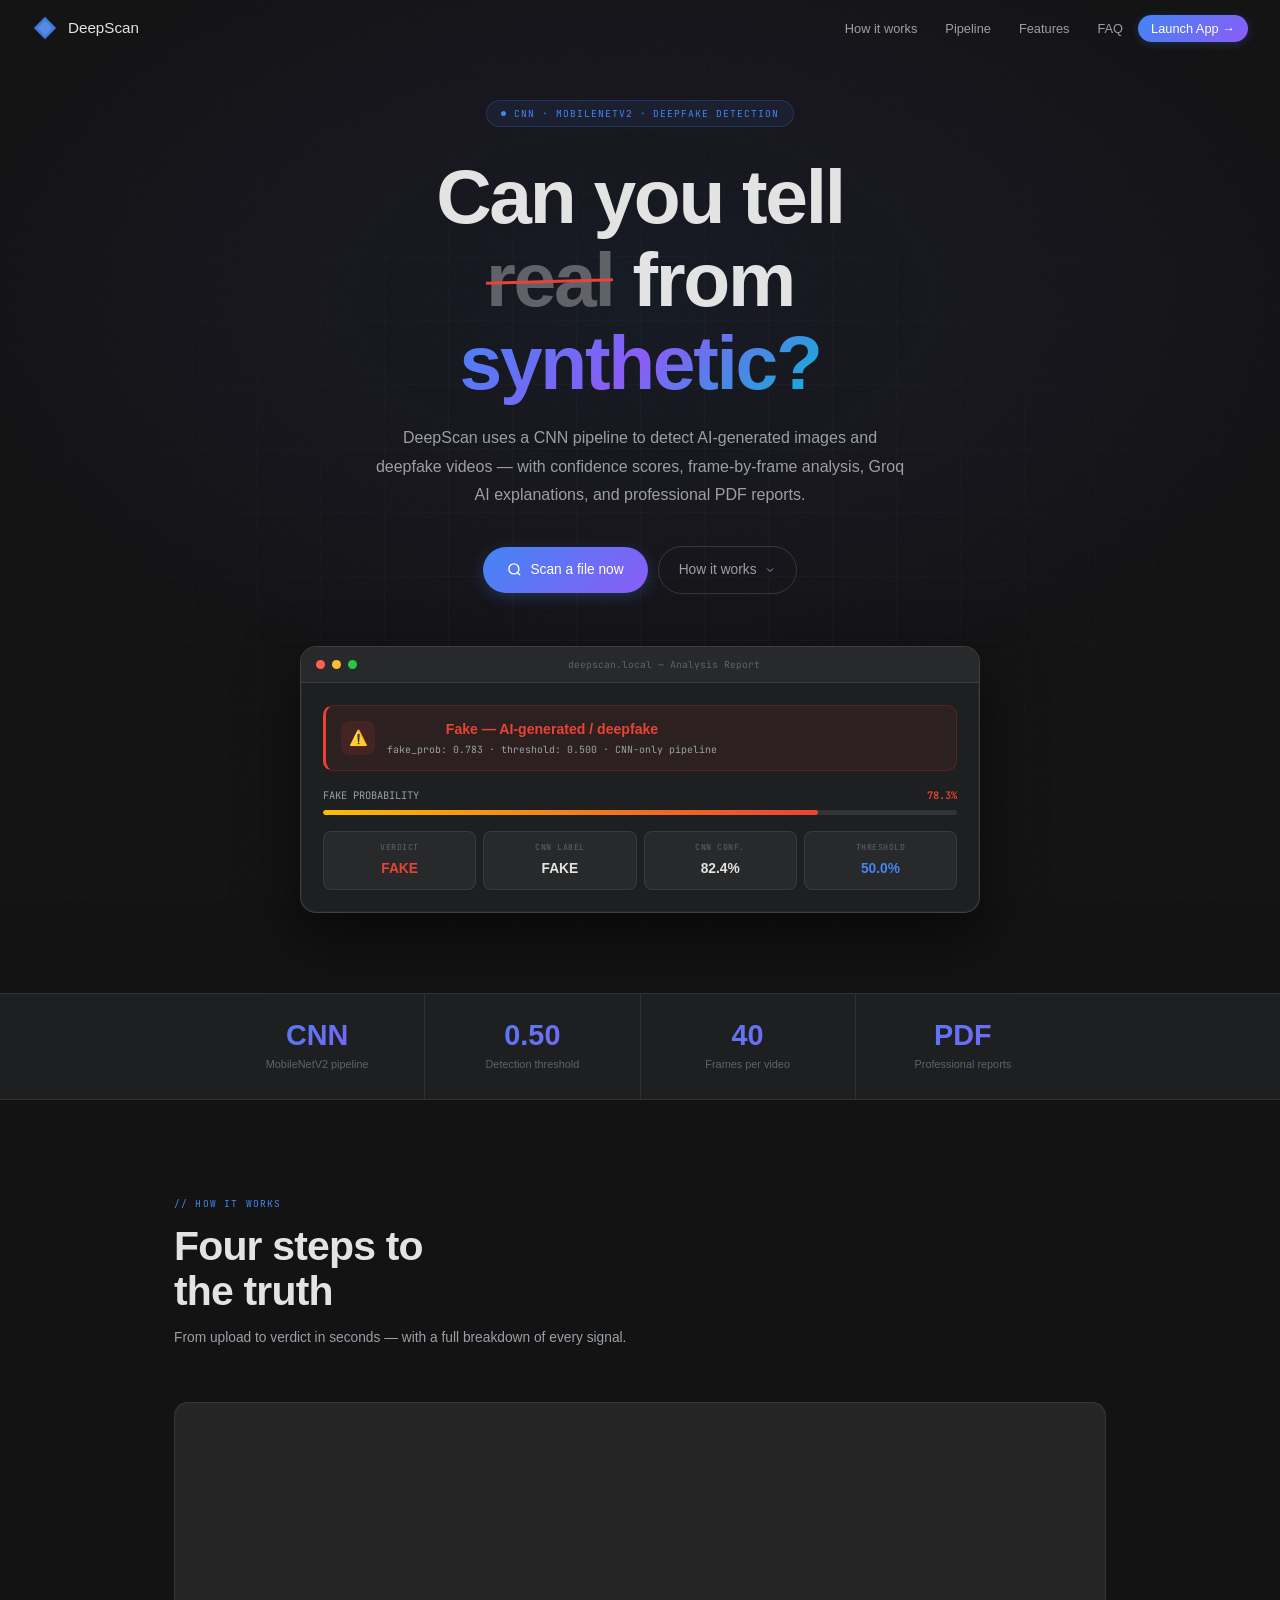
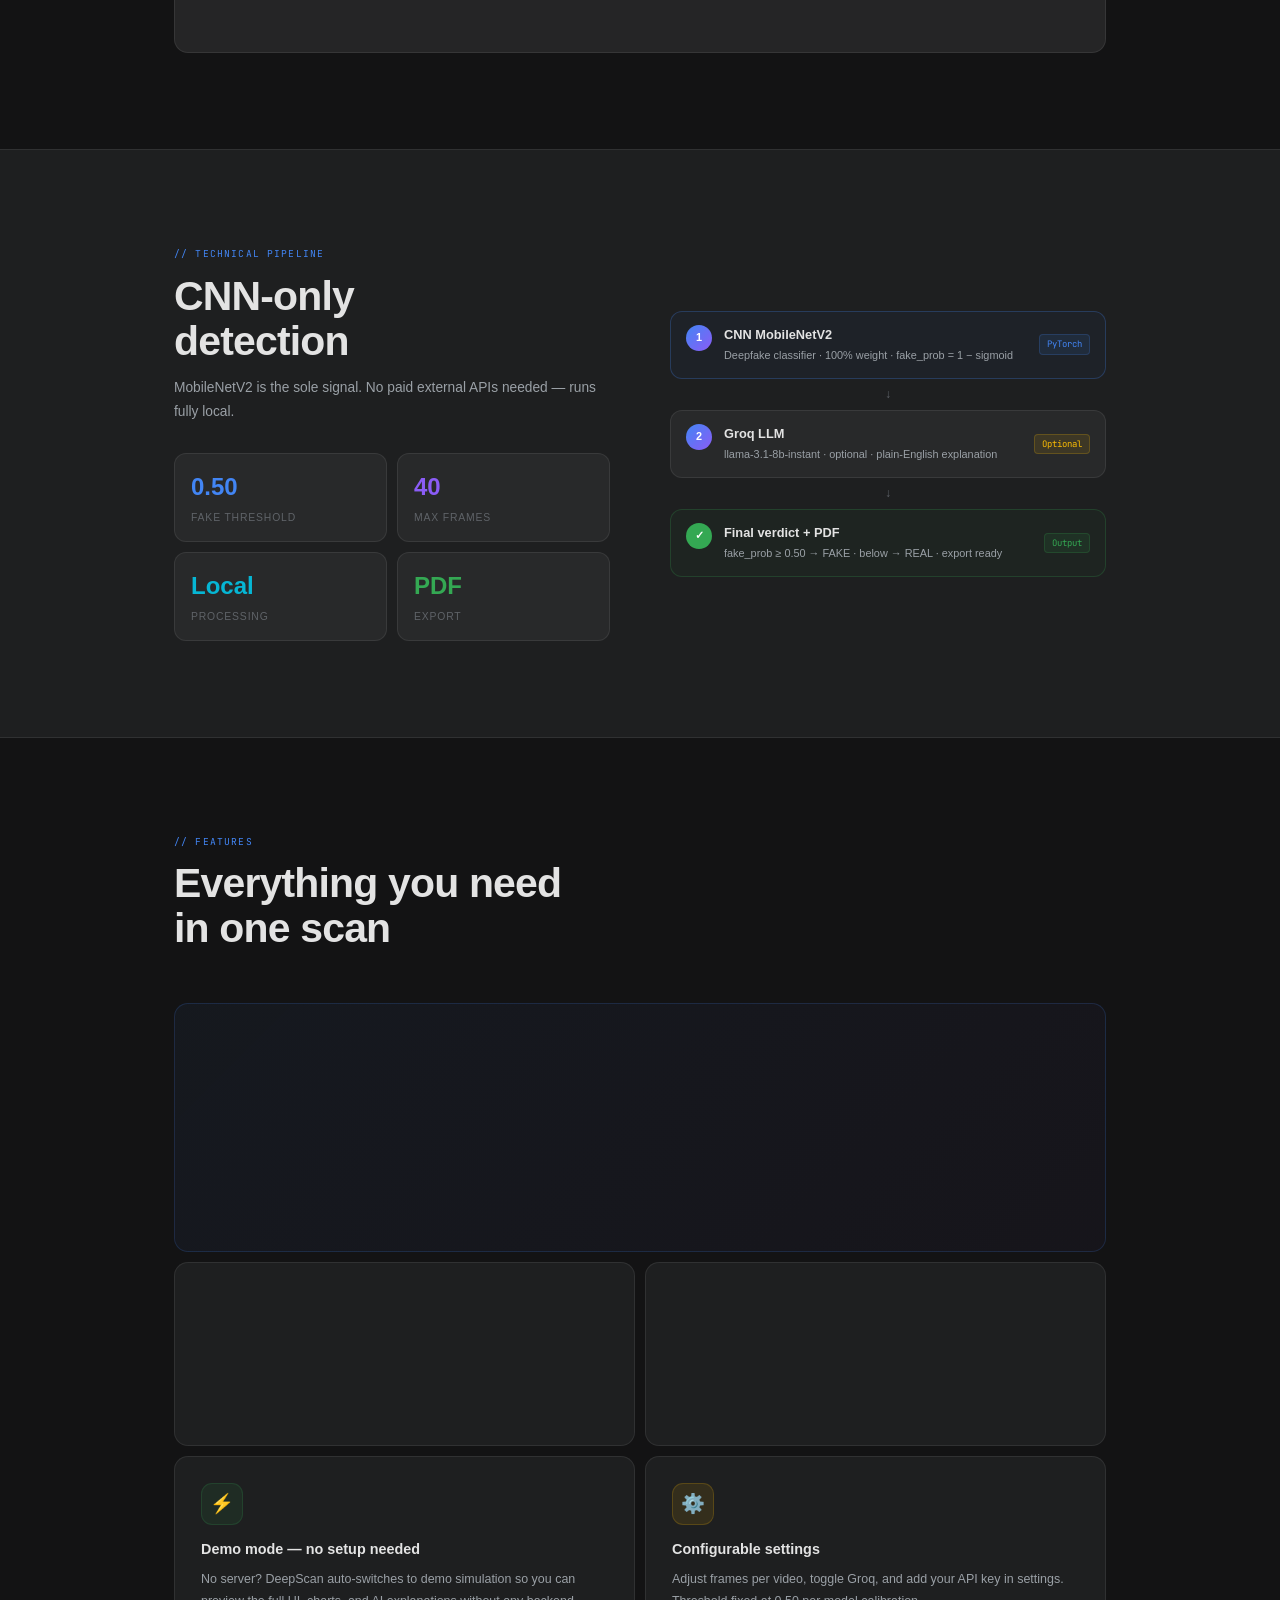
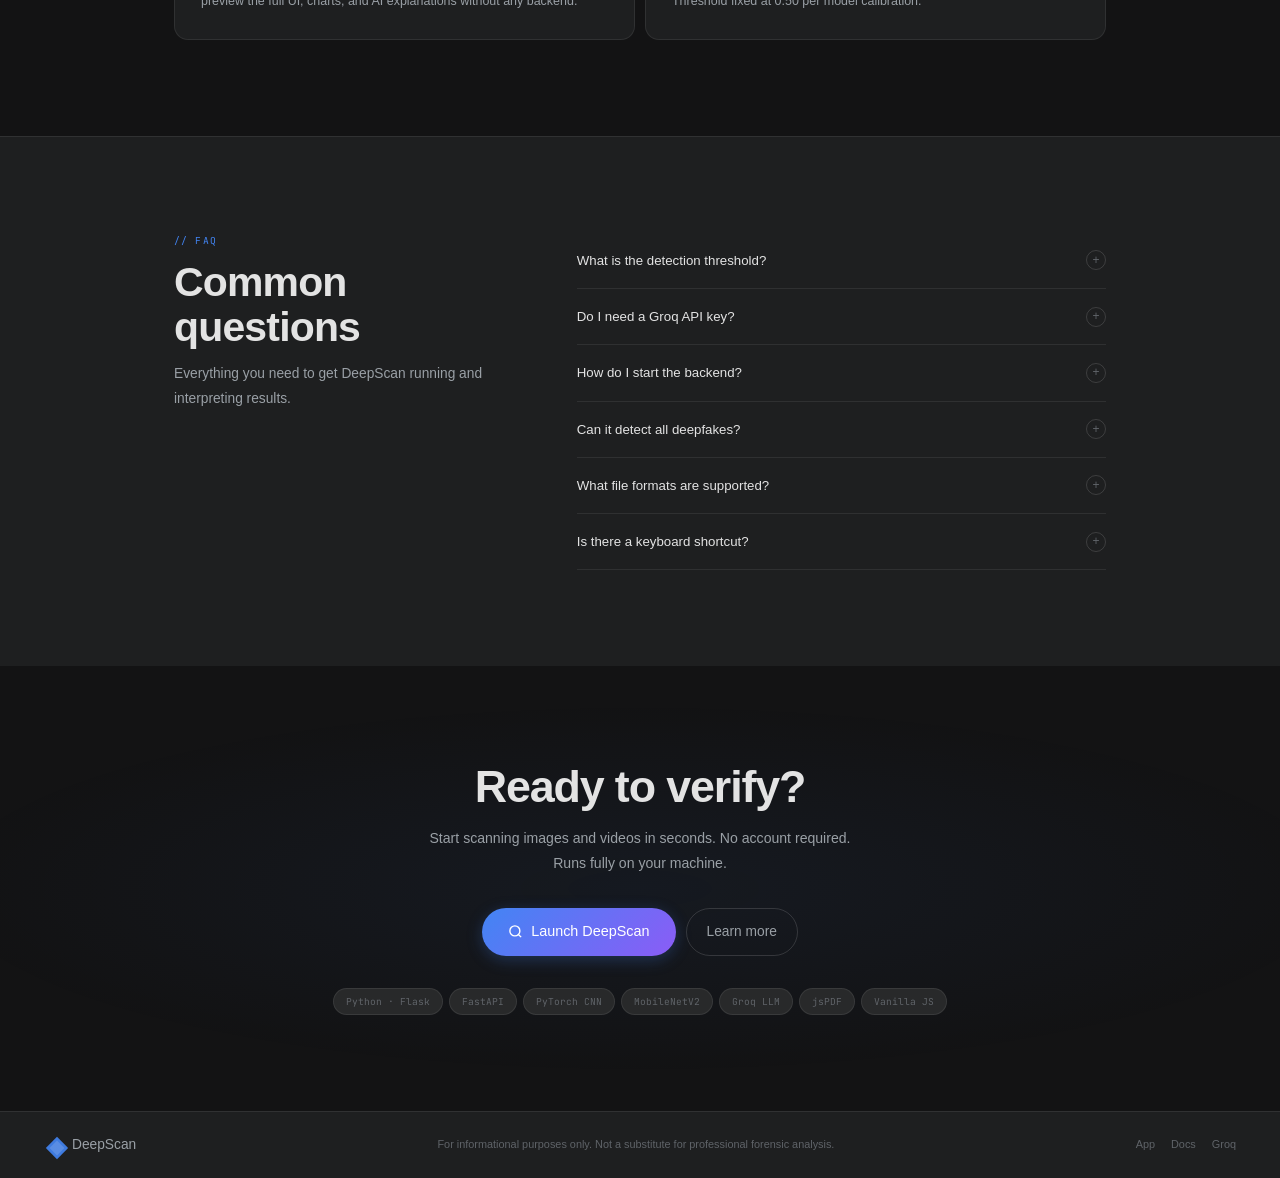
==== Frontend/index.html @ ddbf7e58 "Update index.html" ====
<!DOCTYPE html>
<html lang="en">
<head>
  <meta charset="UTF-8" />
  <meta name="viewport" content="width=device-width, initial-scale=1.0" />
  <title>DeepScan — AI Deepfake Detector</title>
  <link rel="preconnect" href="https://fonts.googleapis.com">
  <link href="https://fonts.googleapis.com/css2?family=Google+Sans:wght@400;500;700&family=Google+Sans+Text:wght@400;500&family=JetBrains+Mono:wght@400;500&display=swap" rel="stylesheet">
  <style>
    *, *::before, *::after { box-sizing: border-box; margin: 0; padding: 0; }
    :root {
      --bg:          #131314;
      --bg2:         #1e1f20;
      --bg3:         #28292a;
      --bg4:         #323334;
      --border:      rgba(255,255,255,0.08);
      --border2:     rgba(255,255,255,0.14);
      --accent-blue: #4285f4;
      --accent-pur:  #8b5cf6;
      --accent-cyan: #06b6d4;
      --real:        #34a853;
      --fake:        #ea4335;
      --warn:        #fbbc04;
      --text:        #e3e3e3;
      --text-2:      #9aa0a6;
      --text-3:      #5f6368;
      --font-ui:     'Google Sans', 'Segoe UI', sans-serif;
      --font-text:   'Google Sans Text', 'Google Sans', sans-serif;
      --font-mono:   'JetBrains Mono', monospace;
    }
    html { scroll-behavior: smooth; }
    body {
      background: var(--bg); color: var(--text);
      font-family: var(--font-text); font-size: 14px; line-height: 1.6;
      overflow-x: hidden;
    }
    body::before {
      content: ''; position: fixed; inset: 0; z-index: 0; pointer-events: none;
      background-image: url("data:image/svg+xml,%3Csvg viewBox='0 0 256 256' xmlns='http://www.w3.org/2000/svg'%3E%3Cfilter id='noise'%3E%3CfeTurbulence type='fractalNoise' baseFrequency='0.9' numOctaves='4' stitchTiles='stitch'/%3E%3C/filter%3E%3Crect width='100%25' height='100%25' filter='url(%23noise)' opacity='0.04'/%3E%3C/svg%3E");
      opacity: 0.5;
    }

    /* ══ NAV ══ */
    .topnav {
      position: fixed; top: 0; left: 0; right: 0; z-index: 200;
      display: flex; align-items: center; justify-content: space-between;
      padding: 0 32px; height: 56px;
      transition: all 0.3s ease;
    }
    .topnav.stuck {
      background: rgba(19,19,20,0.95); backdrop-filter: blur(20px);
      border-bottom: 1px solid var(--border);
    }
    .nav-logo { display: flex; align-items: center; gap: 10px; text-decoration: none; }
    .nav-gem { width: 26px; height: 26px; }
    .nav-gem svg { width: 26px; height: 26px; }
    .nav-brand { font-family: var(--font-ui); font-size: 0.95rem; font-weight: 500; color: var(--text); }
    .nav-links { display: flex; align-items: center; gap: 2px; list-style: none; }
    .nav-links a {
      color: var(--text-2); text-decoration: none;
      font-family: var(--font-ui); font-size: 0.8rem;
      padding: 6px 13px; border-radius: 50px; transition: all 0.2s;
    }
    .nav-links a:hover { background: var(--bg3); color: var(--text); }
    .nav-cta {
      background: linear-gradient(135deg, var(--accent-blue), var(--accent-pur)) !important;
      color: #fff !important; font-weight: 500 !important;
      box-shadow: 0 2px 10px rgba(66,133,244,0.22);
    }
    .nav-cta:hover { opacity: 0.88 !important; transform: translateY(-1px); box-shadow: 0 4px 18px rgba(66,133,244,0.35) !important; }
    .hamburger { display: none; flex-direction: column; gap: 5px; background: none; border: none; cursor: pointer; padding: 4px; }
    .hamburger span { display: block; width: 20px; height: 1.5px; background: var(--text-2); border-radius: 2px; transition: all 0.3s; }

    /* ══ HERO ══ */
    .hero {
      position: relative; z-index: 1; min-height: 100vh;
      display: flex; flex-direction: column; align-items: center; justify-content: center;
      padding: 100px 24px 80px; text-align: center; overflow: hidden;
    }
    .hero-bg {
      position: absolute; inset: 0; z-index: 0; pointer-events: none;
      background: radial-gradient(ellipse 80% 60% at 50% 30%,
        rgba(66,133,244,0.07) 0%, rgba(139,92,246,0.04) 40%, transparent 70%);
    }
    .hero-grid-lines {
      position: absolute; inset: 0; z-index: 0; pointer-events: none;
      background-image:
        linear-gradient(rgba(255,255,255,0.022) 1px, transparent 1px),
        linear-gradient(90deg, rgba(255,255,255,0.022) 1px, transparent 1px);
      background-size: 64px 64px;
      mask-image: radial-gradient(ellipse 70% 70% at 50% 50%, black 20%, transparent 80%);
    }
    .hero-eyebrow {
      display: inline-flex; align-items: center; gap: 8px;
      background: rgba(66,133,244,0.08); border: 1px solid rgba(66,133,244,0.22);
      border-radius: 50px; padding: 5px 14px;
      font-family: var(--font-mono); font-size: 0.6rem;
      color: var(--accent-blue); letter-spacing: 0.1em; text-transform: uppercase;
      margin-bottom: 28px; position: relative; z-index: 1;
      animation: fadeUp 0.5s 0.05s ease both;
    }
    .eyebrow-dot { width: 5px; height: 5px; border-radius: 50%; background: var(--accent-blue); animation: blink 1.4s infinite; }
    @keyframes blink { 0%,100%{opacity:1}50%{opacity:0.2} }
    .hero-h1 {
      font-family: var(--font-ui); font-size: clamp(2.4rem, 6vw, 5rem);
      font-weight: 700; line-height: 1.08; letter-spacing: -0.03em;
      color: var(--text); margin-bottom: 20px;
      position: relative; z-index: 1;
      animation: fadeUp 0.5s 0.12s ease both;
    }
    .h1-grad { background: linear-gradient(135deg, var(--accent-blue) 0%, var(--accent-pur) 50%, var(--accent-cyan) 100%); -webkit-background-clip: text; -webkit-text-fill-color: transparent; background-clip: text; }
    .h1-strike { position: relative; color: var(--text-3); display: inline-block; }
    .h1-strike::after { content: ''; position: absolute; left: 0; right: 0; top: 50%; height: 2.5px; background: var(--fake); transform: rotate(-1.5deg); }
    .hero-sub {
      font-size: clamp(0.88rem, 1.8vw, 1rem); color: var(--text-2);
      max-width: 540px; margin: 0 auto 36px; line-height: 1.78;
      position: relative; z-index: 1;
      animation: fadeUp 0.5s 0.2s ease both;
    }
    .hero-btns {
      display: flex; align-items: center; gap: 10px; flex-wrap: wrap;
      justify-content: center; position: relative; z-index: 1;
      animation: fadeUp 0.5s 0.28s ease both;
    }
    .btn-p {
      display: inline-flex; align-items: center; gap: 8px;
      background: linear-gradient(135deg, var(--accent-blue), var(--accent-pur));
      color: #fff; text-decoration: none;
      font-family: var(--font-ui); font-size: 0.86rem; font-weight: 500;
      padding: 12px 24px; border-radius: 50px;
      box-shadow: 0 4px 16px rgba(66,133,244,0.25); transition: all 0.2s;
    }
    .btn-p:hover { opacity: 0.9; transform: translateY(-2px); box-shadow: 0 8px 28px rgba(66,133,244,0.35); }
    .btn-g {
      display: inline-flex; align-items: center; gap: 7px;
      background: transparent; color: var(--text-2); text-decoration: none;
      font-family: var(--font-ui); font-size: 0.86rem;
      padding: 12px 20px; border-radius: 50px;
      border: 1px solid var(--border2); transition: all 0.2s;
    }
    .btn-g:hover { background: var(--bg3); color: var(--text); }

    /* ── Demo card ── */
    .hero-demo {
      margin-top: 52px; width: 100%; max-width: 680px;
      position: relative; z-index: 1;
      animation: fadeUp 0.6s 0.36s ease both;
    }
    .demo-card {
      background: var(--bg2); border: 1px solid var(--border2);
      border-radius: 16px; overflow: hidden;
      box-shadow: 0 0 0 1px rgba(255,255,255,0.03) inset, 0 24px 60px rgba(0,0,0,0.55);
    }
    .demo-bar {
      background: var(--bg3); padding: 10px 15px;
      display: flex; align-items: center; gap: 7px;
      border-bottom: 1px solid var(--border);
    }
    .db-dot { width: 9px; height: 9px; border-radius: 50%; }
    .db-r { background: #ff5f57; } .db-y { background: #febc2e; } .db-g { background: #28c840; }
    .db-url { flex: 1; text-align: center; font-family: var(--font-mono); font-size: 0.6rem; color: var(--text-3); }
    .demo-body { padding: 22px; }
    .demo-verdict-row {
      display: flex; align-items: center; gap: 12px;
      background: rgba(234,67,53,0.07); border: 1px solid rgba(234,67,53,0.2);
      border-left: 3px solid var(--fake); border-radius: 10px;
      padding: 12px 15px; margin-bottom: 16px;
    }
    .dv-icon { width: 34px; height: 34px; border-radius: 8px; background: rgba(234,67,53,0.12); display: flex; align-items: center; justify-content: center; font-size: 0.95rem; flex-shrink: 0; }
    .dv-title { font-family: var(--font-ui); font-size: 0.88rem; font-weight: 600; color: var(--fake); }
    .dv-sub { font-family: var(--font-mono); font-size: 0.62rem; color: var(--text-2); margin-top: 2px; }
    .demo-bar-wrap { margin-bottom: 16px; }
    .demo-bar-head { display: flex; justify-content: space-between; font-family: var(--font-mono); font-size: 0.65rem; color: var(--text-2); margin-bottom: 6px; }
    .dbh-val { color: var(--fake); font-weight: 600; }
    .demo-track { height: 5px; background: var(--bg4); border-radius: 3px; overflow: hidden; }
    .demo-fill { height: 100%; width: 0; border-radius: 3px; background: linear-gradient(90deg, var(--warn), var(--fake)); animation: fillBar 1.8s 0.9s cubic-bezier(0.16,1,0.3,1) forwards; }
    @keyframes fillBar { to { width: 78% } }
    .demo-chips { display: grid; grid-template-columns: repeat(4, 1fr); gap: 7px; }
    .dc { background: var(--bg3); border: 1px solid var(--border); border-radius: 8px; padding: 9px 10px; }
    .dc-l { font-family: var(--font-mono); font-size: 0.52rem; color: var(--text-3); text-transform: uppercase; letter-spacing: 0.06em; margin-bottom: 4px; }
    .dc-v { font-family: var(--font-ui); font-size: 0.86rem; font-weight: 600; }
    .cv-f { color: var(--fake); } .cv-n { color: var(--text); } .cv-b { color: var(--accent-blue); }

    /* ══ STAT STRIP ══ */
    .stat-strip { position: relative; z-index: 1; background: var(--bg2); border-top: 1px solid var(--border); border-bottom: 1px solid var(--border); }
    .stat-row { display: flex; justify-content: center; max-width: 860px; margin: 0 auto; flex-wrap: wrap; }
    .stat-cell { flex: 1; min-width: 130px; text-align: center; padding: 26px 18px; border-right: 1px solid var(--border); }
    .stat-cell:last-child { border-right: none; }
    .sn { font-family: var(--font-ui); font-size: 1.8rem; font-weight: 700; background: linear-gradient(135deg, var(--accent-blue), var(--accent-pur)); -webkit-background-clip: text; -webkit-text-fill-color: transparent; background-clip: text; line-height: 1.1; }
    .sl { font-size: 0.68rem; color: var(--text-3); margin-top: 4px; }

    /* ══ SHARED SECTION ══ */
    .sec { position: relative; z-index: 1; }
    .sec-inner { max-width: 1020px; margin: 0 auto; padding: 96px 44px; }
    .sec-eyebrow { font-family: var(--font-mono); font-size: 0.6rem; color: var(--accent-blue); text-transform: uppercase; letter-spacing: 0.12em; margin-bottom: 12px; }
    .sec-h2 { font-family: var(--font-ui); font-size: clamp(1.7rem, 3.2vw, 2.6rem); font-weight: 700; line-height: 1.1; letter-spacing: -0.02em; color: var(--text); margin-bottom: 12px; }
    .sec-desc { font-size: 0.86rem; color: var(--text-2); max-width: 460px; line-height: 1.78; }

    /* ══ HOW IT WORKS ══ */
    .steps-grid {
      display: grid; grid-template-columns: repeat(4, 1fr);
      gap: 1px; margin-top: 52px;
      background: var(--border); border: 1px solid var(--border);
      border-radius: 14px; overflow: hidden;
    }
    .step {
      background: var(--bg2); padding: 26px 22px;
      transition: background 0.2s;
    }
    .step:hover { background: var(--bg3); }
    .step-n { font-family: var(--font-mono); font-size: 0.6rem; color: var(--text-3); letter-spacing: 0.1em; margin-bottom: 16px; }
    .step-icon { width: 38px; height: 38px; border-radius: 10px; display: flex; align-items: center; justify-content: center; font-size: 1.1rem; margin-bottom: 13px; }
    .si-b { background: rgba(66,133,244,0.1); border: 1px solid rgba(66,133,244,0.18); }
    .si-p { background: rgba(139,92,246,0.1); border: 1px solid rgba(139,92,246,0.18); }
    .si-c { background: rgba(6,182,212,0.1);  border: 1px solid rgba(6,182,212,0.18); }
    .si-g { background: rgba(52,168,83,0.1);  border: 1px solid rgba(52,168,83,0.18); }
    .si-w { background: rgba(251,188,4,0.1);  border: 1px solid rgba(251,188,4,0.18); }
    .step-title { font-family: var(--font-ui); font-size: 0.85rem; font-weight: 600; color: var(--text); margin-bottom: 8px; }
    .step-desc { font-size: 0.76rem; color: var(--text-2); line-height: 1.75; }
    code { font-family: var(--font-mono); font-size: 0.75em; background: var(--bg4); padding: 1px 5px; border-radius: 4px; color: var(--accent-cyan); }

    /* ══ PIPELINE ══ */
    .pipe-sec { background: var(--bg2); border-top: 1px solid var(--border); border-bottom: 1px solid var(--border); }
    .pipe-grid { display: grid; grid-template-columns: 1fr 1fr; gap: 60px; align-items: center; }
    .pipe-steps { display: flex; flex-direction: column; gap: 4px; }
    .ps {
      display: flex; align-items: flex-start; gap: 12px;
      background: var(--bg3); border: 1px solid var(--border);
      border-radius: 12px; padding: 13px 15px; transition: border-color 0.2s;
    }
    .ps:hover { border-color: var(--border2); }
    .ps.ps-active { background: rgba(66,133,244,0.04); border-color: rgba(66,133,244,0.26); }
    .ps.ps-ok { background: rgba(52,168,83,0.04); border-color: rgba(52,168,83,0.22); }
    .ps-num { width: 26px; height: 26px; border-radius: 50%; flex-shrink: 0; display: flex; align-items: center; justify-content: center; font-family: var(--font-ui); font-size: 0.68rem; font-weight: 600; color: #fff; background: linear-gradient(135deg, var(--accent-blue), var(--accent-pur)); }
    .ps.ps-ok .ps-num { background: var(--real); }
    .ps-info { flex: 1; min-width: 0; }
    .ps-name { font-family: var(--font-ui); font-size: 0.8rem; font-weight: 600; color: var(--text); }
    .ps-desc { font-size: 0.68rem; color: var(--text-2); margin-top: 2px; }
    .ps-badge { font-family: var(--font-mono); font-size: 0.56rem; padding: 2px 7px; border-radius: 4px; flex-shrink: 0; align-self: center; }
    .pb-b { background: rgba(66,133,244,0.1); color: var(--accent-blue); border: 1px solid rgba(66,133,244,0.2); }
    .pb-g { background: rgba(52,168,83,0.1); color: var(--real); border: 1px solid rgba(52,168,83,0.2); }
    .pb-w { background: rgba(251,188,4,0.1); color: var(--warn); border: 1px solid rgba(251,188,4,0.2); }
    .ps-arrow { text-align: center; color: var(--text-3); font-size: 0.75rem; padding: 2px 0; }
    .pipe-metrics { display: grid; grid-template-columns: 1fr 1fr; gap: 10px; margin-top: 28px; }
    .pm { background: var(--bg3); border: 1px solid var(--border); border-radius: 12px; padding: 14px 16px; }
    .pm-val { font-family: var(--font-ui); font-size: 1.5rem; font-weight: 700; margin-bottom: 4px; }
    .pmv-b { color: var(--accent-blue); } .pmv-p { color: var(--accent-pur); } .pmv-c { color: var(--accent-cyan); } .pmv-g { color: var(--real); }
    .pm-lbl { font-size: 0.65rem; color: var(--text-3); text-transform: uppercase; letter-spacing: 0.08em; }

    /* ══ FEATURES ══ */
    .feat-grid { display: grid; grid-template-columns: repeat(2, 1fr); gap: 10px; margin-top: 52px; }
    .fc {
      background: var(--bg2); border: 1px solid var(--border);
      border-radius: 14px; padding: 26px; transition: all 0.22s; position: relative; overflow: hidden;
    }
    .fc::before { content: ''; position: absolute; top: 0; left: 0; right: 0; height: 1px; background: linear-gradient(90deg, transparent, var(--accent-blue), transparent); opacity: 0; transition: opacity 0.25s; }
    .fc:hover { background: var(--bg3); border-color: var(--border2); }
    .fc:hover::before { opacity: 1; }
    .fc.fc-big { grid-column: span 2; display: grid; grid-template-columns: 1fr 1fr; gap: 30px; align-items: center; background: linear-gradient(135deg, rgba(66,133,244,0.05), rgba(139,92,246,0.03)); border-color: rgba(66,133,244,0.18); }
    .fc-icon { width: 42px; height: 42px; border-radius: 11px; display: flex; align-items: center; justify-content: center; font-size: 1.2rem; margin-bottom: 13px; }
    .fc-title { font-family: var(--font-ui); font-size: 0.9rem; font-weight: 600; color: var(--text); margin-bottom: 8px; }
    .fc-desc { font-size: 0.78rem; color: var(--text-2); line-height: 1.75; }
    .mini-fw { background: var(--bg3); border: 1px solid var(--border); border-radius: 10px; padding: 14px; }
    .mini-fl { font-family: var(--font-mono); font-size: 0.55rem; color: var(--text-3); text-transform: uppercase; letter-spacing: 0.07em; margin-bottom: 10px; }
    .mini-fg { display: grid; grid-template-columns: repeat(4, 1fr); gap: 5px; }
    .mf { aspect-ratio: 16/9; border-radius: 5px; display: flex; align-items: center; justify-content: center; font-family: var(--font-mono); font-size: 0.46rem; font-weight: 700; border: 1px solid transparent; }
    .mf-f { background: rgba(234,67,53,0.08); border-color: rgba(234,67,53,0.3); color: var(--fake); }
    .mf-r { background: rgba(52,168,83,0.06); border-color: rgba(52,168,83,0.22); color: var(--real); }
    .mini-pb { height: 3px; background: var(--bg4); border-radius: 2px; margin-top: 9px; overflow: hidden; }
    .mini-pf { height: 100%; width: 58%; background: linear-gradient(90deg, var(--warn), var(--fake)); border-radius: 2px; }
    .mini-tl { display: flex; justify-content: space-between; font-family: var(--font-mono); font-size: 0.52rem; color: var(--text-3); margin-top: 4px; }

    /* ══ FAQ ══ */
    .faq-sec { background: var(--bg2); border-top: 1px solid var(--border); }
    .faq-layout { display: grid; grid-template-columns: 1fr 1.6fr; gap: 72px; align-items: start; }
    .faq-list { display: flex; flex-direction: column; }
    .faq-item { border-bottom: 1px solid var(--border); }
    .faq-q {
      display: flex; justify-content: space-between; align-items: center;
      padding: 17px 0; cursor: pointer; gap: 13px;
      font-family: var(--font-ui); font-size: 0.83rem; font-weight: 500; color: var(--text);
      user-select: none; transition: color 0.2s;
    }
    .faq-q:hover { color: var(--accent-blue); }
    .faq-ico { width: 20px; height: 20px; border-radius: 50%; border: 1px solid var(--border2); display: flex; align-items: center; justify-content: center; flex-shrink: 0; transition: all 0.25s; color: var(--text-3); font-size: 0.75rem; }
    .faq-a { display: none; padding: 0 0 17px; font-size: 0.78rem; color: var(--text-2); line-height: 1.8; }
    .faq-item.open .faq-q { color: var(--accent-blue); }
    .faq-item.open .faq-ico { background: rgba(66,133,244,0.1); border-color: rgba(66,133,244,0.3); color: var(--accent-blue); transform: rotate(45deg); }
    .faq-item.open .faq-a { display: block; }

    /* ══ CTA ══ */
    .cta-sec { position: relative; z-index: 1; padding: 96px 24px; text-align: center; overflow: hidden; }
    .cta-glow { position: absolute; inset: 0; background: radial-gradient(ellipse 80% 60% at 50% 50%, rgba(66,133,244,0.06) 0%, transparent 70%); }
    .cta-sec h2 { font-family: var(--font-ui); font-size: clamp(1.7rem, 3.5vw, 3rem); font-weight: 700; line-height: 1.1; letter-spacing: -0.025em; color: var(--text); margin-bottom: 14px; position: relative; z-index: 1; }
    .cta-sec p { font-size: 0.88rem; color: var(--text-2); max-width: 440px; margin: 0 auto 32px; line-height: 1.78; position: relative; z-index: 1; }
    .cta-btns { display: flex; gap: 10px; justify-content: center; flex-wrap: wrap; position: relative; z-index: 1; }
    .tech-tags { display: flex; flex-wrap: wrap; gap: 6px; justify-content: center; margin-top: 32px; position: relative; z-index: 1; }
    .tt { background: var(--bg3); border: 1px solid var(--border); padding: 5px 12px; border-radius: 50px; font-family: var(--font-mono); font-size: 0.6rem; color: var(--text-3); }

    /* ══ FOOTER ══ */
    footer {
      border-top: 1px solid var(--border); padding: 22px 44px;
      display: flex; align-items: center; justify-content: space-between;
      flex-wrap: wrap; gap: 13px; position: relative; z-index: 1; background: var(--bg2);
    }
    .fl { display: flex; align-items: center; gap: 8px; text-decoration: none; }
    .fl-t { font-family: var(--font-ui); font-size: 0.86rem; font-weight: 500; color: var(--text-2); }
    .fc-copy { font-size: 0.68rem; color: var(--text-3); }
    .fl-links { display: flex; gap: 16px; }
    .fl-links a { font-size: 0.68rem; color: var(--text-3); text-decoration: none; transition: color 0.2s; }
    .fl-links a:hover { color: var(--text-2); }

    /* ══ ANIM ══ */
    @keyframes fadeUp { from { opacity: 0; transform: translateY(18px); } to { opacity: 1; transform: translateY(0); } }
    .fi { opacity: 0; transform: translateY(22px); transition: opacity 0.6s ease, transform 0.6s ease; }
    .fi.vis { opacity: 1; transform: translateY(0); }
    .d1 { transition-delay: 0.08s; } .d2 { transition-delay: 0.16s; } .d3 { transition-delay: 0.24s; }

    /* ══ RESPONSIVE ══ */
    @media (max-width: 900px) {
      .steps-grid { grid-template-columns: repeat(2, 1fr); }
      .pipe-grid { grid-template-columns: 1fr; gap: 40px; }
      .faq-layout { grid-template-columns: 1fr; gap: 40px; }
      .fc.fc-big { grid-column: 1; display: flex; flex-direction: column; }
      .sec-inner { padding: 72px 28px; }
    }
    @media (max-width: 768px) {
      .nav-links { display: none; }
      .hamburger { display: flex; }
      .feat-grid { grid-template-columns: 1fr; }
      .demo-chips { grid-template-columns: repeat(2, 1fr); }
      .stat-cell { border-right: none; border-bottom: 1px solid var(--border); min-width: 50%; }
      .stat-cell:last-child { border-bottom: none; }
      footer { padding: 18px 20px; flex-direction: column; text-align: center; }
      .fl-links { justify-content: center; }
    }
    @media (max-width: 480px) {
      .steps-grid { grid-template-columns: 1fr; }
      .hero-h1 { font-size: 2.1rem; }
      .hero-btns { flex-direction: column; width: 100%; }
      .btn-p, .btn-g { width: 100%; justify-content: center; }
      .pipe-metrics { grid-template-columns: 1fr 1fr; }
      .demo-chips { grid-template-columns: repeat(2, 1fr); }
    }
    .nav-links.open {
      display: flex; flex-direction: column; list-style: none;
      position: fixed; inset: 0; top: 56px;
      background: rgba(19,19,20,0.98); backdrop-filter: blur(20px);
      align-items: center; justify-content: center; gap: 6px; z-index: 190;
    }
    .nav-links.open a { font-size: 1.1rem; padding: 13px 26px; color: var(--text); }
  </style>
</head>
<body>

<!-- NAV -->
<nav class="topnav" id="topnav">
  <a href="#" class="nav-logo">
    <div class="nav-gem">
      <svg viewBox="0 0 28 28" fill="none">
        <path d="M14 2L26 14L14 26L2 14Z" fill="url(#navg)" opacity="0.9"/>
        <path d="M14 6L22 14L14 22L6 14Z" fill="white" opacity="0.14"/>
        <defs>
          <linearGradient id="navg" x1="2" y1="2" x2="26" y2="26">
            <stop offset="0%" stop-color="#4285f4"/>
            <stop offset="50%" stop-color="#8b5cf6"/>
            <stop offset="100%" stop-color="#06b6d4"/>
          </linearGradient>
        </defs>
      </svg>
    </div>
    <span class="nav-brand">DeepScan</span>
  </a>
  <ul class="nav-links" id="nav-links">
    <li><a href="#how">How it works</a></li>
    <li><a href="#pipeline">Pipeline</a></li>
    <li><a href="#features">Features</a></li>
    <li><a href="#faq">FAQ</a></li>
    <li><a href="/Frontend/app.html" class="nav-cta">Launch App →</a></li>
  </ul>
  <button class="hamburger" id="hamburger" onclick="toggleNav()">
    <span></span><span></span><span></span>
  </button>
</nav>

<!-- HERO -->
<section class="hero">
  <div class="hero-bg"></div>
  <div class="hero-grid-lines"></div>

  <div class="hero-eyebrow">
    <div class="eyebrow-dot"></div>
    CNN · MobileNetV2 · Deepfake Detection
  </div>

  <h1 class="hero-h1">
    Can you tell<br>
    <span class="h1-strike">real</span> from<br>
    <span class="h1-grad">synthetic?</span>
  </h1>

  <p class="hero-sub">
    DeepScan uses a CNN pipeline to detect AI-generated images and deepfake videos — with confidence scores, frame-by-frame analysis, Groq AI explanations, and professional PDF reports.
  </p>

  <div class="hero-btns">
    <a href="/Frontend/app.html" class="btn-p">
      <svg width="15" height="15" viewBox="0 0 24 24" fill="none" stroke="currentColor" stroke-width="2.2"><circle cx="11" cy="11" r="8"/><line x1="21" y1="21" x2="16.65" y2="16.65"/></svg>
      Scan a file now
    </a>
    <a href="#how" class="btn-g">
      How it works
      <svg width="12" height="12" viewBox="0 0 24 24" fill="none" stroke="currentColor" stroke-width="2"><polyline points="6 9 12 15 18 9"/></svg>
    </a>
  </div>

  <div class="hero-demo">
    <div class="demo-card">
      <div class="demo-bar">
        <div class="db-dot db-r"></div>
        <div class="db-dot db-y"></div>
        <div class="db-dot db-g"></div>
        <div class="db-url">deepscan.local — Analysis Report</div>
      </div>
      <div class="demo-body">
        <div class="demo-verdict-row">
          <div class="dv-icon">⚠️</div>
          <div>
            <div class="dv-title">Fake — AI-generated / deepfake</div>
            <div class="dv-sub">fake_prob: 0.783 · threshold: 0.500 · CNN-only pipeline</div>
          </div>
        </div>
        <div class="demo-bar-wrap">
          <div class="demo-bar-head">
            <span>FAKE PROBABILITY</span>
            <span class="dbh-val">78.3%</span>
          </div>
          <div class="demo-track"><div class="demo-fill"></div></div>
        </div>
        <div class="demo-chips">
          <div class="dc"><div class="dc-l">Verdict</div><div class="dc-v cv-f">FAKE</div></div>
          <div class="dc"><div class="dc-l">CNN Label</div><div class="dc-v cv-n">FAKE</div></div>
          <div class="dc"><div class="dc-l">CNN Conf.</div><div class="dc-v cv-n">82.4%</div></div>
          <div class="dc"><div class="dc-l">Threshold</div><div class="dc-v cv-b">50.0%</div></div>
        </div>
      </div>
    </div>
  </div>
</section>

<!-- STAT STRIP -->
<div class="stat-strip fi">
  <div class="stat-row">
    <div class="stat-cell"><div class="sn">CNN</div><div class="sl">MobileNetV2 pipeline</div></div>
    <div class="stat-cell"><div class="sn">0.50</div><div class="sl">Detection threshold</div></div>
    <div class="stat-cell"><div class="sn">40</div><div class="sl">Frames per video</div></div>
    <div class="stat-cell"><div class="sn">PDF</div><div class="sl">Professional reports</div></div>
  </div>
</div>

<!-- HOW IT WORKS -->
<section class="sec" id="how">
  <div class="sec-inner">
    <div class="fi">
      <div class="sec-eyebrow">// how it works</div>
      <h2 class="sec-h2">Four steps to<br>the truth</h2>
      <p class="sec-desc">From upload to verdict in seconds — with a full breakdown of every signal.</p>
    </div>
    <div class="steps-grid fi d1">
      <div class="step">
        <div class="step-n">// 01</div>
        <div class="step-icon si-b">📎</div>
        <div class="step-title">Upload your file</div>
        <div class="step-desc">Drop in any JPG, PNG, WebP image or MP4, MOV, AVI video. Up to 200 MB. Drag & drop supported.</div>
      </div>
      <div class="step">
        <div class="step-n">// 02</div>
        <div class="step-icon si-p">🧠</div>
        <div class="step-title">CNN inference</div>
        <div class="step-desc">MobileNetV2 scores each frame. <code>fake_prob = 1 − sigmoid</code> — threshold is 0.50.</div>
      </div>
      <div class="step">
        <div class="step-n">// 03</div>
        <div class="step-icon si-c">⚡</div>
        <div class="step-title">Threshold verdict</div>
        <div class="step-desc">Any score ≥ 0.50 → FAKE. Video uses mean fake_prob across all sampled frames.</div>
      </div>
      <div class="step">
        <div class="step-n">// 04</div>
        <div class="step-icon si-g">✅</div>
        <div class="step-title">AI explanation + PDF</div>
        <div class="step-desc">Groq LLM explains CNN signals in plain English. Export a professional multi-page PDF report.</div>
      </div>
    </div>
  </div>
</section>

<!-- PIPELINE -->
<section class="sec pipe-sec" id="pipeline">
  <div class="sec-inner">
    <div class="pipe-grid">
      <div class="fi">
        <div class="sec-eyebrow">// technical pipeline</div>
        <h2 class="sec-h2">CNN-only<br>detection</h2>
        <p class="sec-desc">MobileNetV2 is the sole signal. No paid external APIs needed — runs fully local.</p>
        <div class="pipe-metrics">
          <div class="pm"><div class="pm-val pmv-b">0.50</div><div class="pm-lbl">Fake threshold</div></div>
          <div class="pm"><div class="pm-val pmv-p">40</div><div class="pm-lbl">Max frames</div></div>
          <div class="pm"><div class="pm-val pmv-c">Local</div><div class="pm-lbl">Processing</div></div>
          <div class="pm"><div class="pm-val pmv-g">PDF</div><div class="pm-lbl">Export</div></div>
        </div>
      </div>
      <div class="pipe-steps fi d1">
        <div class="ps ps-active">
          <div class="ps-num">1</div>
          <div class="ps-info">
            <div class="ps-name">CNN MobileNetV2</div>
            <div class="ps-desc">Deepfake classifier · 100% weight · fake_prob = 1 − sigmoid</div>
          </div>
          <div class="ps-badge pb-b">PyTorch</div>
        </div>
        <div class="ps-arrow">↓</div>
        <div class="ps">
          <div class="ps-num">2</div>
          <div class="ps-info">
            <div class="ps-name">Groq LLM</div>
            <div class="ps-desc">llama-3.1-8b-instant · optional · plain-English explanation</div>
          </div>
          <div class="ps-badge pb-w">Optional</div>
        </div>
        <div class="ps-arrow">↓</div>
        <div class="ps ps-ok">
          <div class="ps-num">✓</div>
          <div class="ps-info">
            <div class="ps-name">Final verdict + PDF</div>
            <div class="ps-desc">fake_prob ≥ 0.50 → FAKE · below → REAL · export ready</div>
          </div>
          <div class="ps-badge pb-g">Output</div>
        </div>
      </div>
    </div>
  </div>
</section>

<!-- FEATURES -->
<section class="sec" id="features">
  <div class="sec-inner">
    <div class="fi">
      <div class="sec-eyebrow">// features</div>
      <h2 class="sec-h2">Everything you need<br>in one scan</h2>
    </div>
    <div class="feat-grid">
      <div class="fc fc-big fi d1">
        <div>
          <div class="fc-icon si-p">🎬</div>
          <div class="fc-title">Video frame-by-frame analysis</div>
          <div class="fc-desc">Every frame gets an independent CNN score. A timeline chart shows fake probability across time. Top suspicious frames are highlighted with per-frame AI explanations via Groq.</div>
        </div>
        <div class="mini-fw">
          <div class="mini-fl">20 frames sampled</div>
          <div class="mini-fg">
            <div class="mf mf-r">REAL</div><div class="mf mf-f">FAKE</div>
            <div class="mf mf-f">FAKE</div><div class="mf mf-r">REAL</div>
            <div class="mf mf-f">FAKE</div><div class="mf mf-r">REAL</div>
            <div class="mf mf-r">REAL</div><div class="mf mf-f">FAKE</div>
          </div>
          <div class="mini-pb"><div class="mini-pf"></div></div>
          <div class="mini-tl"><span>0s</span><span>Fake probability timeline</span><span>28s</span></div>
        </div>
      </div>
      <div class="fc fi d1">
        <div class="fc-icon si-b">📄</div>
        <div class="fc-title">Professional PDF reports</div>
        <div class="fc-desc">Multi-page report with verdict, probability charts, frame thumbnails, signal table, and AI explanation. Built for documentation and evidence records.</div>
      </div>
      <div class="fc fi d2">
        <div class="fc-icon si-c">🔐</div>
        <div class="fc-title">Privacy-first, local processing</div>
        <div class="fc-desc">Flask + FastAPI runs entirely on your machine. Files are never stored permanently. No cloud uploads required — your data stays yours.</div>
      </div>
      <div class="fc fi d1">
        <div class="fc-icon si-g">⚡</div>
        <div class="fc-title">Demo mode — no setup needed</div>
        <div class="fc-desc">No server? DeepScan auto-switches to demo simulation so you can preview the full UI, charts, and AI explanations without any backend.</div>
      </div>
      <div class="fc fi d2">
        <div class="fc-icon si-w">⚙️</div>
        <div class="fc-title">Configurable settings</div>
        <div class="fc-desc">Adjust frames per video, toggle Groq, and add your API key in settings. Threshold fixed at 0.50 per model calibration.</div>
      </div>
    </div>
  </div>
</section>

<!-- FAQ -->
<section class="sec faq-sec" id="faq">
  <div class="sec-inner">
    <div class="faq-layout">
      <div class="fi">
        <div class="sec-eyebrow">// faq</div>
        <h2 class="sec-h2">Common<br>questions</h2>
        <p class="sec-desc" style="margin-top:10px">Everything you need to get DeepScan running and interpreting results.</p>
      </div>
      <div class="faq-list fi d1">
        <div class="faq-item">
          <div class="faq-q" onclick="toggleFaq(this)">What is the detection threshold?<div class="faq-ico">+</div></div>
          <div class="faq-a">Fixed at <strong>0.50</strong>. Any fake_prob ≥ 0.50 → FAKE. The settings slider is display-only; the model's sigmoid is calibrated for exactly this threshold.</div>
        </div>
        <div class="faq-item">
          <div class="faq-q" onclick="toggleFaq(this)">Do I need a Groq API key?<div class="faq-ico">+</div></div>
          <div class="faq-a">No — it's optional. Without Groq, detection works fully; the AI explanation is skipped. Add your key in the ⚙️ panel or via <code>GROQ_API_KEY=…</code> in <code>.env</code>.</div>
        </div>
        <div class="faq-item">
          <div class="faq-q" onclick="toggleFaq(this)">How do I start the backend?<div class="faq-ico">+</div></div>
          <div class="faq-a">Run <code>python flask_app.py</code> (port 5000) and <code>uvicorn video_api:app --host 0.0.0.0 --port 8000</code>. The app auto-detects both and falls back to demo mode if offline.</div>
        </div>
        <div class="faq-item">
          <div class="faq-q" onclick="toggleFaq(this)">Can it detect all deepfakes?<div class="faq-ico">+</div></div>
          <div class="faq-a">No detector is perfect. DeepScan performs best on face-swap deepfakes and GAN portraits. Low-res, compressed, or novel synthesis may evade detection. Treat results as one signal, not ground truth.</div>
        </div>
        <div class="faq-item">
          <div class="faq-q" onclick="toggleFaq(this)">What file formats are supported?<div class="faq-ico">+</div></div>
          <div class="faq-a">Images: JPG, JPEG, PNG, WebP. Videos: MP4, AVI, MOV, MKV, WebM, FLV. Max 200 MB (configurable via <code>MAX_UPLOAD_MB</code> in <code>.env</code>).</div>
        </div>
        <div class="faq-item">
          <div class="faq-q" onclick="toggleFaq(this)">Is there a keyboard shortcut?<div class="faq-ico">+</div></div>
          <div class="faq-a">Yes — press <code>Enter</code> in the app (when not typing in a settings field) to trigger analysis instantly. Works on desktop once a file is attached.</div>
        </div>
      </div>
    </div>
  </div>
</section>

<!-- CTA -->
<section class="cta-sec fi">
  <div class="cta-glow"></div>
  <h2>Ready to verify?</h2>
  <p>Start scanning images and videos in seconds. No account required. Runs fully on your machine.</p>
  <div class="cta-btns">
    <a href="/Frontend/app.html" class="btn-p" style="font-size:0.9rem;padding:12px 26px">
      <svg width="15" height="15" viewBox="0 0 24 24" fill="none" stroke="currentColor" stroke-width="2.2"><circle cx="11" cy="11" r="8"/><line x1="21" y1="21" x2="16.65" y2="16.65"/></svg>
      Launch DeepScan
    </a>
    <a href="#how" class="btn-g">Learn more</a>
  </div>
  <div class="tech-tags">
    <span class="tt">Python · Flask</span>
    <span class="tt">FastAPI</span>
    <span class="tt">PyTorch CNN</span>
    <span class="tt">MobileNetV2</span>
    <span class="tt">Groq LLM</span>
    <span class="tt">jsPDF</span>
    <span class="tt">Vanilla JS</span>
  </div>
</section>

<!-- FOOTER -->
<footer>
  <a href="#" class="fl">
    <div class="nav-gem" style="width:20px;height:20px;"><svg viewBox="0 0 28 28" fill="none"><path d="M14 2L26 14L14 26L2 14Z" fill="url(#fgr)" opacity="0.9"/><path d="M14 6L22 14L14 22L6 14Z" fill="white" opacity="0.14"/><defs><linearGradient id="fgr" x1="2" y1="2" x2="26" y2="26"><stop offset="0%" stop-color="#4285f4"/><stop offset="100%" stop-color="#8b5cf6"/></linearGradient></defs></svg></div>
    <span class="fl-t">DeepScan</span>
  </a>
  <div class="fc-copy">For informational purposes only. Not a substitute for professional forensic analysis.</div>
  <div class="fl-links">
    <a href="/Frontend/app.html">App</a>
    <a href="#how">Docs</a>
    <a href="https://groq.com" target="_blank">Groq</a>
  </div>
</footer>

<script>
  window.addEventListener('scroll', () => {
    document.getElementById('topnav').classList.toggle('stuck', window.scrollY > 20);
  }, { passive: true });
  function toggleNav() { document.getElementById('nav-links').classList.toggle('open'); }
  document.querySelectorAll('.nav-links a').forEach(a => a.addEventListener('click', () => document.getElementById('nav-links').classList.remove('open')));
  function toggleFaq(el) {
    const item = el.closest('.faq-item'), wasOpen = item.classList.contains('open');
    document.querySelectorAll('.faq-item').forEach(i => i.classList.remove('open'));
    if (!wasOpen) item.classList.add('open');
  }
  const obs = new IntersectionObserver(entries => entries.forEach(e => { if (e.isIntersecting) e.target.classList.add('vis'); }), { threshold: 0.08 });
  document.querySelectorAll('.fi').forEach(el => obs.observe(el));
</script>
</body>
</html>
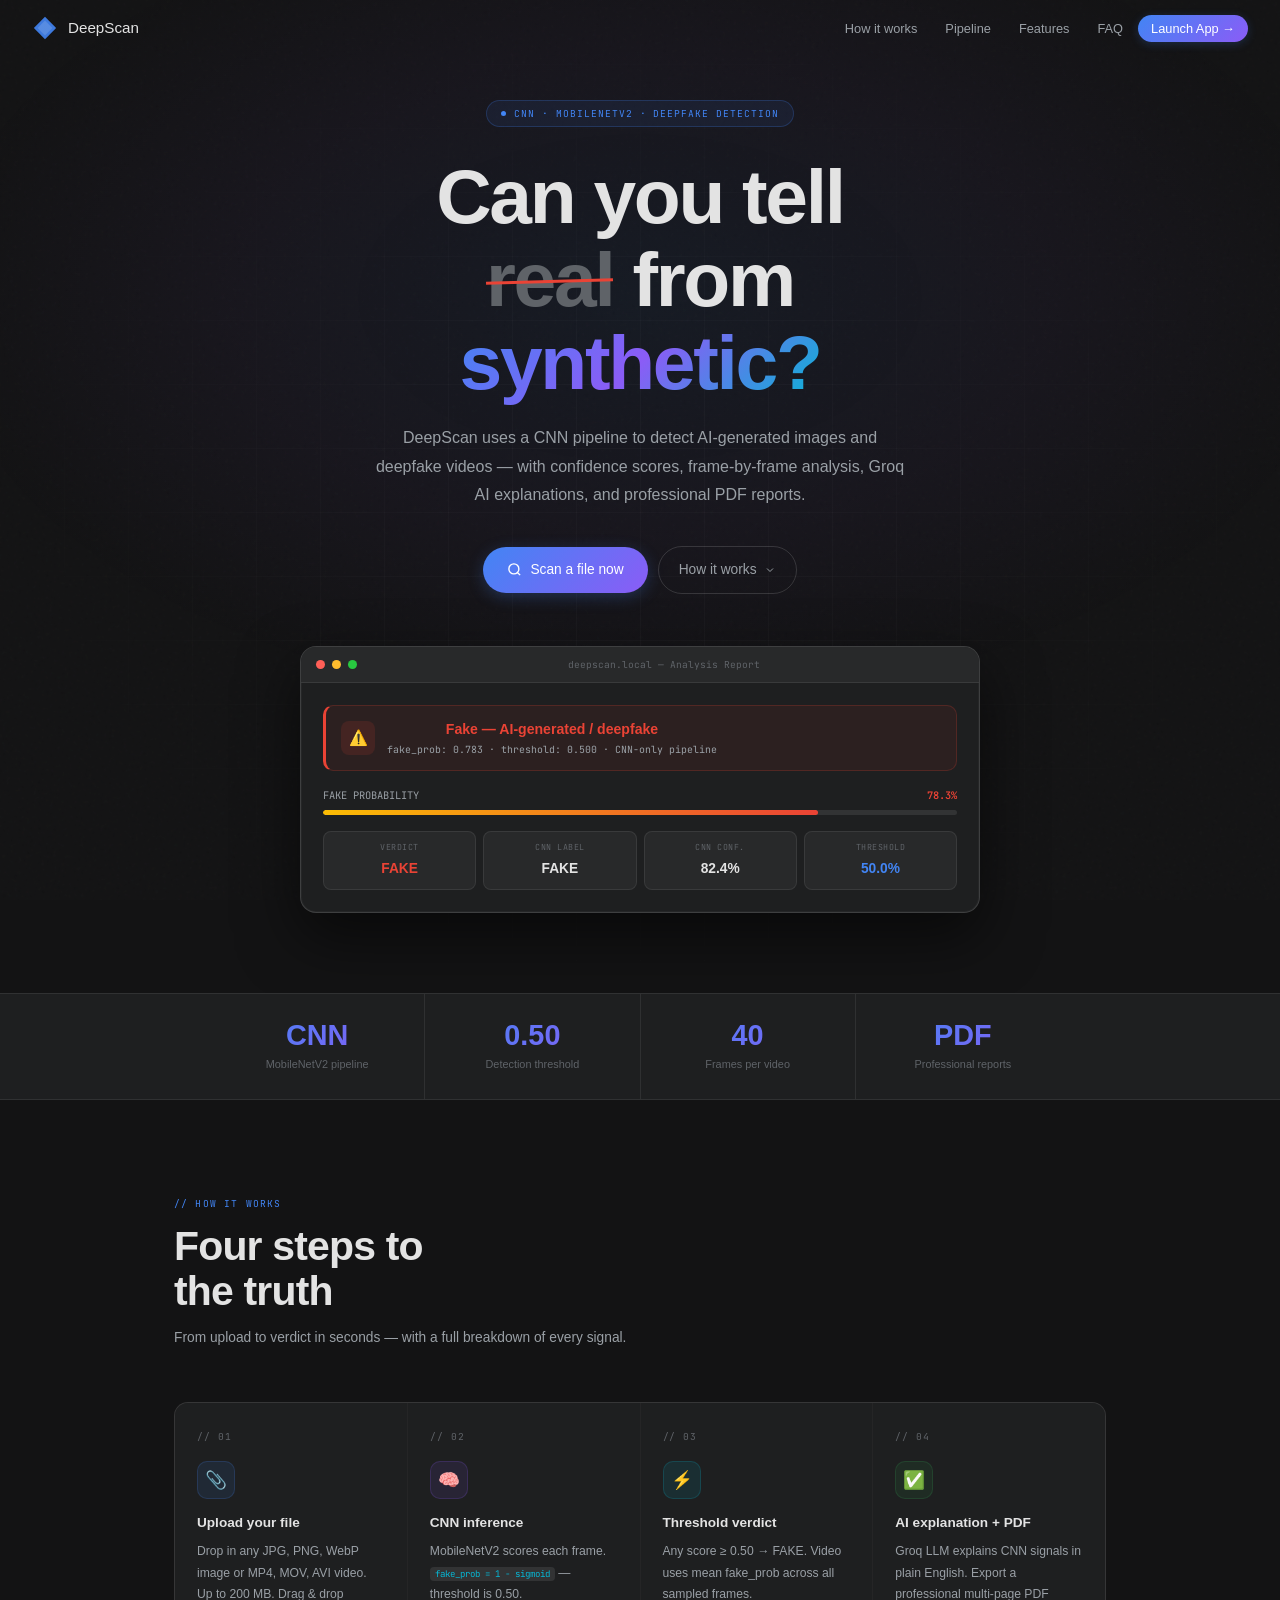
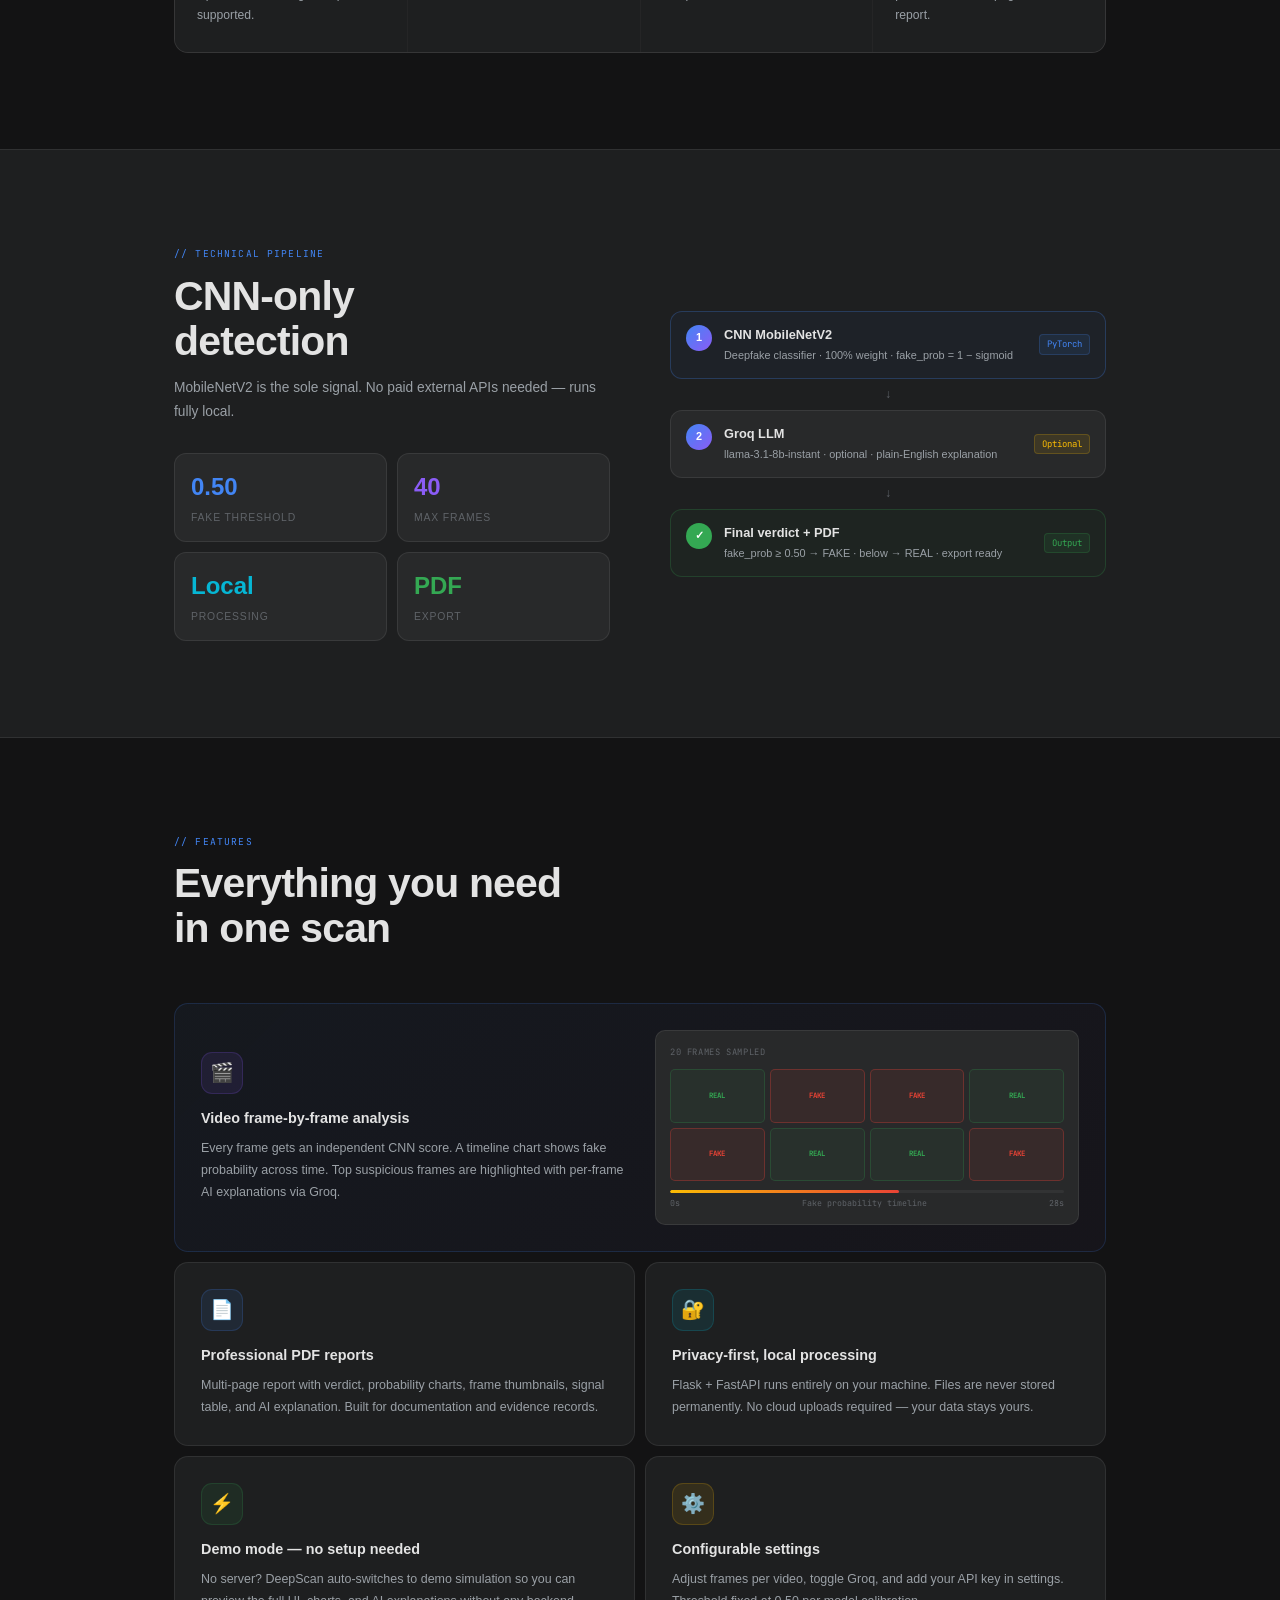
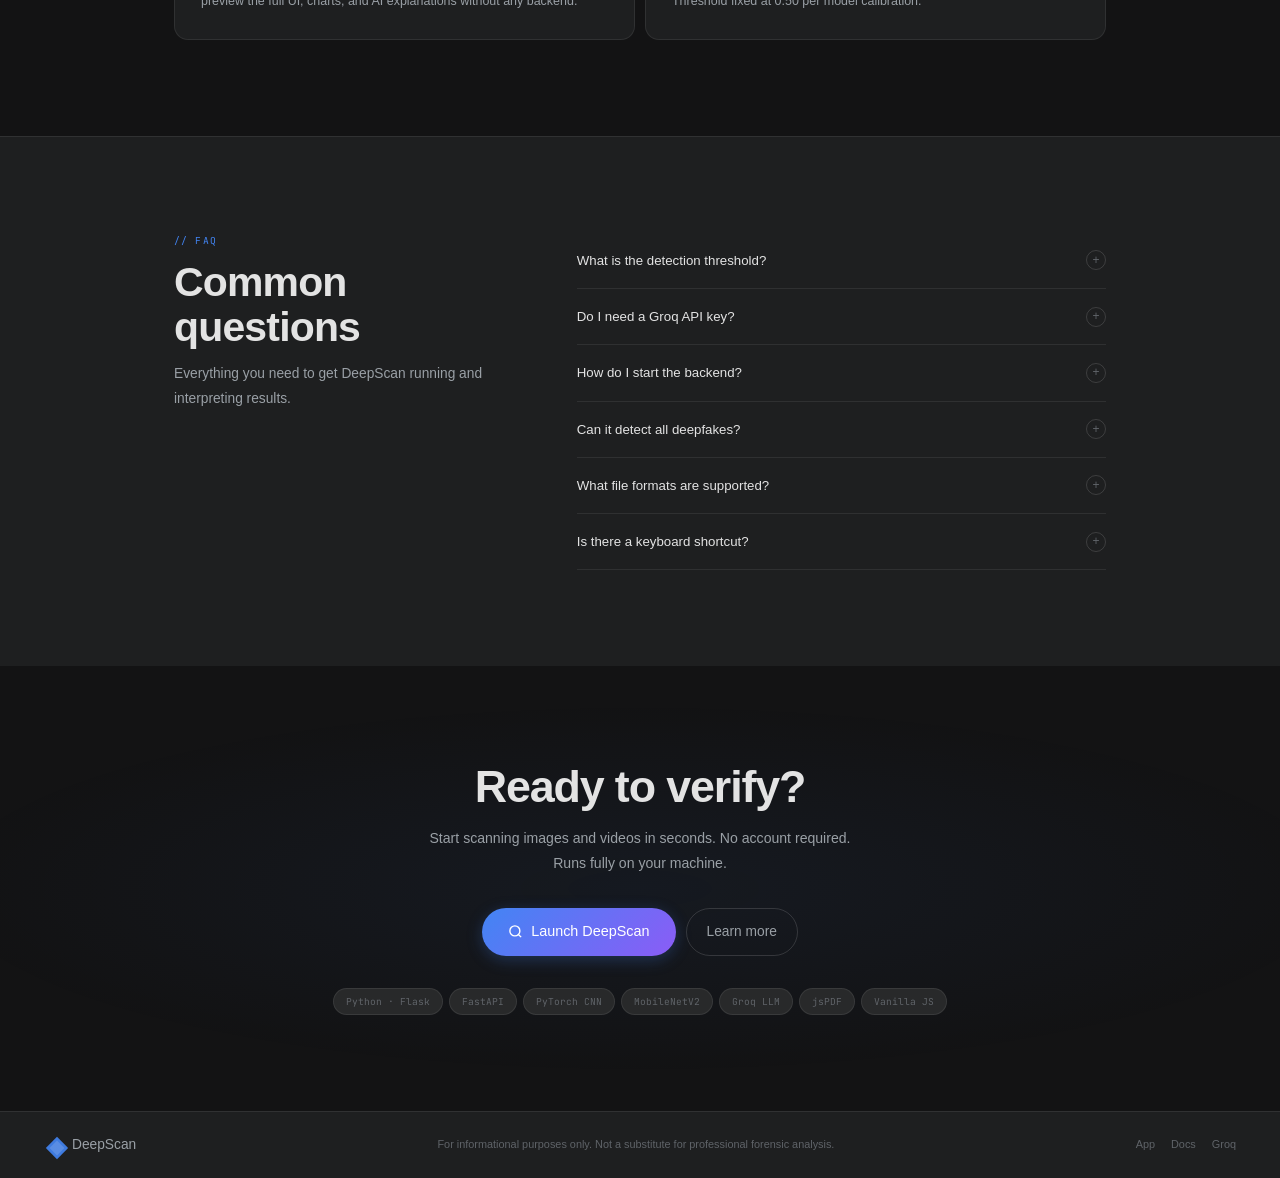
==== commit e084f06f: "Update index.html" ====
--- a/Frontend/index.html
+++ b/Frontend/index.html
@@ -376,7 +376,7 @@
     <li><a href="#pipeline">Pipeline</a></li>
     <li><a href="#features">Features</a></li>
     <li><a href="#faq">FAQ</a></li>
-    <li><a href="/Frontend/app.html" class="nav-cta">Launch App →</a></li>
+    <li><a href="./app.html" class="nav-cta">Launch App →</a></li>
   </ul>
   <button class="hamburger" id="hamburger" onclick="toggleNav()">
     <span></span><span></span><span></span>
@@ -404,7 +404,7 @@
   </p>
 
   <div class="hero-btns">
-    <a href="/Frontend/app.html" class="btn-p">
+    <a href="./app.html" class="btn-p">
       <svg width="15" height="15" viewBox="0 0 24 24" fill="none" stroke="currentColor" stroke-width="2.2"><circle cx="11" cy="11" r="8"/><line x1="21" y1="21" x2="16.65" y2="16.65"/></svg>
       Scan a file now
     </a>
@@ -637,7 +637,7 @@
   <h2>Ready to verify?</h2>
   <p>Start scanning images and videos in seconds. No account required. Runs fully on your machine.</p>
   <div class="cta-btns">
-    <a href="/Frontend/app.html" class="btn-p" style="font-size:0.9rem;padding:12px 26px">
+    <a href="./app.html" class="btn-p" style="font-size:0.9rem;padding:12px 26px">
       <svg width="15" height="15" viewBox="0 0 24 24" fill="none" stroke="currentColor" stroke-width="2.2"><circle cx="11" cy="11" r="8"/><line x1="21" y1="21" x2="16.65" y2="16.65"/></svg>
       Launch DeepScan
     </a>
@@ -662,7 +662,7 @@
   </a>
   <div class="fc-copy">For informational purposes only. Not a substitute for professional forensic analysis.</div>
   <div class="fl-links">
-    <a href="/Frontend/app.html">App</a>
+    <a href="./app.html">App</a>
     <a href="#how">Docs</a>
     <a href="https://groq.com" target="_blank">Groq</a>
   </div>
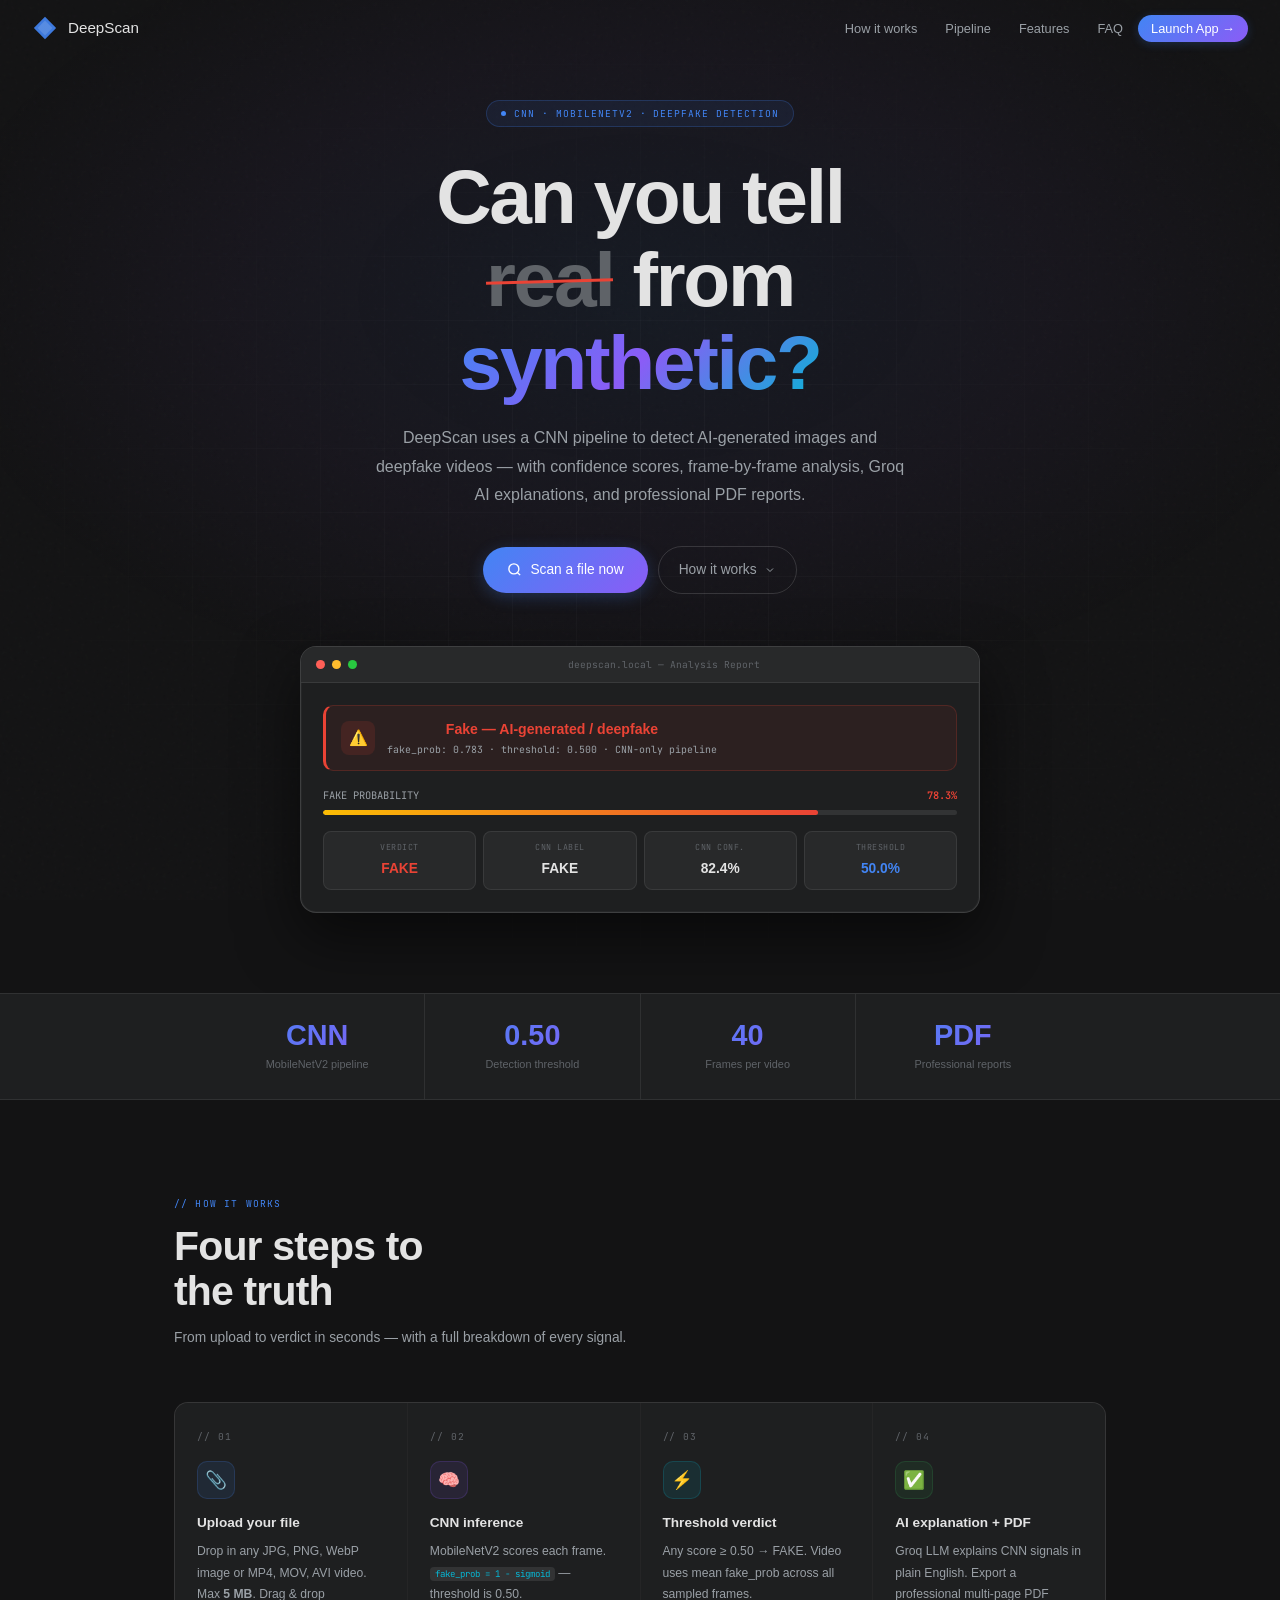
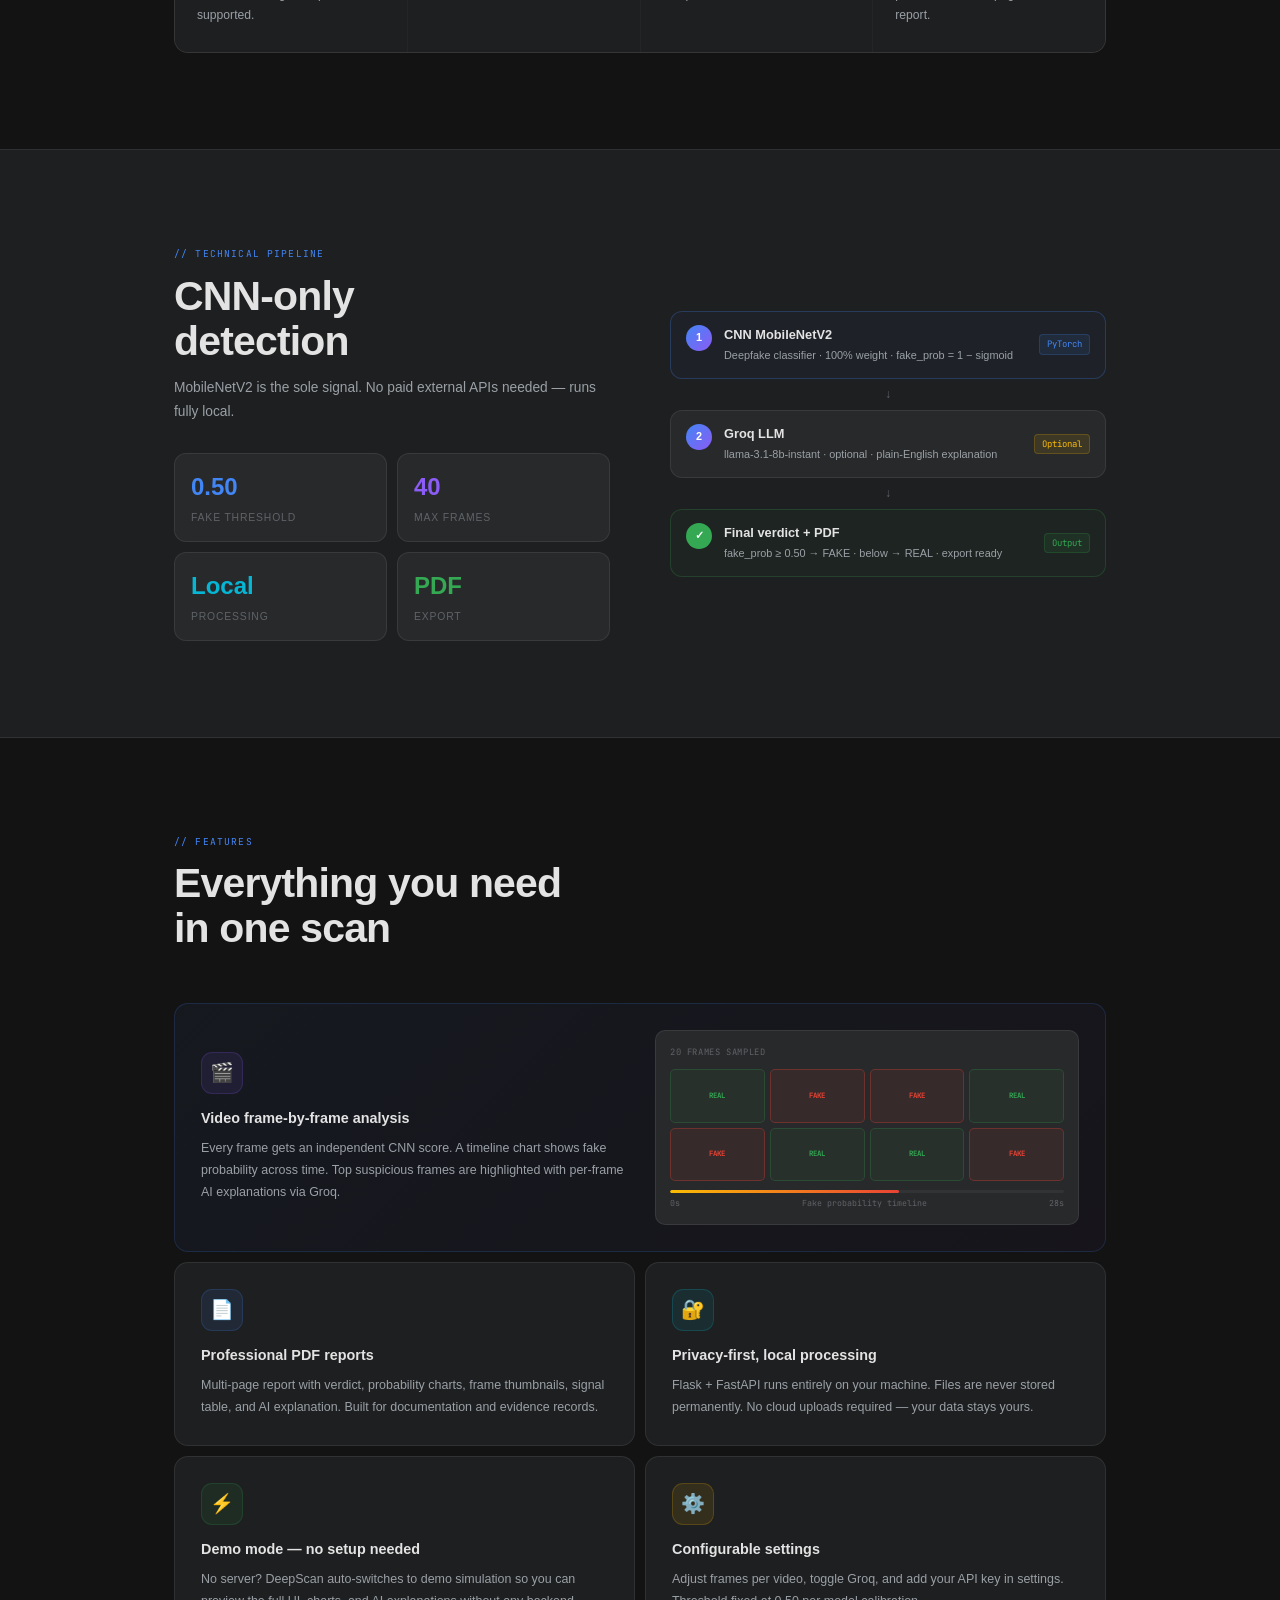
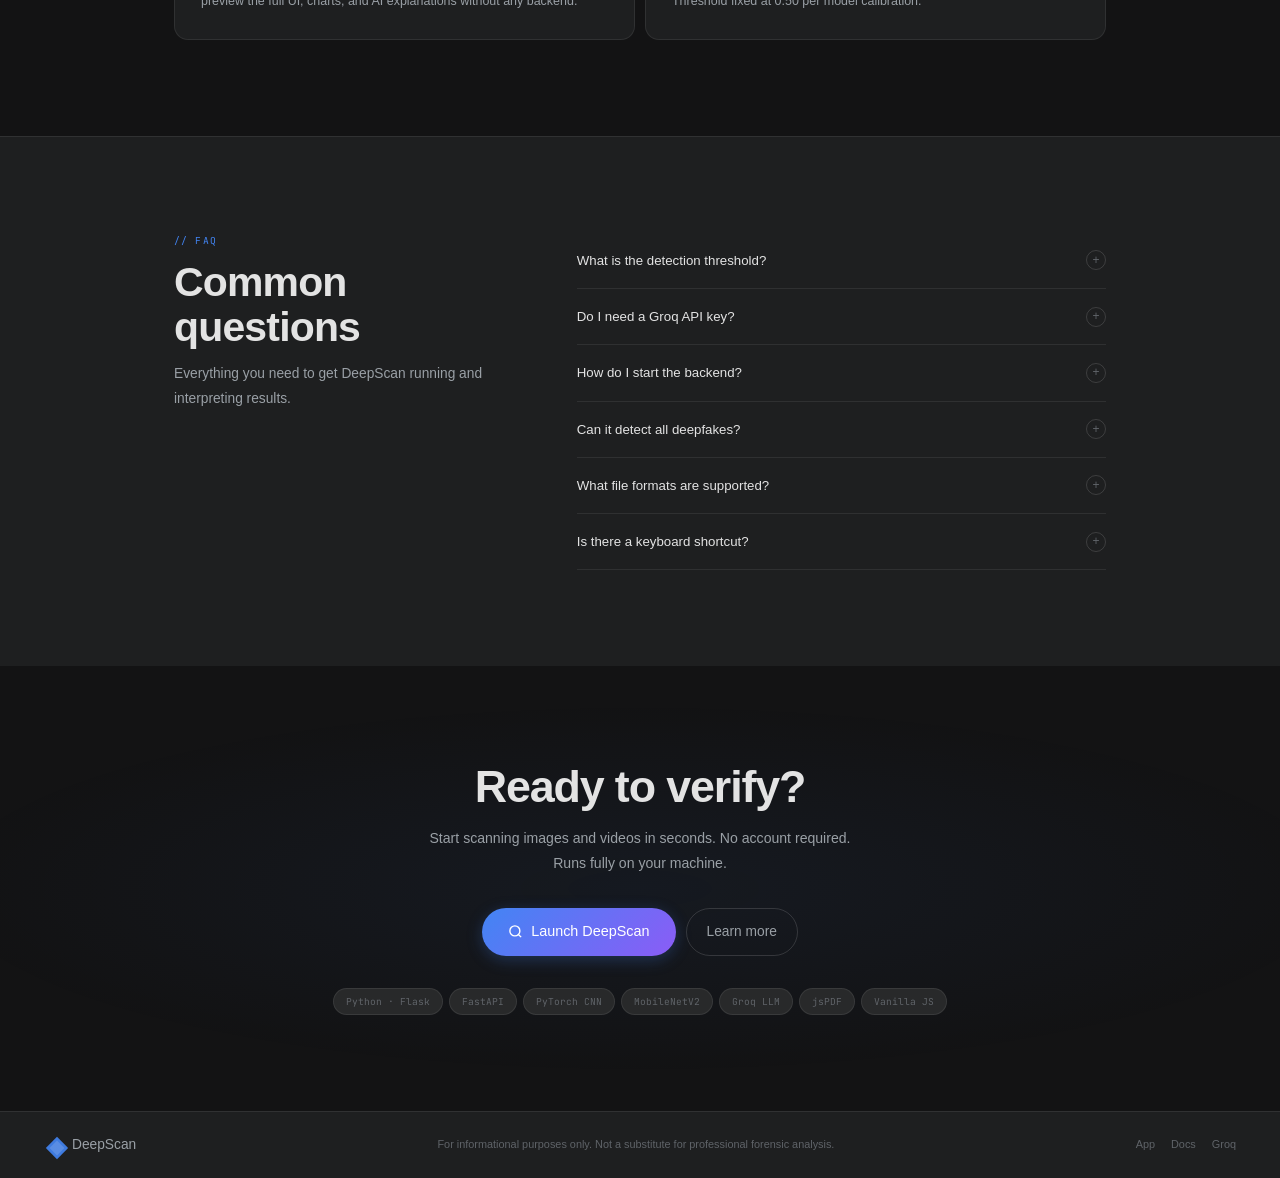
==== commit 25886ba8: "Update index.html" ====
--- a/Frontend/index.html
+++ b/Frontend/index.html
@@ -1,4 +1,4 @@
-<!DOCTYPE html>
+  <!DOCTYPE html>
 <html lang="en">
 <head>
   <meta charset="UTF-8" />
@@ -102,7 +102,7 @@
     .eyebrow-dot { width: 5px; height: 5px; border-radius: 50%; background: var(--accent-blue); animation: blink 1.4s infinite; }
     @keyframes blink { 0%,100%{opacity:1}50%{opacity:0.2} }
     .hero-h1 {
-      font-family: var(--font-ui); font-size: clamp(2.4rem, 6vw, 5rem);
+      font-family: var(--font-ui); font-size: clamp(2.2rem, 6vw, 5rem);
       font-weight: 700; line-height: 1.08; letter-spacing: -0.03em;
       color: var(--text); margin-bottom: 20px;
       position: relative; z-index: 1;
@@ -112,7 +112,7 @@
     .h1-strike { position: relative; color: var(--text-3); display: inline-block; }
     .h1-strike::after { content: ''; position: absolute; left: 0; right: 0; top: 50%; height: 2.5px; background: var(--fake); transform: rotate(-1.5deg); }
     .hero-sub {
-      font-size: clamp(0.88rem, 1.8vw, 1rem); color: var(--text-2);
+      font-size: clamp(0.84rem, 1.8vw, 1rem); color: var(--text-2);
       max-width: 540px; margin: 0 auto 36px; line-height: 1.78;
       position: relative; z-index: 1;
       animation: fadeUp 0.5s 0.2s ease both;
@@ -158,7 +158,7 @@
     }
     .db-dot { width: 9px; height: 9px; border-radius: 50%; }
     .db-r { background: #ff5f57; } .db-y { background: #febc2e; } .db-g { background: #28c840; }
-    .db-url { flex: 1; text-align: center; font-family: var(--font-mono); font-size: 0.6rem; color: var(--text-3); }
+    .db-url { flex: 1; text-align: center; font-family: var(--font-mono); font-size: 0.6rem; color: var(--text-3); overflow: hidden; text-overflow: ellipsis; white-space: nowrap; }
     .demo-body { padding: 22px; }
     .demo-verdict-row {
       display: flex; align-items: center; gap: 12px;
@@ -193,7 +193,7 @@
     .sec { position: relative; z-index: 1; }
     .sec-inner { max-width: 1020px; margin: 0 auto; padding: 96px 44px; }
     .sec-eyebrow { font-family: var(--font-mono); font-size: 0.6rem; color: var(--accent-blue); text-transform: uppercase; letter-spacing: 0.12em; margin-bottom: 12px; }
-    .sec-h2 { font-family: var(--font-ui); font-size: clamp(1.7rem, 3.2vw, 2.6rem); font-weight: 700; line-height: 1.1; letter-spacing: -0.02em; color: var(--text); margin-bottom: 12px; }
+    .sec-h2 { font-family: var(--font-ui); font-size: clamp(1.5rem, 3.2vw, 2.6rem); font-weight: 700; line-height: 1.1; letter-spacing: -0.02em; color: var(--text); margin-bottom: 12px; }
     .sec-desc { font-size: 0.86rem; color: var(--text-2); max-width: 460px; line-height: 1.78; }
 
     /* ══ HOW IT WORKS ══ */
@@ -280,6 +280,7 @@
       padding: 17px 0; cursor: pointer; gap: 13px;
       font-family: var(--font-ui); font-size: 0.83rem; font-weight: 500; color: var(--text);
       user-select: none; transition: color 0.2s;
+      min-height: 44px;
     }
     .faq-q:hover { color: var(--accent-blue); }
     .faq-ico { width: 20px; height: 20px; border-radius: 50%; border: 1px solid var(--border2); display: flex; align-items: center; justify-content: center; flex-shrink: 0; transition: all 0.25s; color: var(--text-3); font-size: 0.75rem; }
@@ -291,7 +292,7 @@
     /* ══ CTA ══ */
     .cta-sec { position: relative; z-index: 1; padding: 96px 24px; text-align: center; overflow: hidden; }
     .cta-glow { position: absolute; inset: 0; background: radial-gradient(ellipse 80% 60% at 50% 50%, rgba(66,133,244,0.06) 0%, transparent 70%); }
-    .cta-sec h2 { font-family: var(--font-ui); font-size: clamp(1.7rem, 3.5vw, 3rem); font-weight: 700; line-height: 1.1; letter-spacing: -0.025em; color: var(--text); margin-bottom: 14px; position: relative; z-index: 1; }
+    .cta-sec h2 { font-family: var(--font-ui); font-size: clamp(1.5rem, 3.5vw, 3rem); font-weight: 700; line-height: 1.1; letter-spacing: -0.025em; color: var(--text); margin-bottom: 14px; position: relative; z-index: 1; }
     .cta-sec p { font-size: 0.88rem; color: var(--text-2); max-width: 440px; margin: 0 auto 32px; line-height: 1.78; position: relative; z-index: 1; }
     .cta-btns { display: flex; gap: 10px; justify-content: center; flex-wrap: wrap; position: relative; z-index: 1; }
     .tech-tags { display: flex; flex-wrap: wrap; gap: 6px; justify-content: center; margin-top: 32px; position: relative; z-index: 1; }
@@ -324,24 +325,55 @@
       .fc.fc-big { grid-column: 1; display: flex; flex-direction: column; }
       .sec-inner { padding: 72px 28px; }
     }
+
     @media (max-width: 768px) {
       .nav-links { display: none; }
       .hamburger { display: flex; }
       .feat-grid { grid-template-columns: 1fr; }
       .demo-chips { grid-template-columns: repeat(2, 1fr); }
-      .stat-cell { border-right: none; border-bottom: 1px solid var(--border); min-width: 50%; }
+      /* Stat strip: 2×2 grid */
+      .stat-row { display: grid; grid-template-columns: repeat(2, 1fr); max-width: 100%; }
+      .stat-cell { border-right: none; border-bottom: 1px solid var(--border); }
+      .stat-cell:nth-child(odd) { border-right: 1px solid var(--border); }
+      .stat-cell:nth-child(3),
       .stat-cell:last-child { border-bottom: none; }
-      footer { padding: 18px 20px; flex-direction: column; text-align: center; }
+      footer { padding: 18px 20px; flex-direction: column; align-items: center; text-align: center; }
       .fl-links { justify-content: center; }
     }
+
     @media (max-width: 480px) {
       .steps-grid { grid-template-columns: 1fr; }
-      .hero-h1 { font-size: 2.1rem; }
+      .hero-h1 { font-size: 2rem; }
       .hero-btns { flex-direction: column; width: 100%; }
       .btn-p, .btn-g { width: 100%; justify-content: center; }
-      .pipe-metrics { grid-template-columns: 1fr 1fr; }
+      .pipe-metrics { grid-template-columns: repeat(2, 1fr); }
+      /* Keep 2-col chips on mobile — 1-col is too stretched */
       .demo-chips { grid-template-columns: repeat(2, 1fr); }
-    }
+      .sec-inner { padding: 52px 18px; }
+      .demo-body { padding: 14px; }
+      .fc { padding: 18px; }
+      .fc.fc-big { padding: 18px; }
+      .cta-sec { padding: 64px 18px; }
+      .cta-btns { flex-direction: column; width: 100%; }
+      .cta-btns .btn-p,
+      .cta-btns .btn-g { width: 100%; justify-content: center; }
+      .faq-q { font-size: 0.8rem; padding: 14px 0; }
+      .topnav { padding: 0 16px; }
+      /* Hero demo on mobile: tighten */
+      .hero-demo { margin-top: 36px; }
+      /* Pipe steps: smaller padding */
+      .ps { padding: 11px 12px; }
+    }
+
+    @media (max-width: 380px) {
+      .hero-h1 { font-size: 1.75rem; }
+      .hero-sub { font-size: 0.8rem; }
+      .sn { font-size: 1.5rem; }
+      .hero-eyebrow { font-size: 0.55rem; padding: 5px 10px; }
+      .hero-btns { gap: 8px; }
+    }
+
+    /* Mobile nav open state */
     .nav-links.open {
       display: flex; flex-direction: column; list-style: none;
       position: fixed; inset: 0; top: 56px;
@@ -349,6 +381,10 @@
       align-items: center; justify-content: center; gap: 6px; z-index: 190;
     }
     .nav-links.open a { font-size: 1.1rem; padding: 13px 26px; color: var(--text); }
+    .nav-links.open a.nav-cta {
+      background: linear-gradient(135deg, var(--accent-blue), var(--accent-pur)) !important;
+      color: #fff !important;
+    }
   </style>
 </head>
 <body>
@@ -471,7 +507,7 @@
         <div class="step-n">// 01</div>
         <div class="step-icon si-b">📎</div>
         <div class="step-title">Upload your file</div>
-        <div class="step-desc">Drop in any JPG, PNG, WebP image or MP4, MOV, AVI video. Up to 200 MB. Drag & drop supported.</div>
+        <div class="step-desc">Drop in any JPG, PNG, WebP image or MP4, MOV, AVI video. Max <strong>5 MB</strong>. Drag &amp; drop supported.</div>
       </div>
       <div class="step">
         <div class="step-n">// 02</div>
@@ -620,7 +656,7 @@
         </div>
         <div class="faq-item">
           <div class="faq-q" onclick="toggleFaq(this)">What file formats are supported?<div class="faq-ico">+</div></div>
-          <div class="faq-a">Images: JPG, JPEG, PNG, WebP. Videos: MP4, AVI, MOV, MKV, WebM, FLV. Max 200 MB (configurable via <code>MAX_UPLOAD_MB</code> in <code>.env</code>).</div>
+          <div class="faq-a">Images: JPG, JPEG, PNG, WebP. Videos: MP4, AVI, MOV, MKV, WebM, FLV. Max <strong>5 MB</strong> per file.</div>
         </div>
         <div class="faq-item">
           <div class="faq-q" onclick="toggleFaq(this)">Is there a keyboard shortcut?<div class="faq-ico">+</div></div>
@@ -672,14 +708,27 @@
   window.addEventListener('scroll', () => {
     document.getElementById('topnav').classList.toggle('stuck', window.scrollY > 20);
   }, { passive: true });
-  function toggleNav() { document.getElementById('nav-links').classList.toggle('open'); }
-  document.querySelectorAll('.nav-links a').forEach(a => a.addEventListener('click', () => document.getElementById('nav-links').classList.remove('open')));
+
+  function toggleNav() {
+    const links = document.getElementById('nav-links');
+    const ham = document.getElementById('hamburger');
+    links.classList.toggle('open');
+    ham.classList.toggle('open');
+  }
+  document.querySelectorAll('.nav-links a').forEach(a => a.addEventListener('click', () => {
+    document.getElementById('nav-links').classList.remove('open');
+    document.getElementById('hamburger').classList.remove('open');
+  }));
+
   function toggleFaq(el) {
     const item = el.closest('.faq-item'), wasOpen = item.classList.contains('open');
     document.querySelectorAll('.faq-item').forEach(i => i.classList.remove('open'));
     if (!wasOpen) item.classList.add('open');
   }
-  const obs = new IntersectionObserver(entries => entries.forEach(e => { if (e.isIntersecting) e.target.classList.add('vis'); }), { threshold: 0.08 });
+
+  const obs = new IntersectionObserver(entries => entries.forEach(e => {
+    if (e.isIntersecting) e.target.classList.add('vis');
+  }), { threshold: 0.08 });
   document.querySelectorAll('.fi').forEach(el => obs.observe(el));
 </script>
 </body>
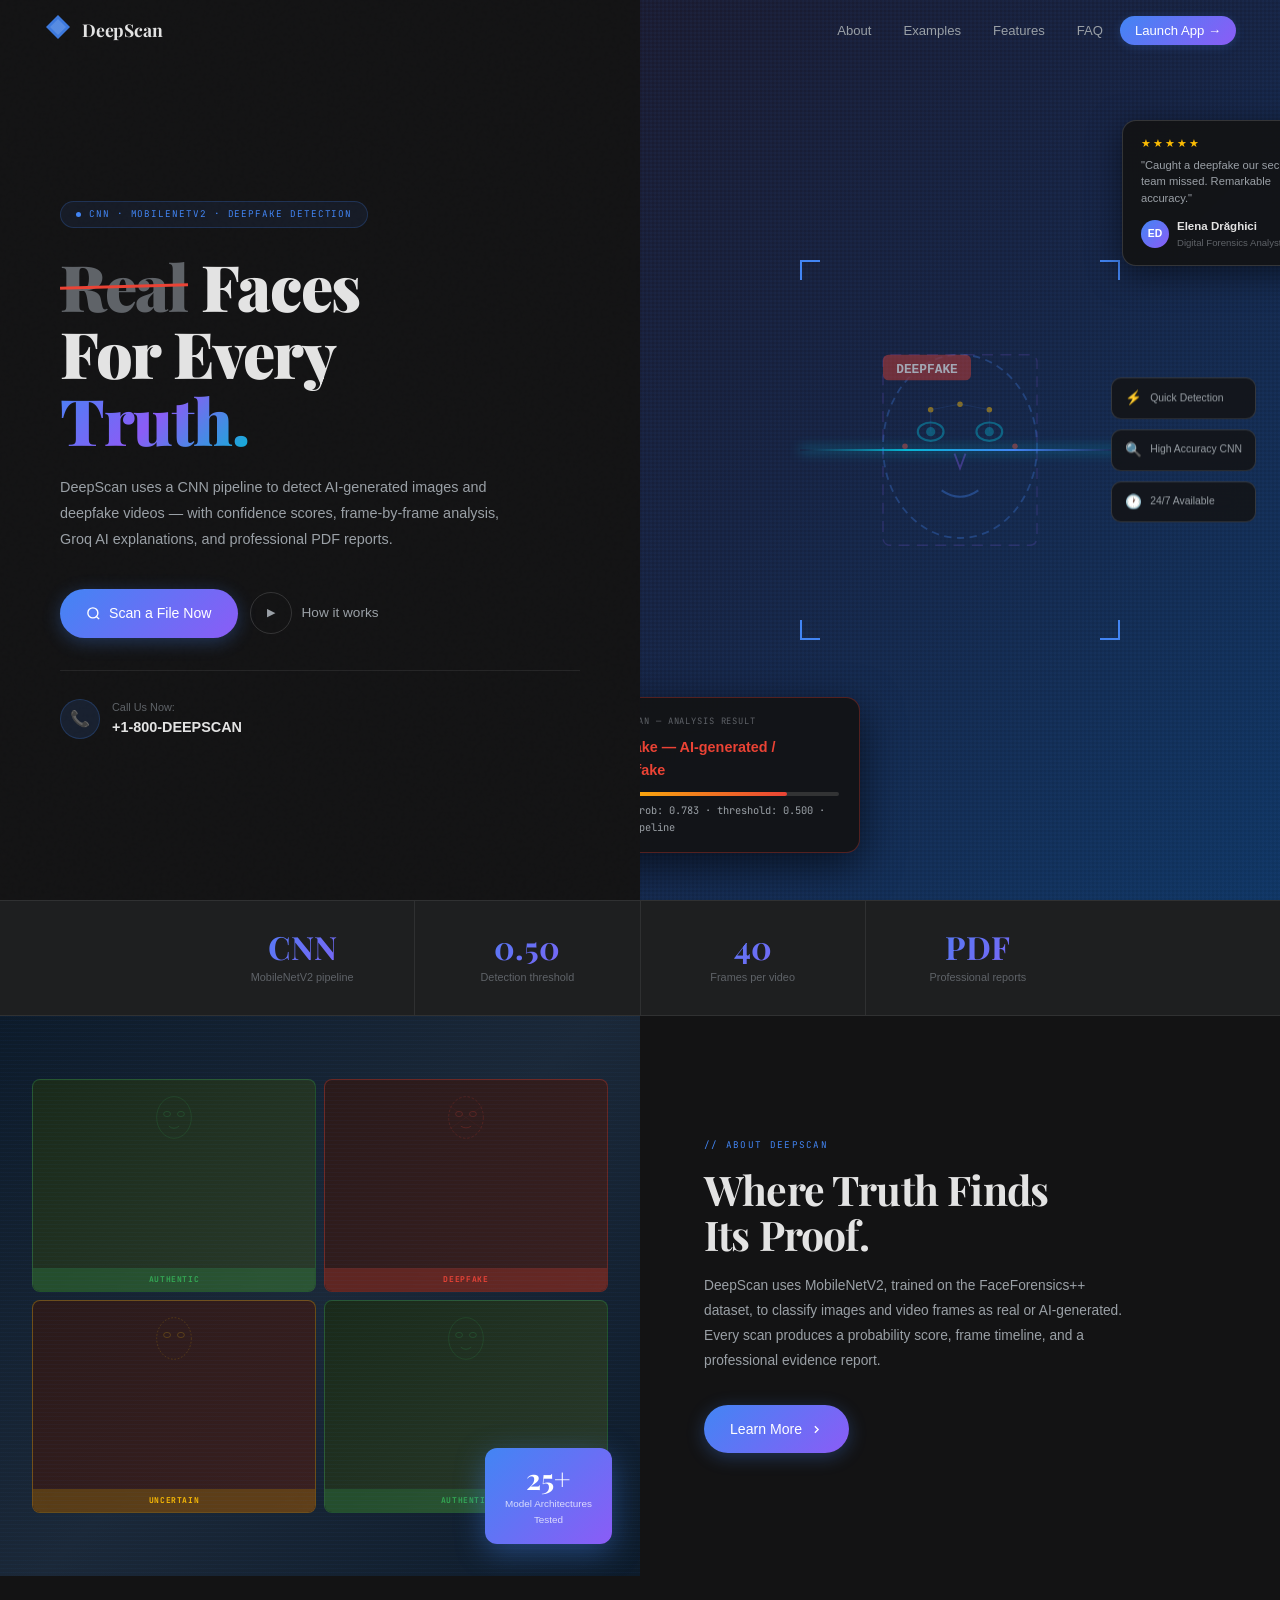
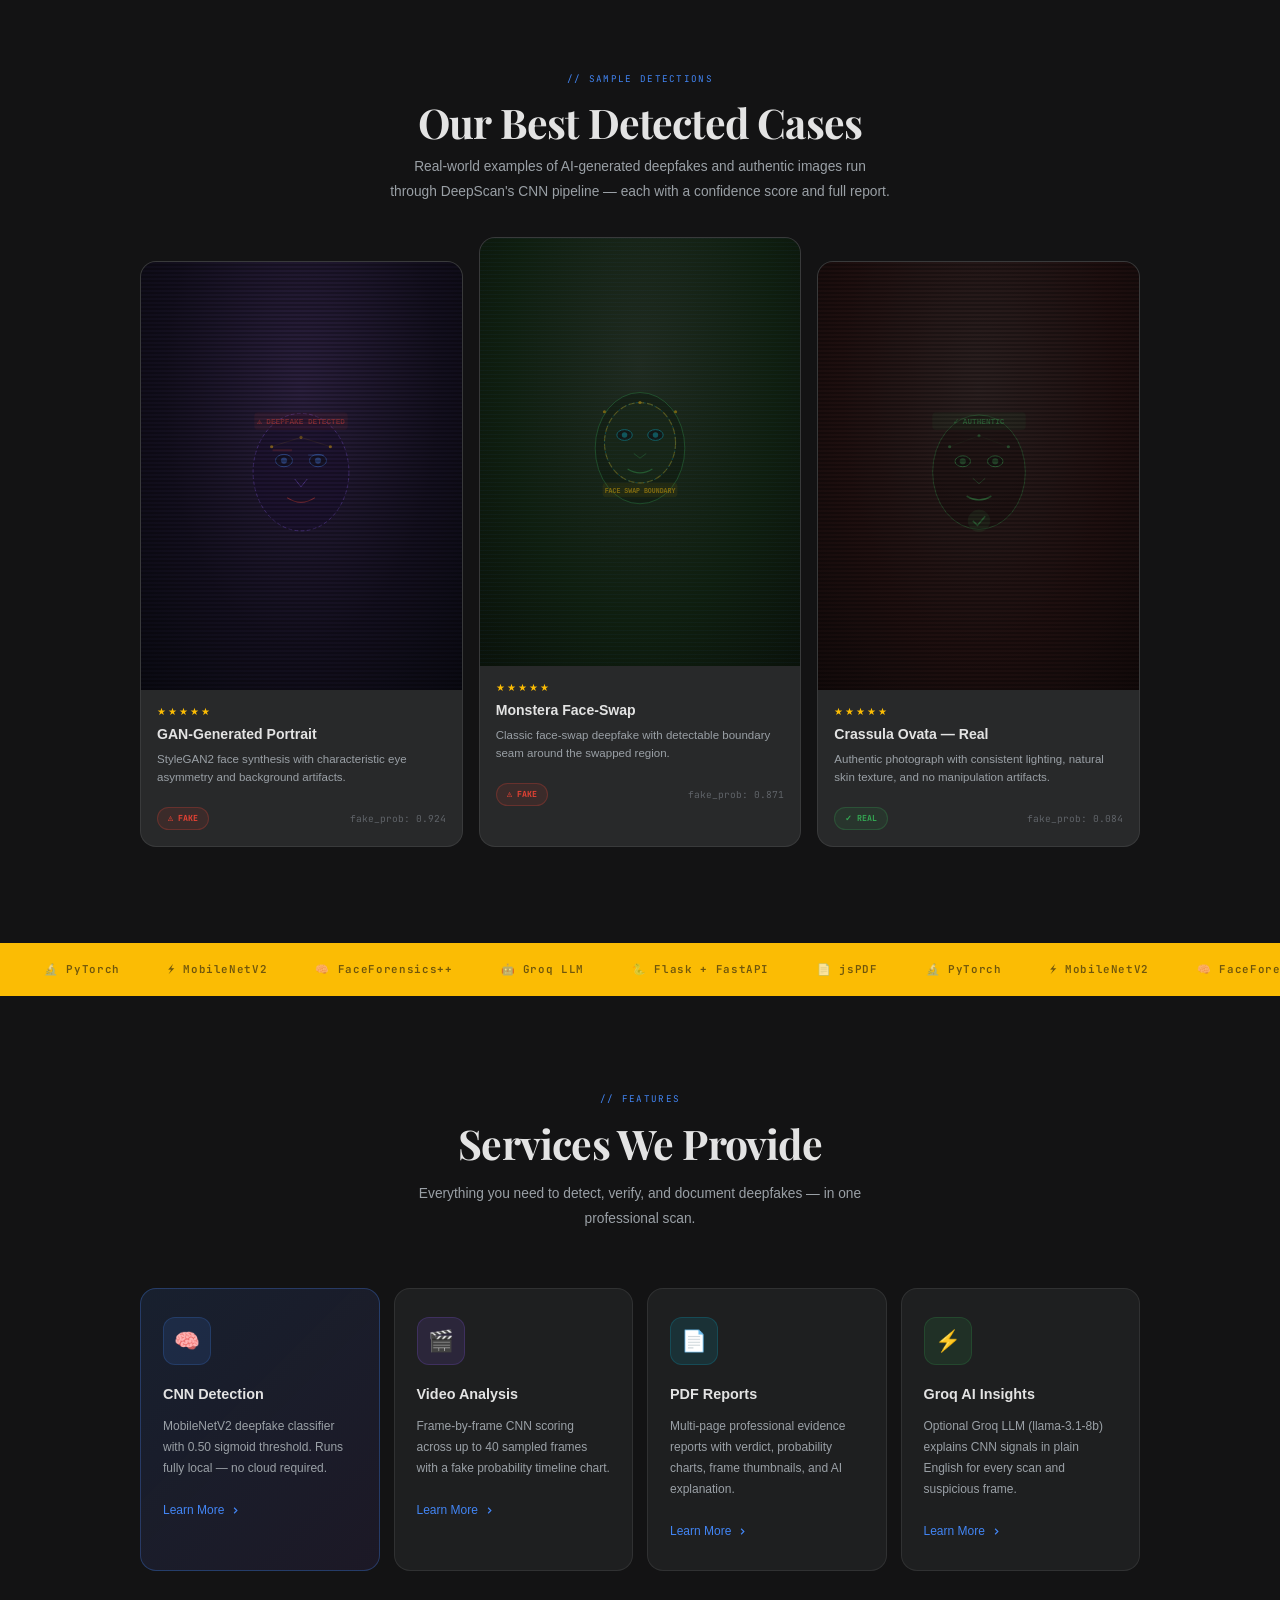
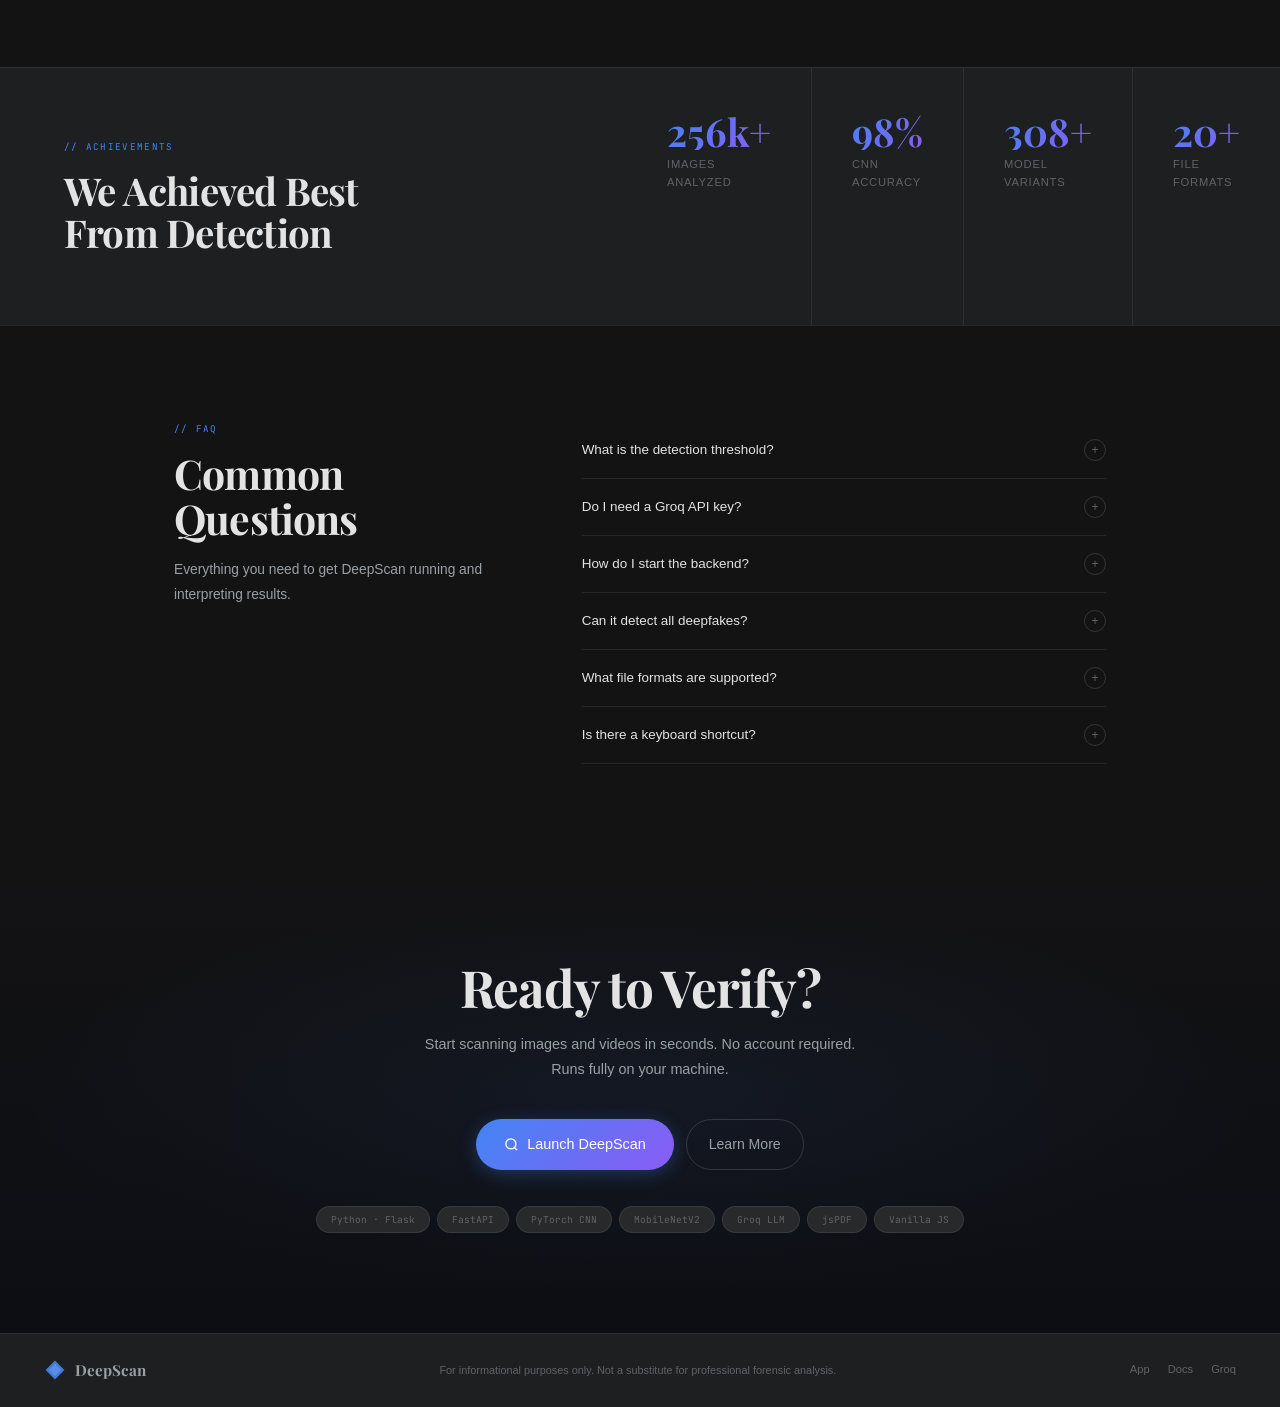
==== commit 55ac44a9: "Update index.html" ====
--- a/Frontend/index.html
+++ b/Frontend/index.html
@@ -1,11 +1,11 @@
-  <!DOCTYPE html>
+<!DOCTYPE html>
 <html lang="en">
 <head>
   <meta charset="UTF-8" />
   <meta name="viewport" content="width=device-width, initial-scale=1.0" />
   <title>DeepScan — AI Deepfake Detector</title>
   <link rel="preconnect" href="https://fonts.googleapis.com">
-  <link href="https://fonts.googleapis.com/css2?family=Google+Sans:wght@400;500;700&family=Google+Sans+Text:wght@400;500&family=JetBrains+Mono:wght@400;500&display=swap" rel="stylesheet">
+  <link href="https://fonts.googleapis.com/css2?family=Playfair+Display:wght@700;900&family=Google+Sans:wght@400;500;700&family=JetBrains+Mono:wght@400;500&display=swap" rel="stylesheet">
   <style>
     *, *::before, *::after { box-sizing: border-box; margin: 0; padding: 0; }
     :root {
@@ -24,367 +24,495 @@
       --text:        #e3e3e3;
       --text-2:      #9aa0a6;
       --text-3:      #5f6368;
+      --font-display:'Playfair Display', Georgia, serif;
       --font-ui:     'Google Sans', 'Segoe UI', sans-serif;
-      --font-text:   'Google Sans Text', 'Google Sans', sans-serif;
       --font-mono:   'JetBrains Mono', monospace;
     }
     html { scroll-behavior: smooth; }
     body {
       background: var(--bg); color: var(--text);
-      font-family: var(--font-text); font-size: 14px; line-height: 1.6;
+      font-family: var(--font-ui); font-size: 15px; line-height: 1.6;
       overflow-x: hidden;
     }
+
+    /* ══ NOISE OVERLAY ══ */
     body::before {
       content: ''; position: fixed; inset: 0; z-index: 0; pointer-events: none;
       background-image: url("data:image/svg+xml,%3Csvg viewBox='0 0 256 256' xmlns='http://www.w3.org/2000/svg'%3E%3Cfilter id='noise'%3E%3CfeTurbulence type='fractalNoise' baseFrequency='0.9' numOctaves='4' stitchTiles='stitch'/%3E%3C/filter%3E%3Crect width='100%25' height='100%25' filter='url(%23noise)' opacity='0.04'/%3E%3C/svg%3E");
-      opacity: 0.5;
+      opacity: 0.4;
     }
 
     /* ══ NAV ══ */
     .topnav {
       position: fixed; top: 0; left: 0; right: 0; z-index: 200;
       display: flex; align-items: center; justify-content: space-between;
-      padding: 0 32px; height: 56px;
+      padding: 0 44px; height: 60px;
       transition: all 0.3s ease;
     }
     .topnav.stuck {
-      background: rgba(19,19,20,0.95); backdrop-filter: blur(20px);
+      background: rgba(19,19,20,0.96); backdrop-filter: blur(20px);
       border-bottom: 1px solid var(--border);
     }
     .nav-logo { display: flex; align-items: center; gap: 10px; text-decoration: none; }
-    .nav-gem { width: 26px; height: 26px; }
-    .nav-gem svg { width: 26px; height: 26px; }
-    .nav-brand { font-family: var(--font-ui); font-size: 0.95rem; font-weight: 500; color: var(--text); }
+    .nav-gem svg { width: 28px; height: 28px; }
+    .nav-brand { font-family: var(--font-display); font-size: 1.1rem; font-weight: 700; color: var(--text); letter-spacing: -0.01em; }
     .nav-links { display: flex; align-items: center; gap: 2px; list-style: none; }
     .nav-links a {
       color: var(--text-2); text-decoration: none;
-      font-family: var(--font-ui); font-size: 0.8rem;
-      padding: 6px 13px; border-radius: 50px; transition: all 0.2s;
+      font-family: var(--font-ui); font-size: 0.82rem;
+      padding: 7px 15px; border-radius: 50px; transition: all 0.2s;
     }
     .nav-links a:hover { background: var(--bg3); color: var(--text); }
     .nav-cta {
       background: linear-gradient(135deg, var(--accent-blue), var(--accent-pur)) !important;
       color: #fff !important; font-weight: 500 !important;
-      box-shadow: 0 2px 10px rgba(66,133,244,0.22);
-    }
-    .nav-cta:hover { opacity: 0.88 !important; transform: translateY(-1px); box-shadow: 0 4px 18px rgba(66,133,244,0.35) !important; }
+      box-shadow: 0 2px 10px rgba(66,133,244,0.22); border-radius: 50px !important;
+    }
+    .nav-cta:hover { opacity: 0.88 !important; transform: translateY(-1px); }
     .hamburger { display: none; flex-direction: column; gap: 5px; background: none; border: none; cursor: pointer; padding: 4px; }
     .hamburger span { display: block; width: 20px; height: 1.5px; background: var(--text-2); border-radius: 2px; transition: all 0.3s; }
 
     /* ══ HERO ══ */
     .hero {
-      position: relative; z-index: 1; min-height: 100vh;
-      display: flex; flex-direction: column; align-items: center; justify-content: center;
-      padding: 100px 24px 80px; text-align: center; overflow: hidden;
-    }
-    .hero-bg {
-      position: absolute; inset: 0; z-index: 0; pointer-events: none;
-      background: radial-gradient(ellipse 80% 60% at 50% 30%,
-        rgba(66,133,244,0.07) 0%, rgba(139,92,246,0.04) 40%, transparent 70%);
-    }
-    .hero-grid-lines {
-      position: absolute; inset: 0; z-index: 0; pointer-events: none;
-      background-image:
-        linear-gradient(rgba(255,255,255,0.022) 1px, transparent 1px),
-        linear-gradient(90deg, rgba(255,255,255,0.022) 1px, transparent 1px);
-      background-size: 64px 64px;
-      mask-image: radial-gradient(ellipse 70% 70% at 50% 50%, black 20%, transparent 80%);
-    }
+      position: relative; min-height: 100vh;
+      display: grid; grid-template-columns: 1fr 1fr;
+      align-items: center; gap: 0;
+      overflow: hidden; z-index: 1;
+    }
+    .hero-left {
+      padding: 120px 60px 80px 60px;
+      display: flex; flex-direction: column; justify-content: center;
+      position: relative; z-index: 2;
+    }
+    .hero-right {
+      position: relative; height: 100vh; overflow: hidden;
+    }
+    .hero-right-img {
+      width: 100%; height: 100%; object-fit: cover;
+      filter: brightness(0.45) saturate(0.7);
+    }
+    .hero-right-overlay {
+      position: absolute; inset: 0;
+      background: linear-gradient(135deg, rgba(19,19,20,0.9) 0%, rgba(66,133,244,0.08) 60%, transparent 100%);
+    }
+
+    /* Deepfake sample image placeholder */
+    .hero-img-placeholder {
+      width: 100%; height: 100%;
+      background: linear-gradient(135deg, #1a1a2e 0%, #16213e 40%, #0f3460 100%);
+      display: flex; align-items: center; justify-content: center;
+      position: relative; overflow: hidden;
+    }
+    .hero-img-placeholder::before {
+      content: '';
+      position: absolute; inset: 0;
+      background:
+        repeating-linear-gradient(0deg, transparent, transparent 2px, rgba(66,133,244,0.03) 2px, rgba(66,133,244,0.03) 4px),
+        repeating-linear-gradient(90deg, transparent, transparent 2px, rgba(66,133,244,0.03) 2px, rgba(66,133,244,0.03) 4px);
+    }
+    .face-scan-anim {
+      width: 320px; height: 380px;
+      position: relative; display: flex; align-items: center; justify-content: center;
+    }
+    .face-svg { width: 220px; height: 260px; opacity: 0.6; }
+    .scan-line {
+      position: absolute; left: 0; right: 0; height: 2px;
+      background: linear-gradient(90deg, transparent, var(--accent-cyan), var(--accent-blue), transparent);
+      animation: scanMove 3s linear infinite;
+      box-shadow: 0 0 12px var(--accent-cyan);
+    }
+    @keyframes scanMove {
+      0% { top: 10%; opacity: 0; }
+      10% { opacity: 1; }
+      90% { opacity: 1; }
+      100% { top: 90%; opacity: 0; }
+    }
+    .corner { position: absolute; width: 20px; height: 20px; border-color: var(--accent-blue); border-style: solid; }
+    .corner-tl { top: 0; left: 0; border-width: 2px 0 0 2px; }
+    .corner-tr { top: 0; right: 0; border-width: 2px 2px 0 0; }
+    .corner-bl { bottom: 0; left: 0; border-width: 0 0 2px 2px; }
+    .corner-br { bottom: 0; right: 0; border-width: 0 2px 2px 0; }
+
+    /* hero overlaid verdict card */
+    .hero-verdict-card {
+      position: absolute; bottom: 48px; left: -60px; z-index: 10;
+      background: rgba(19,19,20,0.92); backdrop-filter: blur(16px);
+      border: 1px solid rgba(234,67,53,0.3); border-left: 3px solid var(--fake);
+      border-radius: 14px; padding: 16px 20px; width: 280px;
+      box-shadow: 0 12px 40px rgba(0,0,0,0.6);
+      animation: fadeUp 0.6s 0.8s ease both; opacity: 0;
+    }
+    .hvc-label { font-family: var(--font-mono); font-size: 0.55rem; color: var(--text-3); text-transform: uppercase; letter-spacing: 0.1em; margin-bottom: 8px; }
+    .hvc-verdict { font-family: var(--font-ui); font-size: 0.9rem; font-weight: 700; color: var(--fake); margin-bottom: 10px; display: flex; align-items: center; gap: 7px; }
+    .hvc-bar { height: 4px; background: var(--bg4); border-radius: 2px; overflow: hidden; margin-bottom: 6px; }
+    .hvc-fill { height: 100%; width: 0; background: linear-gradient(90deg, var(--warn), var(--fake)); border-radius: 2px; animation: fillHvc 2s 1.4s cubic-bezier(0.16,1,0.3,1) forwards; }
+    @keyframes fillHvc { to { width: 78%; } }
+    .hvc-pct { font-family: var(--font-mono); font-size: 0.65rem; color: var(--text-2); }
+
+    /* hero rating card */
+    .hero-rating-card {
+      position: absolute; top: 120px; right: -40px; z-index: 10;
+      background: rgba(19,19,20,0.92); backdrop-filter: blur(16px);
+      border: 1px solid var(--border2); border-radius: 14px; padding: 14px 18px;
+      box-shadow: 0 8px 32px rgba(0,0,0,0.5);
+      animation: fadeUp 0.6s 1s ease both; opacity: 0;
+    }
+    .hrc-stars { color: var(--warn); font-size: 0.7rem; margin-bottom: 4px; letter-spacing: 2px; }
+    .hrc-text { font-size: 0.7rem; color: var(--text-2); margin-bottom: 10px; max-width: 160px; line-height: 1.5; }
+    .hrc-user { display: flex; align-items: center; gap: 8px; }
+    .hrc-avatar { width: 28px; height: 28px; border-radius: 50%; background: linear-gradient(135deg, var(--accent-blue), var(--accent-pur)); display: flex; align-items: center; justify-content: center; font-size: 0.65rem; font-weight: 700; color: #fff; flex-shrink: 0; }
+    .hrc-name { font-size: 0.72rem; font-weight: 600; color: var(--text); }
+    .hrc-role { font-size: 0.6rem; color: var(--text-3); }
+
+    /* badges on hero right */
+    .hero-badges {
+      position: absolute; right: 24px; top: 50%; transform: translateY(-50%);
+      display: flex; flex-direction: column; gap: 10px; z-index: 10;
+    }
+    .hb { background: rgba(19,19,20,0.85); backdrop-filter: blur(12px); border: 1px solid var(--border2); border-radius: 10px; padding: 9px 13px; display: flex; align-items: center; gap: 8px; }
+    .hb-icon { font-size: 0.85rem; }
+    .hb-text { font-size: 0.65rem; color: var(--text-2); font-family: var(--font-ui); }
+
     .hero-eyebrow {
       display: inline-flex; align-items: center; gap: 8px;
       background: rgba(66,133,244,0.08); border: 1px solid rgba(66,133,244,0.22);
-      border-radius: 50px; padding: 5px 14px;
-      font-family: var(--font-mono); font-size: 0.6rem;
+      border-radius: 50px; padding: 5px 15px;
+      font-family: var(--font-mono); font-size: 0.58rem;
       color: var(--accent-blue); letter-spacing: 0.1em; text-transform: uppercase;
-      margin-bottom: 28px; position: relative; z-index: 1;
+      margin-bottom: 24px; width: fit-content;
       animation: fadeUp 0.5s 0.05s ease both;
     }
     .eyebrow-dot { width: 5px; height: 5px; border-radius: 50%; background: var(--accent-blue); animation: blink 1.4s infinite; }
     @keyframes blink { 0%,100%{opacity:1}50%{opacity:0.2} }
+
     .hero-h1 {
-      font-family: var(--font-ui); font-size: clamp(2.2rem, 6vw, 5rem);
-      font-weight: 700; line-height: 1.08; letter-spacing: -0.03em;
-      color: var(--text); margin-bottom: 20px;
-      position: relative; z-index: 1;
+      font-family: var(--font-display); font-size: clamp(2.6rem, 5vw, 4.4rem);
+      font-weight: 900; line-height: 1.05; letter-spacing: -0.02em;
+      color: var(--text); margin-bottom: 22px;
       animation: fadeUp 0.5s 0.12s ease both;
     }
     .h1-grad { background: linear-gradient(135deg, var(--accent-blue) 0%, var(--accent-pur) 50%, var(--accent-cyan) 100%); -webkit-background-clip: text; -webkit-text-fill-color: transparent; background-clip: text; }
     .h1-strike { position: relative; color: var(--text-3); display: inline-block; }
-    .h1-strike::after { content: ''; position: absolute; left: 0; right: 0; top: 50%; height: 2.5px; background: var(--fake); transform: rotate(-1.5deg); }
+    .h1-strike::after { content: ''; position: absolute; left: 0; right: 0; top: 50%; height: 3px; background: var(--fake); transform: rotate(-1.5deg); }
+
     .hero-sub {
-      font-size: clamp(0.84rem, 1.8vw, 1rem); color: var(--text-2);
-      max-width: 540px; margin: 0 auto 36px; line-height: 1.78;
-      position: relative; z-index: 1;
+      font-size: 0.9rem; color: var(--text-2);
+      max-width: 440px; margin-bottom: 36px; line-height: 1.8;
       animation: fadeUp 0.5s 0.2s ease both;
     }
     .hero-btns {
-      display: flex; align-items: center; gap: 10px; flex-wrap: wrap;
-      justify-content: center; position: relative; z-index: 1;
+      display: flex; align-items: center; gap: 12px; flex-wrap: wrap;
       animation: fadeUp 0.5s 0.28s ease both;
     }
     .btn-p {
       display: inline-flex; align-items: center; gap: 8px;
       background: linear-gradient(135deg, var(--accent-blue), var(--accent-pur));
       color: #fff; text-decoration: none;
-      font-family: var(--font-ui); font-size: 0.86rem; font-weight: 500;
-      padding: 12px 24px; border-radius: 50px;
-      box-shadow: 0 4px 16px rgba(66,133,244,0.25); transition: all 0.2s;
-    }
-    .btn-p:hover { opacity: 0.9; transform: translateY(-2px); box-shadow: 0 8px 28px rgba(66,133,244,0.35); }
+      font-family: var(--font-ui); font-size: 0.88rem; font-weight: 500;
+      padding: 13px 26px; border-radius: 50px;
+      box-shadow: 0 4px 18px rgba(66,133,244,0.3); transition: all 0.2s;
+    }
+    .btn-p:hover { opacity: 0.9; transform: translateY(-2px); box-shadow: 0 8px 28px rgba(66,133,244,0.4); }
     .btn-g {
-      display: inline-flex; align-items: center; gap: 7px;
+      display: inline-flex; align-items: center; gap: 8px;
       background: transparent; color: var(--text-2); text-decoration: none;
-      font-family: var(--font-ui); font-size: 0.86rem;
-      padding: 12px 20px; border-radius: 50px;
+      font-family: var(--font-ui); font-size: 0.88rem;
+      padding: 13px 22px; border-radius: 50px;
       border: 1px solid var(--border2); transition: all 0.2s;
     }
     .btn-g:hover { background: var(--bg3); color: var(--text); }
-
-    /* ── Demo card ── */
-    .hero-demo {
-      margin-top: 52px; width: 100%; max-width: 680px;
-      position: relative; z-index: 1;
-      animation: fadeUp 0.6s 0.36s ease both;
-    }
-    .demo-card {
-      background: var(--bg2); border: 1px solid var(--border2);
-      border-radius: 16px; overflow: hidden;
-      box-shadow: 0 0 0 1px rgba(255,255,255,0.03) inset, 0 24px 60px rgba(0,0,0,0.55);
-    }
-    .demo-bar {
-      background: var(--bg3); padding: 10px 15px;
-      display: flex; align-items: center; gap: 7px;
-      border-bottom: 1px solid var(--border);
-    }
-    .db-dot { width: 9px; height: 9px; border-radius: 50%; }
-    .db-r { background: #ff5f57; } .db-y { background: #febc2e; } .db-g { background: #28c840; }
-    .db-url { flex: 1; text-align: center; font-family: var(--font-mono); font-size: 0.6rem; color: var(--text-3); overflow: hidden; text-overflow: ellipsis; white-space: nowrap; }
-    .demo-body { padding: 22px; }
-    .demo-verdict-row {
+    .btn-play {
+      display: inline-flex; align-items: center; gap: 10px;
+      background: transparent; color: var(--text-2); text-decoration: none;
+      font-family: var(--font-ui); font-size: 0.85rem; transition: all 0.2s;
+    }
+    .btn-play:hover { color: var(--text); }
+    .play-circle {
+      width: 42px; height: 42px; border-radius: 50%;
+      border: 1px solid var(--border2); display: flex; align-items: center; justify-content: center;
+      font-size: 0.7rem; transition: all 0.2s;
+    }
+    .btn-play:hover .play-circle { background: var(--bg3); border-color: var(--accent-blue); }
+
+    /* call strip below hero btns */
+    .hero-call-strip {
       display: flex; align-items: center; gap: 12px;
-      background: rgba(234,67,53,0.07); border: 1px solid rgba(234,67,53,0.2);
-      border-left: 3px solid var(--fake); border-radius: 10px;
-      padding: 12px 15px; margin-bottom: 16px;
-    }
-    .dv-icon { width: 34px; height: 34px; border-radius: 8px; background: rgba(234,67,53,0.12); display: flex; align-items: center; justify-content: center; font-size: 0.95rem; flex-shrink: 0; }
-    .dv-title { font-family: var(--font-ui); font-size: 0.88rem; font-weight: 600; color: var(--fake); }
-    .dv-sub { font-family: var(--font-mono); font-size: 0.62rem; color: var(--text-2); margin-top: 2px; }
-    .demo-bar-wrap { margin-bottom: 16px; }
-    .demo-bar-head { display: flex; justify-content: space-between; font-family: var(--font-mono); font-size: 0.65rem; color: var(--text-2); margin-bottom: 6px; }
-    .dbh-val { color: var(--fake); font-weight: 600; }
-    .demo-track { height: 5px; background: var(--bg4); border-radius: 3px; overflow: hidden; }
-    .demo-fill { height: 100%; width: 0; border-radius: 3px; background: linear-gradient(90deg, var(--warn), var(--fake)); animation: fillBar 1.8s 0.9s cubic-bezier(0.16,1,0.3,1) forwards; }
-    @keyframes fillBar { to { width: 78% } }
-    .demo-chips { display: grid; grid-template-columns: repeat(4, 1fr); gap: 7px; }
-    .dc { background: var(--bg3); border: 1px solid var(--border); border-radius: 8px; padding: 9px 10px; }
-    .dc-l { font-family: var(--font-mono); font-size: 0.52rem; color: var(--text-3); text-transform: uppercase; letter-spacing: 0.06em; margin-bottom: 4px; }
-    .dc-v { font-family: var(--font-ui); font-size: 0.86rem; font-weight: 600; }
-    .cv-f { color: var(--fake); } .cv-n { color: var(--text); } .cv-b { color: var(--accent-blue); }
+      margin-top: 32px; padding-top: 28px; border-top: 1px solid var(--border);
+      animation: fadeUp 0.5s 0.36s ease both;
+    }
+    .hcs-icon { width: 40px; height: 40px; border-radius: 50%; background: rgba(66,133,244,0.12); border: 1px solid rgba(66,133,244,0.22); display: flex; align-items: center; justify-content: center; font-size: 1rem; flex-shrink: 0; }
+    .hcs-num { font-family: var(--font-ui); font-size: 0.9rem; font-weight: 600; color: var(--text); }
+    .hcs-lbl { font-size: 0.68rem; color: var(--text-3); }
 
     /* ══ STAT STRIP ══ */
     .stat-strip { position: relative; z-index: 1; background: var(--bg2); border-top: 1px solid var(--border); border-bottom: 1px solid var(--border); }
-    .stat-row { display: flex; justify-content: center; max-width: 860px; margin: 0 auto; flex-wrap: wrap; }
-    .stat-cell { flex: 1; min-width: 130px; text-align: center; padding: 26px 18px; border-right: 1px solid var(--border); }
+    .stat-row { display: flex; justify-content: center; max-width: 900px; margin: 0 auto; flex-wrap: wrap; }
+    .stat-cell { flex: 1; min-width: 130px; text-align: center; padding: 28px 18px; border-right: 1px solid var(--border); }
     .stat-cell:last-child { border-right: none; }
-    .sn { font-family: var(--font-ui); font-size: 1.8rem; font-weight: 700; background: linear-gradient(135deg, var(--accent-blue), var(--accent-pur)); -webkit-background-clip: text; -webkit-text-fill-color: transparent; background-clip: text; line-height: 1.1; }
-    .sl { font-size: 0.68rem; color: var(--text-3); margin-top: 4px; }
-
-    /* ══ SHARED SECTION ══ */
-    .sec { position: relative; z-index: 1; }
-    .sec-inner { max-width: 1020px; margin: 0 auto; padding: 96px 44px; }
-    .sec-eyebrow { font-family: var(--font-mono); font-size: 0.6rem; color: var(--accent-blue); text-transform: uppercase; letter-spacing: 0.12em; margin-bottom: 12px; }
-    .sec-h2 { font-family: var(--font-ui); font-size: clamp(1.5rem, 3.2vw, 2.6rem); font-weight: 700; line-height: 1.1; letter-spacing: -0.02em; color: var(--text); margin-bottom: 12px; }
-    .sec-desc { font-size: 0.86rem; color: var(--text-2); max-width: 460px; line-height: 1.78; }
-
-    /* ══ HOW IT WORKS ══ */
-    .steps-grid {
-      display: grid; grid-template-columns: repeat(4, 1fr);
-      gap: 1px; margin-top: 52px;
-      background: var(--border); border: 1px solid var(--border);
-      border-radius: 14px; overflow: hidden;
-    }
-    .step {
-      background: var(--bg2); padding: 26px 22px;
-      transition: background 0.2s;
-    }
-    .step:hover { background: var(--bg3); }
-    .step-n { font-family: var(--font-mono); font-size: 0.6rem; color: var(--text-3); letter-spacing: 0.1em; margin-bottom: 16px; }
-    .step-icon { width: 38px; height: 38px; border-radius: 10px; display: flex; align-items: center; justify-content: center; font-size: 1.1rem; margin-bottom: 13px; }
-    .si-b { background: rgba(66,133,244,0.1); border: 1px solid rgba(66,133,244,0.18); }
-    .si-p { background: rgba(139,92,246,0.1); border: 1px solid rgba(139,92,246,0.18); }
-    .si-c { background: rgba(6,182,212,0.1);  border: 1px solid rgba(6,182,212,0.18); }
-    .si-g { background: rgba(52,168,83,0.1);  border: 1px solid rgba(52,168,83,0.18); }
-    .si-w { background: rgba(251,188,4,0.1);  border: 1px solid rgba(251,188,4,0.18); }
-    .step-title { font-family: var(--font-ui); font-size: 0.85rem; font-weight: 600; color: var(--text); margin-bottom: 8px; }
-    .step-desc { font-size: 0.76rem; color: var(--text-2); line-height: 1.75; }
-    code { font-family: var(--font-mono); font-size: 0.75em; background: var(--bg4); padding: 1px 5px; border-radius: 4px; color: var(--accent-cyan); }
-
-    /* ══ PIPELINE ══ */
-    .pipe-sec { background: var(--bg2); border-top: 1px solid var(--border); border-bottom: 1px solid var(--border); }
-    .pipe-grid { display: grid; grid-template-columns: 1fr 1fr; gap: 60px; align-items: center; }
-    .pipe-steps { display: flex; flex-direction: column; gap: 4px; }
-    .ps {
-      display: flex; align-items: flex-start; gap: 12px;
+    .sn { font-family: var(--font-display); font-size: 2rem; font-weight: 700; background: linear-gradient(135deg, var(--accent-blue), var(--accent-pur)); -webkit-background-clip: text; -webkit-text-fill-color: transparent; background-clip: text; line-height: 1.1; }
+    .sl { font-size: 0.68rem; color: var(--text-3); margin-top: 5px; }
+
+    /* ══ ABOUT SECTION ══ */
+    .about-sec {
+      position: relative; z-index: 1;
+      display: grid; grid-template-columns: 1fr 1fr;
+      min-height: 560px;
+    }
+    .about-img-col { position: relative; overflow: hidden; }
+    .about-img-col .aimg {
+      width: 100%; height: 100%; object-fit: cover;
+      filter: brightness(0.4) saturate(0.6);
+    }
+    .about-img-placeholder {
+      width: 100%; height: 100%; min-height: 480px;
+      background: linear-gradient(135deg, #0d1b2a, #1b2838, #0d1b2a);
+      display: flex; align-items: center; justify-content: center;
+      position: relative; overflow: hidden;
+    }
+    /* Deepfake comparison grid inside about */
+    .df-compare { width: 90%; display: grid; grid-template-columns: 1fr 1fr; gap: 8px; }
+    .df-frame {
+      aspect-ratio: 4/3; border-radius: 8px; position: relative; overflow: hidden;
+      display: flex; align-items: flex-end;
+    }
+    .df-frame-real { background: linear-gradient(135deg, #1a2a1a, #2a3a2a); border: 1px solid rgba(52,168,83,0.3); }
+    .df-frame-fake { background: linear-gradient(135deg, #2a1a1a, #3a2020); border: 1px solid rgba(234,67,53,0.3); }
+    .df-label {
+      padding: 5px 8px; font-family: var(--font-mono); font-size: 0.5rem;
+      font-weight: 700; letter-spacing: 0.08em; width: 100%; text-align: center;
+      backdrop-filter: blur(8px);
+    }
+    .df-label-real { background: rgba(52,168,83,0.25); color: var(--real); }
+    .df-label-fake { background: rgba(234,67,53,0.25); color: var(--fake); }
+    /* face sketch in df frames */
+    .df-face { position: absolute; top: 8px; left: 50%; transform: translateX(-50%); opacity: 0.4; }
+
+    .about-badge {
+      position: absolute; bottom: 32px; right: 28px;
+      background: linear-gradient(135deg, var(--accent-blue), var(--accent-pur));
+      border-radius: 12px; padding: 16px 20px; text-align: center;
+      box-shadow: 0 8px 30px rgba(66,133,244,0.4);
+    }
+    .ab-num { font-family: var(--font-display); font-size: 1.8rem; font-weight: 700; color: #fff; line-height: 1; }
+    .ab-text { font-size: 0.62rem; color: rgba(255,255,255,0.75); margin-top: 3px; }
+
+    .about-text-col { padding: 80px 64px; display: flex; flex-direction: column; justify-content: center; background: var(--bg); }
+    .sec-eyebrow { font-family: var(--font-mono); font-size: 0.58rem; color: var(--accent-blue); text-transform: uppercase; letter-spacing: 0.14em; margin-bottom: 14px; }
+    .sec-h2 { font-family: var(--font-display); font-size: clamp(1.8rem, 3.2vw, 3rem); font-weight: 700; line-height: 1.1; letter-spacing: -0.02em; color: var(--text); margin-bottom: 16px; }
+    .sec-desc { font-size: 0.86rem; color: var(--text-2); line-height: 1.82; max-width: 420px; margin-bottom: 32px; }
+
+    /* ══ PRODUCT GRID (Sample Images) ══ */
+    .samples-sec { position: relative; z-index: 1; background: var(--bg); padding: 96px 60px; }
+    .samples-header { text-align: center; margin-bottom: 56px; }
+    .samples-header .sec-h2 { margin-bottom: 10px; }
+    .samples-header p { font-size: 0.86rem; color: var(--text-2); max-width: 500px; margin: 0 auto; line-height: 1.8; }
+
+    .samples-grid {
+      display: grid; grid-template-columns: repeat(3, 1fr);
+      gap: 16px; max-width: 1000px; margin: 0 auto;
+    }
+    .sample-card {
+      border-radius: 16px; overflow: hidden; position: relative;
       background: var(--bg3); border: 1px solid var(--border);
-      border-radius: 12px; padding: 13px 15px; transition: border-color 0.2s;
-    }
-    .ps:hover { border-color: var(--border2); }
-    .ps.ps-active { background: rgba(66,133,244,0.04); border-color: rgba(66,133,244,0.26); }
-    .ps.ps-ok { background: rgba(52,168,83,0.04); border-color: rgba(52,168,83,0.22); }
-    .ps-num { width: 26px; height: 26px; border-radius: 50%; flex-shrink: 0; display: flex; align-items: center; justify-content: center; font-family: var(--font-ui); font-size: 0.68rem; font-weight: 600; color: #fff; background: linear-gradient(135deg, var(--accent-blue), var(--accent-pur)); }
-    .ps.ps-ok .ps-num { background: var(--real); }
-    .ps-info { flex: 1; min-width: 0; }
-    .ps-name { font-family: var(--font-ui); font-size: 0.8rem; font-weight: 600; color: var(--text); }
-    .ps-desc { font-size: 0.68rem; color: var(--text-2); margin-top: 2px; }
-    .ps-badge { font-family: var(--font-mono); font-size: 0.56rem; padding: 2px 7px; border-radius: 4px; flex-shrink: 0; align-self: center; }
-    .pb-b { background: rgba(66,133,244,0.1); color: var(--accent-blue); border: 1px solid rgba(66,133,244,0.2); }
-    .pb-g { background: rgba(52,168,83,0.1); color: var(--real); border: 1px solid rgba(52,168,83,0.2); }
-    .pb-w { background: rgba(251,188,4,0.1); color: var(--warn); border: 1px solid rgba(251,188,4,0.2); }
-    .ps-arrow { text-align: center; color: var(--text-3); font-size: 0.75rem; padding: 2px 0; }
-    .pipe-metrics { display: grid; grid-template-columns: 1fr 1fr; gap: 10px; margin-top: 28px; }
-    .pm { background: var(--bg3); border: 1px solid var(--border); border-radius: 12px; padding: 14px 16px; }
-    .pm-val { font-family: var(--font-ui); font-size: 1.5rem; font-weight: 700; margin-bottom: 4px; }
-    .pmv-b { color: var(--accent-blue); } .pmv-p { color: var(--accent-pur); } .pmv-c { color: var(--accent-cyan); } .pmv-g { color: var(--real); }
-    .pm-lbl { font-size: 0.65rem; color: var(--text-3); text-transform: uppercase; letter-spacing: 0.08em; }
-
-    /* ══ FEATURES ══ */
-    .feat-grid { display: grid; grid-template-columns: repeat(2, 1fr); gap: 10px; margin-top: 52px; }
-    .fc {
+      transition: all 0.3s; cursor: pointer;
+    }
+    .sample-card:hover { transform: translateY(-6px); box-shadow: 0 20px 50px rgba(0,0,0,0.5); border-color: var(--border2); }
+    .sample-card:nth-child(2) { margin-top: -24px; }
+
+    .sample-img-wrap { aspect-ratio: 3/4; position: relative; overflow: hidden; }
+    .sample-face-img {
+      width: 100%; height: 100%;
+      display: flex; align-items: center; justify-content: center;
+      position: relative;
+    }
+    /* Generated face visuals */
+    .face-art { width: 100%; height: 100%; position: relative; }
+    .fa-1 { background: radial-gradient(ellipse at 50% 30%, #2a1f3d 0%, #130f1e 60%, #0a0a12 100%); }
+    .fa-2 { background: radial-gradient(ellipse at 50% 30%, #1f2a1f 0%, #0f1e0f 60%, #0a120a 100%); }
+    .fa-3 { background: radial-gradient(ellipse at 50% 30%, #2a1f1f 0%, #1e0f0f 60%, #120a0a 100%); }
+
+    .sample-info { padding: 14px 16px 16px; }
+    .si-stars { color: var(--warn); font-size: 0.62rem; letter-spacing: 2px; margin-bottom: 4px; }
+    .si-name { font-family: var(--font-ui); font-size: 0.88rem; font-weight: 600; color: var(--text); margin-bottom: 4px; }
+    .si-desc { font-size: 0.72rem; color: var(--text-2); line-height: 1.6; }
+    .si-badge {
+      display: inline-flex; align-items: center; gap: 5px;
+      margin-top: 10px; padding: 4px 10px; border-radius: 50px;
+      font-family: var(--font-mono); font-size: 0.52rem; font-weight: 700;
+    }
+    .sib-fake { background: rgba(234,67,53,0.1); color: var(--fake); border: 1px solid rgba(234,67,53,0.25); }
+    .sib-real { background: rgba(52,168,83,0.1); color: var(--real); border: 1px solid rgba(52,168,83,0.25); }
+    .si-prob { font-family: var(--font-mono); font-size: 0.6rem; color: var(--text-3); margin-left: auto; margin-top: 10px; }
+    .sample-add-btn {
+      position: absolute; top: 12px; right: 12px;
+      width: 30px; height: 30px; border-radius: 50%;
+      background: rgba(19,19,20,0.8); backdrop-filter: blur(8px);
+      border: 1px solid var(--border2); display: flex; align-items: center; justify-content: center;
+      color: var(--text-2); font-size: 0.9rem; cursor: pointer; transition: all 0.2s;
+      text-decoration: none;
+    }
+    .sample-add-btn:hover { background: var(--accent-blue); border-color: var(--accent-blue); color: #fff; }
+
+    /* SVG face artworks */
+    .face-svg-art { width: 100px; height: 120px; opacity: 0.35; }
+    .glitch-overlay {
+      position: absolute; inset: 0; pointer-events: none;
+      background: repeating-linear-gradient(0deg, transparent, transparent 3px, rgba(66,133,244,0.04) 3px, rgba(66,133,244,0.04) 4px);
+    }
+    .scanline-overlay {
+      position: absolute; inset: 0; pointer-events: none;
+      background: linear-gradient(transparent 50%, rgba(0,0,0,0.25) 50%);
+      background-size: 100% 4px;
+      animation: scanlines 8s linear infinite;
+    }
+    @keyframes scanlines { from { background-position: 0 0; } to { background-position: 0 100px; } }
+
+    /* ══ LOGO STRIP ══ */
+    .logo-strip { background: var(--warn); padding: 18px 44px; overflow: hidden; position: relative; z-index: 1; }
+    .logo-track { display: flex; gap: 48px; align-items: center; animation: scrollLogos 20s linear infinite; white-space: nowrap; }
+    .logo-item { font-family: var(--font-mono); font-size: 0.68rem; font-weight: 600; color: rgba(19,19,20,0.6); letter-spacing: 0.06em; display: flex; align-items: center; gap: 7px; flex-shrink: 0; }
+    @keyframes scrollLogos { from { transform: translateX(0); } to { transform: translateX(-50%); } }
+
+    /* ══ SERVICES ══ */
+    .services-sec { position: relative; z-index: 1; padding: 96px 60px; background: var(--bg); }
+    .services-header { text-align: center; margin-bottom: 56px; }
+    .services-grid { display: grid; grid-template-columns: repeat(4, 1fr); gap: 14px; max-width: 1000px; margin: 0 auto; }
+    .svc {
       background: var(--bg2); border: 1px solid var(--border);
-      border-radius: 14px; padding: 26px; transition: all 0.22s; position: relative; overflow: hidden;
-    }
-    .fc::before { content: ''; position: absolute; top: 0; left: 0; right: 0; height: 1px; background: linear-gradient(90deg, transparent, var(--accent-blue), transparent); opacity: 0; transition: opacity 0.25s; }
-    .fc:hover { background: var(--bg3); border-color: var(--border2); }
-    .fc:hover::before { opacity: 1; }
-    .fc.fc-big { grid-column: span 2; display: grid; grid-template-columns: 1fr 1fr; gap: 30px; align-items: center; background: linear-gradient(135deg, rgba(66,133,244,0.05), rgba(139,92,246,0.03)); border-color: rgba(66,133,244,0.18); }
-    .fc-icon { width: 42px; height: 42px; border-radius: 11px; display: flex; align-items: center; justify-content: center; font-size: 1.2rem; margin-bottom: 13px; }
-    .fc-title { font-family: var(--font-ui); font-size: 0.9rem; font-weight: 600; color: var(--text); margin-bottom: 8px; }
-    .fc-desc { font-size: 0.78rem; color: var(--text-2); line-height: 1.75; }
-    .mini-fw { background: var(--bg3); border: 1px solid var(--border); border-radius: 10px; padding: 14px; }
-    .mini-fl { font-family: var(--font-mono); font-size: 0.55rem; color: var(--text-3); text-transform: uppercase; letter-spacing: 0.07em; margin-bottom: 10px; }
-    .mini-fg { display: grid; grid-template-columns: repeat(4, 1fr); gap: 5px; }
-    .mf { aspect-ratio: 16/9; border-radius: 5px; display: flex; align-items: center; justify-content: center; font-family: var(--font-mono); font-size: 0.46rem; font-weight: 700; border: 1px solid transparent; }
-    .mf-f { background: rgba(234,67,53,0.08); border-color: rgba(234,67,53,0.3); color: var(--fake); }
-    .mf-r { background: rgba(52,168,83,0.06); border-color: rgba(52,168,83,0.22); color: var(--real); }
-    .mini-pb { height: 3px; background: var(--bg4); border-radius: 2px; margin-top: 9px; overflow: hidden; }
-    .mini-pf { height: 100%; width: 58%; background: linear-gradient(90deg, var(--warn), var(--fake)); border-radius: 2px; }
-    .mini-tl { display: flex; justify-content: space-between; font-family: var(--font-mono); font-size: 0.52rem; color: var(--text-3); margin-top: 4px; }
+      border-radius: 16px; padding: 28px 22px;
+      transition: all 0.25s; position: relative; overflow: hidden; cursor: pointer;
+    }
+    .svc::before { content: ''; position: absolute; top: 0; left: 0; right: 0; height: 2px; background: linear-gradient(90deg, transparent, var(--accent-blue), transparent); opacity: 0; transition: opacity 0.25s; }
+    .svc:hover { background: var(--bg3); border-color: rgba(66,133,244,0.25); transform: translateY(-4px); box-shadow: 0 16px 40px rgba(0,0,0,0.4); }
+    .svc:hover::before { opacity: 1; }
+    .svc.svc-active { background: linear-gradient(135deg, rgba(66,133,244,0.12), rgba(139,92,246,0.08)); border-color: rgba(66,133,244,0.3); }
+    .svc-icon { width: 48px; height: 48px; border-radius: 12px; display: flex; align-items: center; justify-content: center; font-size: 1.3rem; margin-bottom: 18px; }
+    .si-b { background: rgba(66,133,244,0.12); border: 1px solid rgba(66,133,244,0.2); }
+    .si-p { background: rgba(139,92,246,0.12); border: 1px solid rgba(139,92,246,0.2); }
+    .si-c { background: rgba(6,182,212,0.12);  border: 1px solid rgba(6,182,212,0.2); }
+    .si-g { background: rgba(52,168,83,0.12);  border: 1px solid rgba(52,168,83,0.2); }
+    .svc-title { font-family: var(--font-ui); font-size: 0.9rem; font-weight: 600; color: var(--text); margin-bottom: 10px; }
+    .svc-desc { font-size: 0.75rem; color: var(--text-2); line-height: 1.75; margin-bottom: 18px; }
+    .svc-link {
+      display: inline-flex; align-items: center; gap: 6px;
+      font-size: 0.75rem; color: var(--accent-blue); text-decoration: none;
+      font-weight: 500; transition: gap 0.2s;
+    }
+    .svc-link:hover { gap: 9px; }
+
+    /* ══ STATS BOTTOM ══ */
+    .stats-bottom {
+      position: relative; z-index: 1;
+      display: grid; grid-template-columns: 1fr 1fr;
+      background: var(--bg2); border-top: 1px solid var(--border);
+    }
+    .stats-left { padding: 72px 64px; display: flex; flex-direction: column; justify-content: center; }
+    .stats-left .sec-h2 { margin-bottom: 0; }
+    .stats-grid { display: grid; grid-template-columns: repeat(4, 1fr); }
+    .stat-big { padding: 44px 40px; border-left: 1px solid var(--border); display: flex; flex-direction: column; gap: 6px; }
+    .stat-big:first-child { border-left: none; }
+    .stat-big-n { font-family: var(--font-display); font-size: 2.4rem; font-weight: 700; background: linear-gradient(135deg, var(--accent-blue), var(--accent-pur)); -webkit-background-clip: text; -webkit-text-fill-color: transparent; background-clip: text; line-height: 1; }
+    .stat-big-l { font-size: 0.7rem; color: var(--text-3); text-transform: uppercase; letter-spacing: 0.07em; }
 
     /* ══ FAQ ══ */
-    .faq-sec { background: var(--bg2); border-top: 1px solid var(--border); }
-    .faq-layout { display: grid; grid-template-columns: 1fr 1.6fr; gap: 72px; align-items: start; }
+    .faq-sec { background: var(--bg); border-top: 1px solid var(--border); position: relative; z-index: 1; }
+    .faq-inner { max-width: 1020px; margin: 0 auto; padding: 96px 44px; }
+    .faq-layout { display: grid; grid-template-columns: 1fr 1.6fr; gap: 80px; align-items: start; }
     .faq-list { display: flex; flex-direction: column; }
     .faq-item { border-bottom: 1px solid var(--border); }
     .faq-q {
       display: flex; justify-content: space-between; align-items: center;
       padding: 17px 0; cursor: pointer; gap: 13px;
-      font-family: var(--font-ui); font-size: 0.83rem; font-weight: 500; color: var(--text);
-      user-select: none; transition: color 0.2s;
-      min-height: 44px;
+      font-family: var(--font-ui); font-size: 0.84rem; font-weight: 500; color: var(--text);
+      user-select: none; transition: color 0.2s; min-height: 44px;
     }
     .faq-q:hover { color: var(--accent-blue); }
-    .faq-ico { width: 20px; height: 20px; border-radius: 50%; border: 1px solid var(--border2); display: flex; align-items: center; justify-content: center; flex-shrink: 0; transition: all 0.25s; color: var(--text-3); font-size: 0.75rem; }
-    .faq-a { display: none; padding: 0 0 17px; font-size: 0.78rem; color: var(--text-2); line-height: 1.8; }
+    .faq-ico { width: 22px; height: 22px; border-radius: 50%; border: 1px solid var(--border2); display: flex; align-items: center; justify-content: center; flex-shrink: 0; transition: all 0.25s; color: var(--text-3); font-size: 0.75rem; }
+    .faq-a { display: none; padding: 0 0 17px; font-size: 0.79rem; color: var(--text-2); line-height: 1.82; }
     .faq-item.open .faq-q { color: var(--accent-blue); }
     .faq-item.open .faq-ico { background: rgba(66,133,244,0.1); border-color: rgba(66,133,244,0.3); color: var(--accent-blue); transform: rotate(45deg); }
     .faq-item.open .faq-a { display: block; }
+    code { font-family: var(--font-mono); font-size: 0.75em; background: var(--bg4); padding: 1px 5px; border-radius: 4px; color: var(--accent-cyan); }
 
     /* ══ CTA ══ */
-    .cta-sec { position: relative; z-index: 1; padding: 96px 24px; text-align: center; overflow: hidden; }
-    .cta-glow { position: absolute; inset: 0; background: radial-gradient(ellipse 80% 60% at 50% 50%, rgba(66,133,244,0.06) 0%, transparent 70%); }
-    .cta-sec h2 { font-family: var(--font-ui); font-size: clamp(1.5rem, 3.5vw, 3rem); font-weight: 700; line-height: 1.1; letter-spacing: -0.025em; color: var(--text); margin-bottom: 14px; position: relative; z-index: 1; }
-    .cta-sec p { font-size: 0.88rem; color: var(--text-2); max-width: 440px; margin: 0 auto 32px; line-height: 1.78; position: relative; z-index: 1; }
-    .cta-btns { display: flex; gap: 10px; justify-content: center; flex-wrap: wrap; position: relative; z-index: 1; }
-    .tech-tags { display: flex; flex-wrap: wrap; gap: 6px; justify-content: center; margin-top: 32px; position: relative; z-index: 1; }
-    .tt { background: var(--bg3); border: 1px solid var(--border); padding: 5px 12px; border-radius: 50px; font-family: var(--font-mono); font-size: 0.6rem; color: var(--text-3); }
+    .cta-sec {
+      position: relative; z-index: 1; padding: 100px 24px;
+      text-align: center; overflow: hidden;
+      background: linear-gradient(180deg, var(--bg) 0%, #0d0e14 100%);
+    }
+    .cta-glow { position: absolute; inset: 0; background: radial-gradient(ellipse 70% 60% at 50% 50%, rgba(66,133,244,0.07) 0%, transparent 70%); }
+    .cta-sec h2 { font-family: var(--font-display); font-size: clamp(2rem, 4vw, 3.5rem); font-weight: 700; line-height: 1.08; letter-spacing: -0.025em; color: var(--text); margin-bottom: 16px; position: relative; z-index: 1; }
+    .cta-sec p { font-size: 0.9rem; color: var(--text-2); max-width: 460px; margin: 0 auto 36px; line-height: 1.8; position: relative; z-index: 1; }
+    .cta-btns { display: flex; gap: 12px; justify-content: center; flex-wrap: wrap; position: relative; z-index: 1; }
+    .tech-tags { display: flex; flex-wrap: wrap; gap: 7px; justify-content: center; margin-top: 36px; position: relative; z-index: 1; }
+    .tt { background: var(--bg3); border: 1px solid var(--border); padding: 5px 14px; border-radius: 50px; font-family: var(--font-mono); font-size: 0.6rem; color: var(--text-3); }
 
     /* ══ FOOTER ══ */
     footer {
-      border-top: 1px solid var(--border); padding: 22px 44px;
+      border-top: 1px solid var(--border); padding: 24px 44px;
       display: flex; align-items: center; justify-content: space-between;
-      flex-wrap: wrap; gap: 13px; position: relative; z-index: 1; background: var(--bg2);
-    }
-    .fl { display: flex; align-items: center; gap: 8px; text-decoration: none; }
-    .fl-t { font-family: var(--font-ui); font-size: 0.86rem; font-weight: 500; color: var(--text-2); }
+      flex-wrap: wrap; gap: 14px; position: relative; z-index: 1; background: var(--bg2);
+    }
+    .fl { display: flex; align-items: center; gap: 9px; text-decoration: none; }
+    .fl-t { font-family: var(--font-display); font-size: 0.95rem; font-weight: 700; color: var(--text-2); }
     .fc-copy { font-size: 0.68rem; color: var(--text-3); }
-    .fl-links { display: flex; gap: 16px; }
-    .fl-links a { font-size: 0.68rem; color: var(--text-3); text-decoration: none; transition: color 0.2s; }
+    .fl-links { display: flex; gap: 18px; }
+    .fl-links a { font-size: 0.7rem; color: var(--text-3); text-decoration: none; transition: color 0.2s; }
     .fl-links a:hover { color: var(--text-2); }
 
-    /* ══ ANIM ══ */
+    /* ══ ANIMATIONS ══ */
     @keyframes fadeUp { from { opacity: 0; transform: translateY(18px); } to { opacity: 1; transform: translateY(0); } }
     .fi { opacity: 0; transform: translateY(22px); transition: opacity 0.6s ease, transform 0.6s ease; }
     .fi.vis { opacity: 1; transform: translateY(0); }
-    .d1 { transition-delay: 0.08s; } .d2 { transition-delay: 0.16s; } .d3 { transition-delay: 0.24s; }
+    .d1 { transition-delay: 0.08s; } .d2 { transition-delay: 0.16s; } .d3 { transition-delay: 0.24s; } .d4 { transition-delay: 0.32s; }
 
     /* ══ RESPONSIVE ══ */
-    @media (max-width: 900px) {
-      .steps-grid { grid-template-columns: repeat(2, 1fr); }
-      .pipe-grid { grid-template-columns: 1fr; gap: 40px; }
+    @media (max-width: 960px) {
+      .hero { grid-template-columns: 1fr; }
+      .hero-right { height: 50vw; min-height: 320px; }
+      .hero-left { padding: 100px 36px 60px; }
+      .hero-verdict-card { left: auto; right: 20px; bottom: 20px; }
+      .hero-badges { display: none; }
+      .about-sec { grid-template-columns: 1fr; }
+      .about-img-placeholder { min-height: 360px; }
+      .about-text-col { padding: 52px 36px; }
+      .services-grid { grid-template-columns: repeat(2, 1fr); }
+      .stats-bottom { grid-template-columns: 1fr; }
+      .stats-grid { grid-template-columns: repeat(2, 1fr); }
+      .stat-big:nth-child(2) { border-left: 1px solid var(--border); }
+      .stat-big:nth-child(3) { border-left: none; }
       .faq-layout { grid-template-columns: 1fr; gap: 40px; }
-      .fc.fc-big { grid-column: 1; display: flex; flex-direction: column; }
-      .sec-inner { padding: 72px 28px; }
-    }
-
-    @media (max-width: 768px) {
+      .samples-sec, .services-sec { padding: 72px 32px; }
+      .stats-left { padding: 52px 36px; }
+    }
+    @media (max-width: 640px) {
+      .topnav { padding: 0 18px; }
       .nav-links { display: none; }
       .hamburger { display: flex; }
-      .feat-grid { grid-template-columns: 1fr; }
-      .demo-chips { grid-template-columns: repeat(2, 1fr); }
-      /* Stat strip: 2×2 grid */
-      .stat-row { display: grid; grid-template-columns: repeat(2, 1fr); max-width: 100%; }
-      .stat-cell { border-right: none; border-bottom: 1px solid var(--border); }
-      .stat-cell:nth-child(odd) { border-right: 1px solid var(--border); }
-      .stat-cell:nth-child(3),
-      .stat-cell:last-child { border-bottom: none; }
+      .hero-left { padding: 90px 22px 52px; }
+      .hero-h1 { font-size: 2.2rem; }
+      .hero-btns { flex-direction: column; }
+      .btn-p, .btn-g { width: 100%; justify-content: center; }
+      .samples-grid { grid-template-columns: 1fr; }
+      .samples-grid .sample-card:nth-child(2) { margin-top: 0; }
+      .services-grid { grid-template-columns: 1fr; }
+      .stats-grid { grid-template-columns: repeat(2, 1fr); }
+      .cta-btns { flex-direction: column; }
+      .cta-btns .btn-p, .cta-btns .btn-g { width: 100%; justify-content: center; }
       footer { padding: 18px 20px; flex-direction: column; align-items: center; text-align: center; }
       .fl-links { justify-content: center; }
-    }
-
-    @media (max-width: 480px) {
-      .steps-grid { grid-template-columns: 1fr; }
-      .hero-h1 { font-size: 2rem; }
-      .hero-btns { flex-direction: column; width: 100%; }
-      .btn-p, .btn-g { width: 100%; justify-content: center; }
-      .pipe-metrics { grid-template-columns: repeat(2, 1fr); }
-      /* Keep 2-col chips on mobile — 1-col is too stretched */
-      .demo-chips { grid-template-columns: repeat(2, 1fr); }
-      .sec-inner { padding: 52px 18px; }
-      .demo-body { padding: 14px; }
-      .fc { padding: 18px; }
-      .fc.fc-big { padding: 18px; }
-      .cta-sec { padding: 64px 18px; }
-      .cta-btns { flex-direction: column; width: 100%; }
-      .cta-btns .btn-p,
-      .cta-btns .btn-g { width: 100%; justify-content: center; }
-      .faq-q { font-size: 0.8rem; padding: 14px 0; }
-      .topnav { padding: 0 16px; }
-      /* Hero demo on mobile: tighten */
-      .hero-demo { margin-top: 36px; }
-      /* Pipe steps: smaller padding */
-      .ps { padding: 11px 12px; }
-    }
-
-    @media (max-width: 380px) {
-      .hero-h1 { font-size: 1.75rem; }
-      .hero-sub { font-size: 0.8rem; }
-      .sn { font-size: 1.5rem; }
-      .hero-eyebrow { font-size: 0.55rem; padding: 5px 10px; }
-      .hero-btns { gap: 8px; }
-    }
-
-    /* Mobile nav open state */
+      .logo-strip { padding: 14px 18px; }
+      .samples-sec { padding: 60px 18px; }
+      .services-sec { padding: 60px 18px; }
+    }
     .nav-links.open {
       display: flex; flex-direction: column; list-style: none;
-      position: fixed; inset: 0; top: 56px;
+      position: fixed; inset: 0; top: 60px;
       background: rgba(19,19,20,0.98); backdrop-filter: blur(20px);
       align-items: center; justify-content: center; gap: 6px; z-index: 190;
     }
-    .nav-links.open a { font-size: 1.1rem; padding: 13px 26px; color: var(--text); }
-    .nav-links.open a.nav-cta {
-      background: linear-gradient(135deg, var(--accent-blue), var(--accent-pur)) !important;
-      color: #fff !important;
-    }
+    .nav-links.open a { font-size: 1.1rem; padding: 13px 28px; color: var(--text); }
+    .nav-links.open a.nav-cta { background: linear-gradient(135deg, var(--accent-blue), var(--accent-pur)) !important; color: #fff !important; }
   </style>
 </head>
 <body>
@@ -398,9 +526,7 @@
         <path d="M14 6L22 14L14 22L6 14Z" fill="white" opacity="0.14"/>
         <defs>
           <linearGradient id="navg" x1="2" y1="2" x2="26" y2="26">
-            <stop offset="0%" stop-color="#4285f4"/>
-            <stop offset="50%" stop-color="#8b5cf6"/>
-            <stop offset="100%" stop-color="#06b6d4"/>
+            <stop offset="0%" stop-color="#4285f4"/><stop offset="50%" stop-color="#8b5cf6"/><stop offset="100%" stop-color="#06b6d4"/>
           </linearGradient>
         </defs>
       </svg>
@@ -408,9 +534,9 @@
     <span class="nav-brand">DeepScan</span>
   </a>
   <ul class="nav-links" id="nav-links">
-    <li><a href="#how">How it works</a></li>
-    <li><a href="#pipeline">Pipeline</a></li>
-    <li><a href="#features">Features</a></li>
+    <li><a href="#about">About</a></li>
+    <li><a href="#samples">Examples</a></li>
+    <li><a href="#services">Features</a></li>
     <li><a href="#faq">FAQ</a></li>
     <li><a href="./app.html" class="nav-cta">Launch App →</a></li>
   </ul>
@@ -421,65 +547,109 @@
 
 <!-- HERO -->
 <section class="hero">
-  <div class="hero-bg"></div>
-  <div class="hero-grid-lines"></div>
-
-  <div class="hero-eyebrow">
-    <div class="eyebrow-dot"></div>
-    CNN · MobileNetV2 · Deepfake Detection
-  </div>
-
-  <h1 class="hero-h1">
-    Can you tell<br>
-    <span class="h1-strike">real</span> from<br>
-    <span class="h1-grad">synthetic?</span>
-  </h1>
-
-  <p class="hero-sub">
-    DeepScan uses a CNN pipeline to detect AI-generated images and deepfake videos — with confidence scores, frame-by-frame analysis, Groq AI explanations, and professional PDF reports.
-  </p>
-
-  <div class="hero-btns">
-    <a href="./app.html" class="btn-p">
-      <svg width="15" height="15" viewBox="0 0 24 24" fill="none" stroke="currentColor" stroke-width="2.2"><circle cx="11" cy="11" r="8"/><line x1="21" y1="21" x2="16.65" y2="16.65"/></svg>
-      Scan a file now
-    </a>
-    <a href="#how" class="btn-g">
-      How it works
-      <svg width="12" height="12" viewBox="0 0 24 24" fill="none" stroke="currentColor" stroke-width="2"><polyline points="6 9 12 15 18 9"/></svg>
-    </a>
-  </div>
-
-  <div class="hero-demo">
-    <div class="demo-card">
-      <div class="demo-bar">
-        <div class="db-dot db-r"></div>
-        <div class="db-dot db-y"></div>
-        <div class="db-dot db-g"></div>
-        <div class="db-url">deepscan.local — Analysis Report</div>
-      </div>
-      <div class="demo-body">
-        <div class="demo-verdict-row">
-          <div class="dv-icon">⚠️</div>
-          <div>
-            <div class="dv-title">Fake — AI-generated / deepfake</div>
-            <div class="dv-sub">fake_prob: 0.783 · threshold: 0.500 · CNN-only pipeline</div>
-          </div>
-        </div>
-        <div class="demo-bar-wrap">
-          <div class="demo-bar-head">
-            <span>FAKE PROBABILITY</span>
-            <span class="dbh-val">78.3%</span>
-          </div>
-          <div class="demo-track"><div class="demo-fill"></div></div>
-        </div>
-        <div class="demo-chips">
-          <div class="dc"><div class="dc-l">Verdict</div><div class="dc-v cv-f">FAKE</div></div>
-          <div class="dc"><div class="dc-l">CNN Label</div><div class="dc-v cv-n">FAKE</div></div>
-          <div class="dc"><div class="dc-l">CNN Conf.</div><div class="dc-v cv-n">82.4%</div></div>
-          <div class="dc"><div class="dc-l">Threshold</div><div class="dc-v cv-b">50.0%</div></div>
-        </div>
-      </div>
+  <div class="hero-left">
+    <div class="hero-eyebrow">
+      <div class="eyebrow-dot"></div>
+      CNN · MobileNetV2 · Deepfake Detection
+    </div>
+
+    <h1 class="hero-h1">
+      <span class="h1-strike">Real</span> Faces<br>
+      For Every<br>
+      <span class="h1-grad">Truth.</span>
+    </h1>
+
+    <p class="hero-sub">
+      DeepScan uses a CNN pipeline to detect AI-generated images and deepfake videos — with confidence scores, frame-by-frame analysis, Groq AI explanations, and professional PDF reports.
+    </p>
+
+    <div class="hero-btns">
+      <a href="./app.html" class="btn-p">
+        <svg width="15" height="15" viewBox="0 0 24 24" fill="none" stroke="currentColor" stroke-width="2.2"><circle cx="11" cy="11" r="8"/><line x1="21" y1="21" x2="16.65" y2="16.65"/></svg>
+        Scan a File Now
+      </a>
+      <a href="#about" class="btn-play">
+        <div class="play-circle">▶</div>
+        How it works
+      </a>
+    </div>
+
+    <div class="hero-call-strip">
+      <div class="hcs-icon">📞</div>
+      <div>
+        <div class="hcs-lbl">Call Us Now:</div>
+        <div class="hcs-num">+1-800-DEEPSCAN</div>
+      </div>
+    </div>
+  </div>
+
+  <div class="hero-right">
+    <!-- Animated scan visual -->
+    <div class="hero-img-placeholder">
+      <div class="face-scan-anim">
+        <div class="corner corner-tl"></div>
+        <div class="corner corner-tr"></div>
+        <div class="corner corner-bl"></div>
+        <div class="corner corner-br"></div>
+        <svg class="face-svg" viewBox="0 0 120 140" fill="none" xmlns="http://www.w3.org/2000/svg">
+          <!-- face outline -->
+          <ellipse cx="60" cy="68" rx="42" ry="50" stroke="#4285f4" stroke-width="1" stroke-dasharray="4 3" opacity="0.5"/>
+          <!-- eyes -->
+          <ellipse cx="44" cy="60" rx="7" ry="5" stroke="#06b6d4" stroke-width="1.2" opacity="0.7"/>
+          <ellipse cx="76" cy="60" rx="7" ry="5" stroke="#06b6d4" stroke-width="1.2" opacity="0.7"/>
+          <circle cx="44" cy="60" r="2.5" fill="#06b6d4" opacity="0.6"/>
+          <circle cx="76" cy="60" r="2.5" fill="#06b6d4" opacity="0.6"/>
+          <!-- nose -->
+          <path d="M57 72 L60 80 L63 72" stroke="#8b5cf6" stroke-width="1" opacity="0.6" fill="none"/>
+          <!-- mouth -->
+          <path d="M50 92 Q60 99 70 92" stroke="#4285f4" stroke-width="1.2" opacity="0.6" fill="none"/>
+          <!-- data points -->
+          <circle cx="44" cy="48" r="1.5" fill="#fbbc04" opacity="0.8"/>
+          <circle cx="76" cy="48" r="1.5" fill="#fbbc04" opacity="0.8"/>
+          <circle cx="60" cy="45" r="1.5" fill="#fbbc04" opacity="0.8"/>
+          <circle cx="30" cy="68" r="1.5" fill="#ea4335" opacity="0.8"/>
+          <circle cx="90" cy="68" r="1.5" fill="#ea4335" opacity="0.8"/>
+          <!-- mesh lines -->
+          <line x1="44" y1="48" x2="60" y2="45" stroke="#4285f4" stroke-width="0.4" opacity="0.3"/>
+          <line x1="76" y1="48" x2="60" y2="45" stroke="#4285f4" stroke-width="0.4" opacity="0.3"/>
+          <line x1="44" y1="48" x2="44" y2="60" stroke="#4285f4" stroke-width="0.4" opacity="0.3"/>
+          <line x1="76" y1="48" x2="76" y2="60" stroke="#4285f4" stroke-width="0.4" opacity="0.3"/>
+          <!-- bbox -->
+          <rect x="18" y="18" width="84" height="104" rx="4" stroke="#8b5cf6" stroke-width="0.8" stroke-dasharray="6 4" opacity="0.3"/>
+          <!-- label -->
+          <rect x="18" y="18" width="48" height="14" rx="3" fill="#ea4335" opacity="0.7"/>
+          <text x="42" y="28" font-family="monospace" font-size="7" fill="white" text-anchor="middle" font-weight="bold">DEEPFAKE</text>
+        </svg>
+        <div class="scan-line"></div>
+      </div>
+    </div>
+
+    <!-- Verdict card overlay -->
+    <div class="hero-verdict-card">
+      <div class="hvc-label">DeepScan — Analysis Result</div>
+      <div class="hvc-verdict">⚠️ Fake — AI-generated / deepfake</div>
+      <div class="hvc-bar"><div class="hvc-fill"></div></div>
+      <div class="hvc-pct">fake_prob: 0.783 · threshold: 0.500 · CNN pipeline</div>
+    </div>
+
+    <!-- Rating card -->
+    <div class="hero-rating-card">
+      <div class="hrc-stars">★★★★★</div>
+      <div class="hrc-text">"Caught a deepfake our security team missed. Remarkable accuracy."</div>
+      <div class="hrc-user">
+        <div class="hrc-avatar">ED</div>
+        <div>
+          <div class="hrc-name">Elena Drăghici</div>
+          <div class="hrc-role">Digital Forensics Analyst</div>
+        </div>
+      </div>
+    </div>
+
+    <!-- Feature badges -->
+    <div class="hero-badges">
+      <div class="hb"><span class="hb-icon">⚡</span><span class="hb-text">Quick Detection</span></div>
+      <div class="hb"><span class="hb-icon">🔍</span><span class="hb-text">High Accuracy CNN</span></div>
+      <div class="hb"><span class="hb-icon">🕐</span><span class="hb-text">24/7 Available</span></div>
     </div>
   </div>
 </section>
@@ -494,153 +664,300 @@
   </div>
 </div>
 
-<!-- HOW IT WORKS -->
-<section class="sec" id="how">
-  <div class="sec-inner">
-    <div class="fi">
-      <div class="sec-eyebrow">// how it works</div>
-      <h2 class="sec-h2">Four steps to<br>the truth</h2>
-      <p class="sec-desc">From upload to verdict in seconds — with a full breakdown of every signal.</p>
-    </div>
-    <div class="steps-grid fi d1">
-      <div class="step">
-        <div class="step-n">// 01</div>
-        <div class="step-icon si-b">📎</div>
-        <div class="step-title">Upload your file</div>
-        <div class="step-desc">Drop in any JPG, PNG, WebP image or MP4, MOV, AVI video. Max <strong>5 MB</strong>. Drag &amp; drop supported.</div>
-      </div>
-      <div class="step">
-        <div class="step-n">// 02</div>
-        <div class="step-icon si-p">🧠</div>
-        <div class="step-title">CNN inference</div>
-        <div class="step-desc">MobileNetV2 scores each frame. <code>fake_prob = 1 − sigmoid</code> — threshold is 0.50.</div>
-      </div>
-      <div class="step">
-        <div class="step-n">// 03</div>
-        <div class="step-icon si-c">⚡</div>
-        <div class="step-title">Threshold verdict</div>
-        <div class="step-desc">Any score ≥ 0.50 → FAKE. Video uses mean fake_prob across all sampled frames.</div>
-      </div>
-      <div class="step">
-        <div class="step-n">// 04</div>
-        <div class="step-icon si-g">✅</div>
-        <div class="step-title">AI explanation + PDF</div>
-        <div class="step-desc">Groq LLM explains CNN signals in plain English. Export a professional multi-page PDF report.</div>
-      </div>
-    </div>
+<!-- ABOUT -->
+<section class="about-sec" id="about">
+  <div class="about-img-col fi">
+    <div class="about-img-placeholder">
+      <!-- Deepfake comparison grid -->
+      <div class="df-compare">
+        <div class="df-frame df-frame-real">
+          <svg class="df-face" viewBox="0 0 60 70" fill="none" width="52">
+            <ellipse cx="30" cy="34" rx="20" ry="24" stroke="#34a853" stroke-width="1" opacity="0.5"/>
+            <ellipse cx="22" cy="30" rx="4" ry="3" stroke="#34a853" stroke-width="1" opacity="0.6"/>
+            <ellipse cx="38" cy="30" rx="4" ry="3" stroke="#34a853" stroke-width="1" opacity="0.6"/>
+            <path d="M24 44 Q30 49 36 44" stroke="#34a853" stroke-width="1" fill="none" opacity="0.6"/>
+          </svg>
+          <div class="df-label df-label-real">AUTHENTIC</div>
+        </div>
+        <div class="df-frame df-frame-fake">
+          <svg class="df-face" viewBox="0 0 60 70" fill="none" width="52">
+            <ellipse cx="30" cy="34" rx="20" ry="24" stroke="#ea4335" stroke-width="1" stroke-dasharray="3 2" opacity="0.5"/>
+            <ellipse cx="22" cy="30" rx="4" ry="3" stroke="#ea4335" stroke-width="1" opacity="0.6"/>
+            <ellipse cx="38" cy="30" rx="4" ry="3" stroke="#ea4335" stroke-width="1" opacity="0.6"/>
+            <path d="M24 44 Q30 48 36 44" stroke="#ea4335" stroke-width="1" fill="none" opacity="0.6"/>
+            <line x1="10" y1="20" x2="50" y2="48" stroke="#ea4335" stroke-width="0.5" opacity="0.3"/>
+            <line x1="10" y1="48" x2="50" y2="20" stroke="#ea4335" stroke-width="0.5" opacity="0.3"/>
+          </svg>
+          <div class="df-label df-label-fake">DEEPFAKE</div>
+        </div>
+        <div class="df-frame df-frame-fake" style="border-color:rgba(251,188,4,0.3)">
+          <svg class="df-face" viewBox="0 0 60 70" fill="none" width="52">
+            <ellipse cx="30" cy="34" rx="20" ry="24" stroke="#fbbc04" stroke-width="1" stroke-dasharray="2 2" opacity="0.5"/>
+            <ellipse cx="22" cy="30" rx="4" ry="3" stroke="#fbbc04" stroke-width="1" opacity="0.6"/>
+            <ellipse cx="38" cy="30" rx="4" ry="3" stroke="#fbbc04" stroke-width="1" opacity="0.6"/>
+          </svg>
+          <div class="df-label" style="background:rgba(251,188,4,0.2);color:#fbbc04">UNCERTAIN</div>
+        </div>
+        <div class="df-frame df-frame-real">
+          <svg class="df-face" viewBox="0 0 60 70" fill="none" width="52">
+            <ellipse cx="30" cy="34" rx="20" ry="24" stroke="#34a853" stroke-width="1" opacity="0.5"/>
+            <ellipse cx="22" cy="30" rx="4" ry="3" stroke="#34a853" stroke-width="1" opacity="0.6"/>
+            <ellipse cx="38" cy="30" rx="4" ry="3" stroke="#34a853" stroke-width="1" opacity="0.6"/>
+            <path d="M24 44 Q30 49 36 44" stroke="#34a853" stroke-width="1" fill="none" opacity="0.6"/>
+          </svg>
+          <div class="df-label df-label-real">AUTHENTIC</div>
+        </div>
+      </div>
+      <div class="glitch-overlay"></div>
+    </div>
+    <div class="about-badge">
+      <div class="ab-num">25+</div>
+      <div class="ab-text">Model Architectures<br>Tested</div>
+    </div>
+  </div>
+
+  <div class="about-text-col fi d1">
+    <div class="sec-eyebrow">// about deepscan</div>
+    <h2 class="sec-h2">Where Truth Finds<br>Its Proof.</h2>
+    <p class="sec-desc">
+      DeepScan uses MobileNetV2, trained on the FaceForensics++ dataset, to classify images and video frames as real or AI-generated. Every scan produces a probability score, frame timeline, and a professional evidence report.
+    </p>
+    <a href="./app.html" class="btn-p" style="width:fit-content">
+      Learn More
+      <svg width="13" height="13" viewBox="0 0 24 24" fill="none" stroke="currentColor" stroke-width="2.5"><polyline points="9 18 15 12 9 6"/></svg>
+    </a>
   </div>
 </section>
 
-<!-- PIPELINE -->
-<section class="sec pipe-sec" id="pipeline">
-  <div class="sec-inner">
-    <div class="pipe-grid">
-      <div class="fi">
-        <div class="sec-eyebrow">// technical pipeline</div>
-        <h2 class="sec-h2">CNN-only<br>detection</h2>
-        <p class="sec-desc">MobileNetV2 is the sole signal. No paid external APIs needed — runs fully local.</p>
-        <div class="pipe-metrics">
-          <div class="pm"><div class="pm-val pmv-b">0.50</div><div class="pm-lbl">Fake threshold</div></div>
-          <div class="pm"><div class="pm-val pmv-p">40</div><div class="pm-lbl">Max frames</div></div>
-          <div class="pm"><div class="pm-val pmv-c">Local</div><div class="pm-lbl">Processing</div></div>
-          <div class="pm"><div class="pm-val pmv-g">PDF</div><div class="pm-lbl">Export</div></div>
-        </div>
-      </div>
-      <div class="pipe-steps fi d1">
-        <div class="ps ps-active">
-          <div class="ps-num">1</div>
-          <div class="ps-info">
-            <div class="ps-name">CNN MobileNetV2</div>
-            <div class="ps-desc">Deepfake classifier · 100% weight · fake_prob = 1 − sigmoid</div>
+<!-- SAMPLE IMAGES GRID -->
+<section class="samples-sec" id="samples">
+  <div class="samples-header fi">
+    <div class="sec-eyebrow">// sample detections</div>
+    <h2 class="sec-h2">Our Best Detected Cases</h2>
+    <p>Real-world examples of AI-generated deepfakes and authentic images run through DeepScan's CNN pipeline — each with a confidence score and full report.</p>
+  </div>
+
+  <div class="samples-grid">
+    <!-- Sample 1: GAN Portrait -->
+    <div class="sample-card fi d1">
+      <a href="./app.html" class="sample-add-btn" title="Scan similar image">+</a>
+      <div class="sample-img-wrap">
+        <div class="sample-face-img">
+          <div class="face-art fa-1" style="width:100%;height:100%;position:relative;display:flex;align-items:center;justify-content:center;">
+            <svg viewBox="0 0 180 220" fill="none" xmlns="http://www.w3.org/2000/svg" style="width:140px;height:170px;opacity:0.5">
+              <ellipse cx="90" cy="105" rx="62" ry="76" fill="#1a0f2e" stroke="#8b5cf6" stroke-width="0.8" stroke-dasharray="5 3"/>
+              <ellipse cx="68" cy="90" rx="11" ry="8" fill="#0d0d1a" stroke="#4285f4" stroke-width="1"/>
+              <circle cx="68" cy="90" r="4" fill="#4285f4" opacity="0.7"/>
+              <ellipse cx="112" cy="90" rx="11" ry="8" fill="#0d0d1a" stroke="#4285f4" stroke-width="1"/>
+              <circle cx="112" cy="90" r="4" fill="#4285f4" opacity="0.7"/>
+              <path d="M82 114 L90 124 L98 114" stroke="#8b5cf6" stroke-width="1.2" fill="none" opacity="0.8"/>
+              <path d="M72 138 Q90 150 108 138" stroke="#ea4335" stroke-width="1.5" fill="none" opacity="0.9"/>
+              <!-- glitch artifacts -->
+              <rect x="60" y="75" width="25" height="3" fill="#ea4335" opacity="0.3" transform="skewX(-5)"/>
+              <rect x="95" y="82" width="20" height="2" fill="#4285f4" opacity="0.3" transform="skewX(3)"/>
+              <!-- FAKE watermark -->
+              <rect x="30" y="28" width="120" height="22" rx="4" fill="#ea4335" opacity="0.15" stroke="#ea4335" stroke-width="0.8"/>
+              <text x="90" y="43" font-family="monospace" font-size="10" fill="#ea4335" text-anchor="middle" font-weight="bold" opacity="0.9">⚠ DEEPFAKE DETECTED</text>
+              <!-- mesh dots -->
+              <circle cx="52" cy="72" r="2" fill="#fbbc04" opacity="0.8"/>
+              <circle cx="128" cy="72" r="2" fill="#fbbc04" opacity="0.8"/>
+              <circle cx="90" cy="60" r="2" fill="#fbbc04" opacity="0.8"/>
+              <line x1="52" y1="72" x2="90" y2="60" stroke="#fbbc04" stroke-width="0.5" opacity="0.4"/>
+              <line x1="128" y1="72" x2="90" y2="60" stroke="#fbbc04" stroke-width="0.5" opacity="0.4"/>
+            </svg>
+            <div class="scanline-overlay"></div>
           </div>
-          <div class="ps-badge pb-b">PyTorch</div>
-        </div>
-        <div class="ps-arrow">↓</div>
-        <div class="ps">
-          <div class="ps-num">2</div>
-          <div class="ps-info">
-            <div class="ps-name">Groq LLM</div>
-            <div class="ps-desc">llama-3.1-8b-instant · optional · plain-English explanation</div>
+        </div>
+      </div>
+      <div class="sample-info">
+        <div class="si-stars">★★★★★</div>
+        <div class="si-name">GAN-Generated Portrait</div>
+        <div class="si-desc">StyleGAN2 face synthesis with characteristic eye asymmetry and background artifacts.</div>
+        <div style="display:flex;align-items:center;justify-content:space-between;margin-top:10px;">
+          <span class="si-badge sib-fake">⚠ FAKE</span>
+          <span class="si-prob">fake_prob: 0.924</span>
+        </div>
+      </div>
+    </div>
+
+    <!-- Sample 2: Face Swap (center, elevated) -->
+    <div class="sample-card fi d2">
+      <a href="./app.html" class="sample-add-btn" title="Scan similar image">+</a>
+      <div class="sample-img-wrap">
+        <div class="sample-face-img">
+          <div class="face-art fa-2" style="width:100%;height:100%;position:relative;display:flex;align-items:center;justify-content:center;">
+            <svg viewBox="0 0 180 220" fill="none" xmlns="http://www.w3.org/2000/svg" style="width:140px;height:170px;opacity:0.5">
+              <!-- face swap boundary line -->
+              <ellipse cx="90" cy="105" rx="58" ry="72" fill="#0f1a0f" stroke="#34a853" stroke-width="0.8"/>
+              <!-- swapped face region (different tone) -->
+              <ellipse cx="90" cy="98" rx="46" ry="52" fill="#1a2a1a" stroke="#06b6d4" stroke-width="1" stroke-dasharray="3 2" opacity="0.7"/>
+              <ellipse cx="70" cy="88" rx="10" ry="7" fill="#0a0a12" stroke="#06b6d4" stroke-width="1"/>
+              <circle cx="70" cy="88" r="3.5" fill="#06b6d4" opacity="0.7"/>
+              <ellipse cx="110" cy="88" rx="10" ry="7" fill="#0a0a12" stroke="#06b6d4" stroke-width="1"/>
+              <circle cx="110" cy="88" r="3.5" fill="#06b6d4" opacity="0.7"/>
+              <path d="M82 112 L90 118 L98 112" stroke="#34a853" stroke-width="1" fill="none" opacity="0.7"/>
+              <path d="M74 132 Q90 142 106 132" stroke="#34a853" stroke-width="1.5" fill="none" opacity="0.8"/>
+              <!-- face swap seam indicator -->
+              <ellipse cx="90" cy="98" rx="46" ry="52" stroke="#fbbc04" stroke-width="1.5" stroke-dasharray="8 4" fill="none" opacity="0.5"/>
+              <rect x="42" y="150" width="96" height="18" rx="4" fill="#fbbc04" opacity="0.12" stroke="#fbbc04" stroke-width="0.8"/>
+              <text x="90" y="163" font-family="monospace" font-size="8.5" fill="#fbbc04" text-anchor="middle" font-weight="bold" opacity="0.9">FACE SWAP BOUNDARY</text>
+              <!-- data points -->
+              <circle cx="44" cy="58" r="2" fill="#fbbc04" opacity="0.8"/>
+              <circle cx="136" cy="58" r="2" fill="#fbbc04" opacity="0.8"/>
+              <circle cx="90" cy="46" r="2" fill="#fbbc04" opacity="0.8"/>
+            </svg>
+            <div class="glitch-overlay"></div>
           </div>
-          <div class="ps-badge pb-w">Optional</div>
-        </div>
-        <div class="ps-arrow">↓</div>
-        <div class="ps ps-ok">
-          <div class="ps-num">✓</div>
-          <div class="ps-info">
-            <div class="ps-name">Final verdict + PDF</div>
-            <div class="ps-desc">fake_prob ≥ 0.50 → FAKE · below → REAL · export ready</div>
+        </div>
+      </div>
+      <div class="sample-info">
+        <div class="si-stars">★★★★★</div>
+        <div class="si-name">Monstera Face-Swap</div>
+        <div class="si-desc">Classic face-swap deepfake with detectable boundary seam around the swapped region.</div>
+        <div style="display:flex;align-items:center;justify-content:space-between;margin-top:10px;">
+          <span class="si-badge sib-fake">⚠ FAKE</span>
+          <span class="si-prob">fake_prob: 0.871</span>
+        </div>
+      </div>
+    </div>
+
+    <!-- Sample 3: Authentic -->
+    <div class="sample-card fi d3">
+      <a href="./app.html" class="sample-add-btn" title="Scan similar image">+</a>
+      <div class="sample-img-wrap">
+        <div class="sample-face-img">
+          <div class="face-art fa-3" style="width:100%;height:100%;position:relative;display:flex;align-items:center;justify-content:center;">
+            <svg viewBox="0 0 180 220" fill="none" xmlns="http://www.w3.org/2000/svg" style="width:140px;height:170px;opacity:0.5">
+              <ellipse cx="90" cy="105" rx="60" ry="74" fill="#1a0f0f" stroke="#34a853" stroke-width="0.8"/>
+              <ellipse cx="69" cy="91" rx="10" ry="7" fill="#0a0a0a" stroke="#34a853" stroke-width="1.2"/>
+              <circle cx="69" cy="91" r="4" fill="#34a853" opacity="0.6"/>
+              <ellipse cx="111" cy="91" rx="10" ry="7" fill="#0a0a0a" stroke="#34a853" stroke-width="1.2"/>
+              <circle cx="111" cy="91" r="4" fill="#34a853" opacity="0.6"/>
+              <path d="M82 113 L90 120 L98 113" stroke="#34a853" stroke-width="1" fill="none" opacity="0.7"/>
+              <path d="M74 136 Q90 146 106 136" stroke="#34a853" stroke-width="1.8" fill="none" opacity="0.9"/>
+              <!-- checkmark verified -->
+              <circle cx="90" cy="168" r="14" fill="#34a853" opacity="0.2" stroke="#34a853" stroke-width="1"/>
+              <path d="M82 168 L88 174 L98 162" stroke="#34a853" stroke-width="2" fill="none" opacity="0.9"/>
+              <!-- clean label -->
+              <rect x="30" y="28" width="120" height="22" rx="4" fill="#34a853" opacity="0.15" stroke="#34a853" stroke-width="0.8"/>
+              <text x="90" y="43" font-family="monospace" font-size="10" fill="#34a853" text-anchor="middle" font-weight="bold" opacity="0.9">✓ AUTHENTIC</text>
+              <!-- consistent data points -->
+              <circle cx="52" cy="72" r="2" fill="#34a853" opacity="0.7"/>
+              <circle cx="128" cy="72" r="2" fill="#34a853" opacity="0.7"/>
+              <circle cx="90" cy="58" r="2" fill="#34a853" opacity="0.7"/>
+              <line x1="52" y1="72" x2="90" y2="58" stroke="#34a853" stroke-width="0.5" opacity="0.3"/>
+              <line x1="128" y1="72" x2="90" y2="58" stroke="#34a853" stroke-width="0.5" opacity="0.3"/>
+            </svg>
+            <div class="scanline-overlay"></div>
           </div>
-          <div class="ps-badge pb-g">Output</div>
+        </div>
+      </div>
+      <div class="sample-info">
+        <div class="si-stars">★★★★★</div>
+        <div class="si-name">Crassula Ovata — Real</div>
+        <div class="si-desc">Authentic photograph with consistent lighting, natural skin texture, and no manipulation artifacts.</div>
+        <div style="display:flex;align-items:center;justify-content:space-between;margin-top:10px;">
+          <span class="si-badge sib-real">✓ REAL</span>
+          <span class="si-prob">fake_prob: 0.084</span>
         </div>
       </div>
     </div>
   </div>
 </section>
 
-<!-- FEATURES -->
-<section class="sec" id="features">
-  <div class="sec-inner">
-    <div class="fi">
-      <div class="sec-eyebrow">// features</div>
-      <h2 class="sec-h2">Everything you need<br>in one scan</h2>
-    </div>
-    <div class="feat-grid">
-      <div class="fc fc-big fi d1">
-        <div>
-          <div class="fc-icon si-p">🎬</div>
-          <div class="fc-title">Video frame-by-frame analysis</div>
-          <div class="fc-desc">Every frame gets an independent CNN score. A timeline chart shows fake probability across time. Top suspicious frames are highlighted with per-frame AI explanations via Groq.</div>
-        </div>
-        <div class="mini-fw">
-          <div class="mini-fl">20 frames sampled</div>
-          <div class="mini-fg">
-            <div class="mf mf-r">REAL</div><div class="mf mf-f">FAKE</div>
-            <div class="mf mf-f">FAKE</div><div class="mf mf-r">REAL</div>
-            <div class="mf mf-f">FAKE</div><div class="mf mf-r">REAL</div>
-            <div class="mf mf-r">REAL</div><div class="mf mf-f">FAKE</div>
-          </div>
-          <div class="mini-pb"><div class="mini-pf"></div></div>
-          <div class="mini-tl"><span>0s</span><span>Fake probability timeline</span><span>28s</span></div>
-        </div>
-      </div>
-      <div class="fc fi d1">
-        <div class="fc-icon si-b">📄</div>
-        <div class="fc-title">Professional PDF reports</div>
-        <div class="fc-desc">Multi-page report with verdict, probability charts, frame thumbnails, signal table, and AI explanation. Built for documentation and evidence records.</div>
-      </div>
-      <div class="fc fi d2">
-        <div class="fc-icon si-c">🔐</div>
-        <div class="fc-title">Privacy-first, local processing</div>
-        <div class="fc-desc">Flask + FastAPI runs entirely on your machine. Files are never stored permanently. No cloud uploads required — your data stays yours.</div>
-      </div>
-      <div class="fc fi d1">
-        <div class="fc-icon si-g">⚡</div>
-        <div class="fc-title">Demo mode — no setup needed</div>
-        <div class="fc-desc">No server? DeepScan auto-switches to demo simulation so you can preview the full UI, charts, and AI explanations without any backend.</div>
-      </div>
-      <div class="fc fi d2">
-        <div class="fc-icon si-w">⚙️</div>
-        <div class="fc-title">Configurable settings</div>
-        <div class="fc-desc">Adjust frames per video, toggle Groq, and add your API key in settings. Threshold fixed at 0.50 per model calibration.</div>
-      </div>
+<!-- LOGO STRIP -->
+<div class="logo-strip fi">
+  <div class="logo-track">
+    <span class="logo-item">🔬 PyTorch</span>
+    <span class="logo-item">⚡ MobileNetV2</span>
+    <span class="logo-item">🧠 FaceForensics++</span>
+    <span class="logo-item">🤖 Groq LLM</span>
+    <span class="logo-item">🐍 Flask + FastAPI</span>
+    <span class="logo-item">📄 jsPDF</span>
+    <span class="logo-item">🔬 PyTorch</span>
+    <span class="logo-item">⚡ MobileNetV2</span>
+    <span class="logo-item">🧠 FaceForensics++</span>
+    <span class="logo-item">🤖 Groq LLM</span>
+    <span class="logo-item">🐍 Flask + FastAPI</span>
+    <span class="logo-item">📄 jsPDF</span>
+  </div>
+</div>
+
+<!-- SERVICES / FEATURES -->
+<section class="services-sec" id="services">
+  <div class="services-header fi">
+    <div class="sec-eyebrow">// features</div>
+    <h2 class="sec-h2">Services We Provide</h2>
+    <p style="font-size:0.86rem;color:var(--text-2);max-width:500px;margin:10px auto 0;line-height:1.8;">Everything you need to detect, verify, and document deepfakes — in one professional scan.</p>
+  </div>
+
+  <div class="services-grid">
+    <div class="svc svc-active fi d1">
+      <div class="svc-icon si-b">🧠</div>
+      <div class="svc-title">CNN Detection</div>
+      <div class="svc-desc">MobileNetV2 deepfake classifier with 0.50 sigmoid threshold. Runs fully local — no cloud required.</div>
+      <a href="./app.html" class="svc-link">Learn More <svg width="11" height="11" viewBox="0 0 24 24" fill="none" stroke="currentColor" stroke-width="2.5"><polyline points="9 18 15 12 9 6"/></svg></a>
+    </div>
+    <div class="svc fi d2">
+      <div class="svc-icon si-p">🎬</div>
+      <div class="svc-title">Video Analysis</div>
+      <div class="svc-desc">Frame-by-frame CNN scoring across up to 40 sampled frames with a fake probability timeline chart.</div>
+      <a href="./app.html" class="svc-link">Learn More <svg width="11" height="11" viewBox="0 0 24 24" fill="none" stroke="currentColor" stroke-width="2.5"><polyline points="9 18 15 12 9 6"/></svg></a>
+    </div>
+    <div class="svc fi d3">
+      <div class="svc-icon si-c">📄</div>
+      <div class="svc-title">PDF Reports</div>
+      <div class="svc-desc">Multi-page professional evidence reports with verdict, probability charts, frame thumbnails, and AI explanation.</div>
+      <a href="./app.html" class="svc-link">Learn More <svg width="11" height="11" viewBox="0 0 24 24" fill="none" stroke="currentColor" stroke-width="2.5"><polyline points="9 18 15 12 9 6"/></svg></a>
+    </div>
+    <div class="svc fi d4">
+      <div class="svc-icon si-g">⚡</div>
+      <div class="svc-title">Groq AI Insights</div>
+      <div class="svc-desc">Optional Groq LLM (llama-3.1-8b) explains CNN signals in plain English for every scan and suspicious frame.</div>
+      <a href="./app.html" class="svc-link">Learn More <svg width="11" height="11" viewBox="0 0 24 24" fill="none" stroke="currentColor" stroke-width="2.5"><polyline points="9 18 15 12 9 6"/></svg></a>
     </div>
   </div>
 </section>
 
+<!-- STATS BOTTOM -->
+<div class="stats-bottom fi">
+  <div class="stats-left">
+    <div class="sec-eyebrow">// achievements</div>
+    <h2 class="sec-h2" style="font-size:clamp(1.8rem,3vw,2.8rem)">We Achieved Best<br>From Detection</h2>
+  </div>
+  <div class="stats-grid">
+    <div class="stat-big fi d1">
+      <div class="stat-big-n">256k+</div>
+      <div class="stat-big-l">Images Analyzed</div>
+    </div>
+    <div class="stat-big fi d2">
+      <div class="stat-big-n">98%</div>
+      <div class="stat-big-l">CNN Accuracy</div>
+    </div>
+    <div class="stat-big fi d3">
+      <div class="stat-big-n">308+</div>
+      <div class="stat-big-l">Model Variants</div>
+    </div>
+    <div class="stat-big fi d4">
+      <div class="stat-big-n">20+</div>
+      <div class="stat-big-l">File Formats</div>
+    </div>
+  </div>
+</div>
+
 <!-- FAQ -->
-<section class="sec faq-sec" id="faq">
-  <div class="sec-inner">
+<section class="faq-sec" id="faq">
+  <div class="faq-inner">
     <div class="faq-layout">
       <div class="fi">
         <div class="sec-eyebrow">// faq</div>
-        <h2 class="sec-h2">Common<br>questions</h2>
-        <p class="sec-desc" style="margin-top:10px">Everything you need to get DeepScan running and interpreting results.</p>
+        <h2 class="sec-h2">Common<br>Questions</h2>
+        <p class="sec-desc" style="margin-top:12px">Everything you need to get DeepScan running and interpreting results.</p>
       </div>
       <div class="faq-list fi d1">
         <div class="faq-item">
           <div class="faq-q" onclick="toggleFaq(this)">What is the detection threshold?<div class="faq-ico">+</div></div>
-          <div class="faq-a">Fixed at <strong>0.50</strong>. Any fake_prob ≥ 0.50 → FAKE. The settings slider is display-only; the model's sigmoid is calibrated for exactly this threshold.</div>
+          <div class="faq-a">Fixed at <strong>0.50</strong>. Any fake_prob ≥ 0.50 → FAKE. The model's sigmoid is calibrated for exactly this threshold.</div>
         </div>
         <div class="faq-item">
           <div class="faq-q" onclick="toggleFaq(this)">Do I need a Groq API key?<div class="faq-ico">+</div></div>
@@ -670,14 +987,14 @@
 <!-- CTA -->
 <section class="cta-sec fi">
   <div class="cta-glow"></div>
-  <h2>Ready to verify?</h2>
+  <h2>Ready to Verify?</h2>
   <p>Start scanning images and videos in seconds. No account required. Runs fully on your machine.</p>
   <div class="cta-btns">
-    <a href="./app.html" class="btn-p" style="font-size:0.9rem;padding:12px 26px">
+    <a href="./app.html" class="btn-p" style="font-size:0.9rem;padding:13px 28px">
       <svg width="15" height="15" viewBox="0 0 24 24" fill="none" stroke="currentColor" stroke-width="2.2"><circle cx="11" cy="11" r="8"/><line x1="21" y1="21" x2="16.65" y2="16.65"/></svg>
       Launch DeepScan
     </a>
-    <a href="#how" class="btn-g">Learn more</a>
+    <a href="#about" class="btn-g">Learn More</a>
   </div>
   <div class="tech-tags">
     <span class="tt">Python · Flask</span>
@@ -693,42 +1010,43 @@
 <!-- FOOTER -->
 <footer>
   <a href="#" class="fl">
-    <div class="nav-gem" style="width:20px;height:20px;"><svg viewBox="0 0 28 28" fill="none"><path d="M14 2L26 14L14 26L2 14Z" fill="url(#fgr)" opacity="0.9"/><path d="M14 6L22 14L14 22L6 14Z" fill="white" opacity="0.14"/><defs><linearGradient id="fgr" x1="2" y1="2" x2="26" y2="26"><stop offset="0%" stop-color="#4285f4"/><stop offset="100%" stop-color="#8b5cf6"/></linearGradient></defs></svg></div>
+    <div style="width:22px;height:22px;"><svg viewBox="0 0 28 28" fill="none"><path d="M14 2L26 14L14 26L2 14Z" fill="url(#fgr)" opacity="0.9"/><path d="M14 6L22 14L14 22L6 14Z" fill="white" opacity="0.14"/><defs><linearGradient id="fgr" x1="2" y1="2" x2="26" y2="26"><stop offset="0%" stop-color="#4285f4"/><stop offset="100%" stop-color="#8b5cf6"/></linearGradient></defs></svg></div>
     <span class="fl-t">DeepScan</span>
   </a>
   <div class="fc-copy">For informational purposes only. Not a substitute for professional forensic analysis.</div>
   <div class="fl-links">
     <a href="./app.html">App</a>
-    <a href="#how">Docs</a>
+    <a href="#about">Docs</a>
     <a href="https://groq.com" target="_blank">Groq</a>
   </div>
 </footer>
 
 <script>
+  // Sticky nav
   window.addEventListener('scroll', () => {
     document.getElementById('topnav').classList.toggle('stuck', window.scrollY > 20);
   }, { passive: true });
 
+  // Mobile nav toggle
   function toggleNav() {
     const links = document.getElementById('nav-links');
-    const ham = document.getElementById('hamburger');
     links.classList.toggle('open');
-    ham.classList.toggle('open');
   }
   document.querySelectorAll('.nav-links a').forEach(a => a.addEventListener('click', () => {
     document.getElementById('nav-links').classList.remove('open');
-    document.getElementById('hamburger').classList.remove('open');
   }));
 
+  // FAQ accordion
   function toggleFaq(el) {
     const item = el.closest('.faq-item'), wasOpen = item.classList.contains('open');
     document.querySelectorAll('.faq-item').forEach(i => i.classList.remove('open'));
     if (!wasOpen) item.classList.add('open');
   }
 
+  // Scroll-triggered fade-in
   const obs = new IntersectionObserver(entries => entries.forEach(e => {
     if (e.isIntersecting) e.target.classList.add('vis');
-  }), { threshold: 0.08 });
+  }), { threshold: 0.06 });
   document.querySelectorAll('.fi').forEach(el => obs.observe(el));
 </script>
 </body>
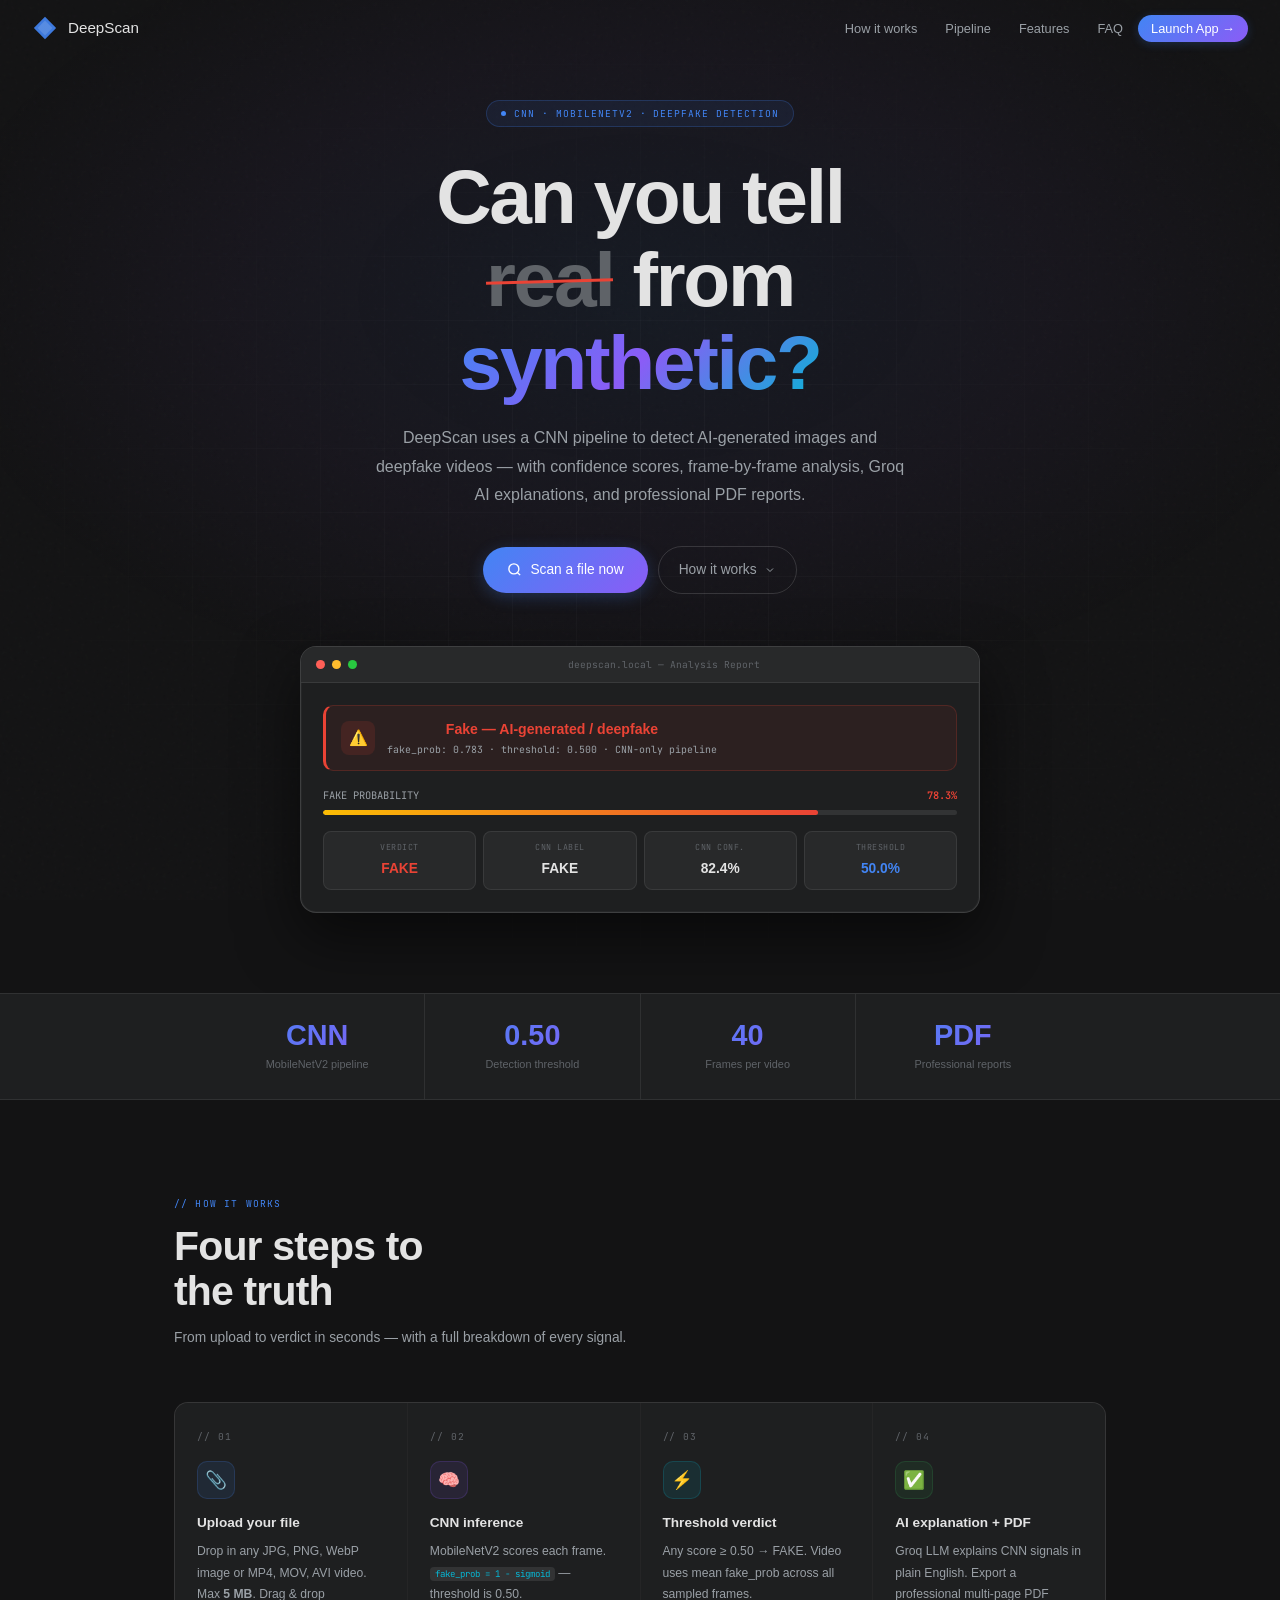
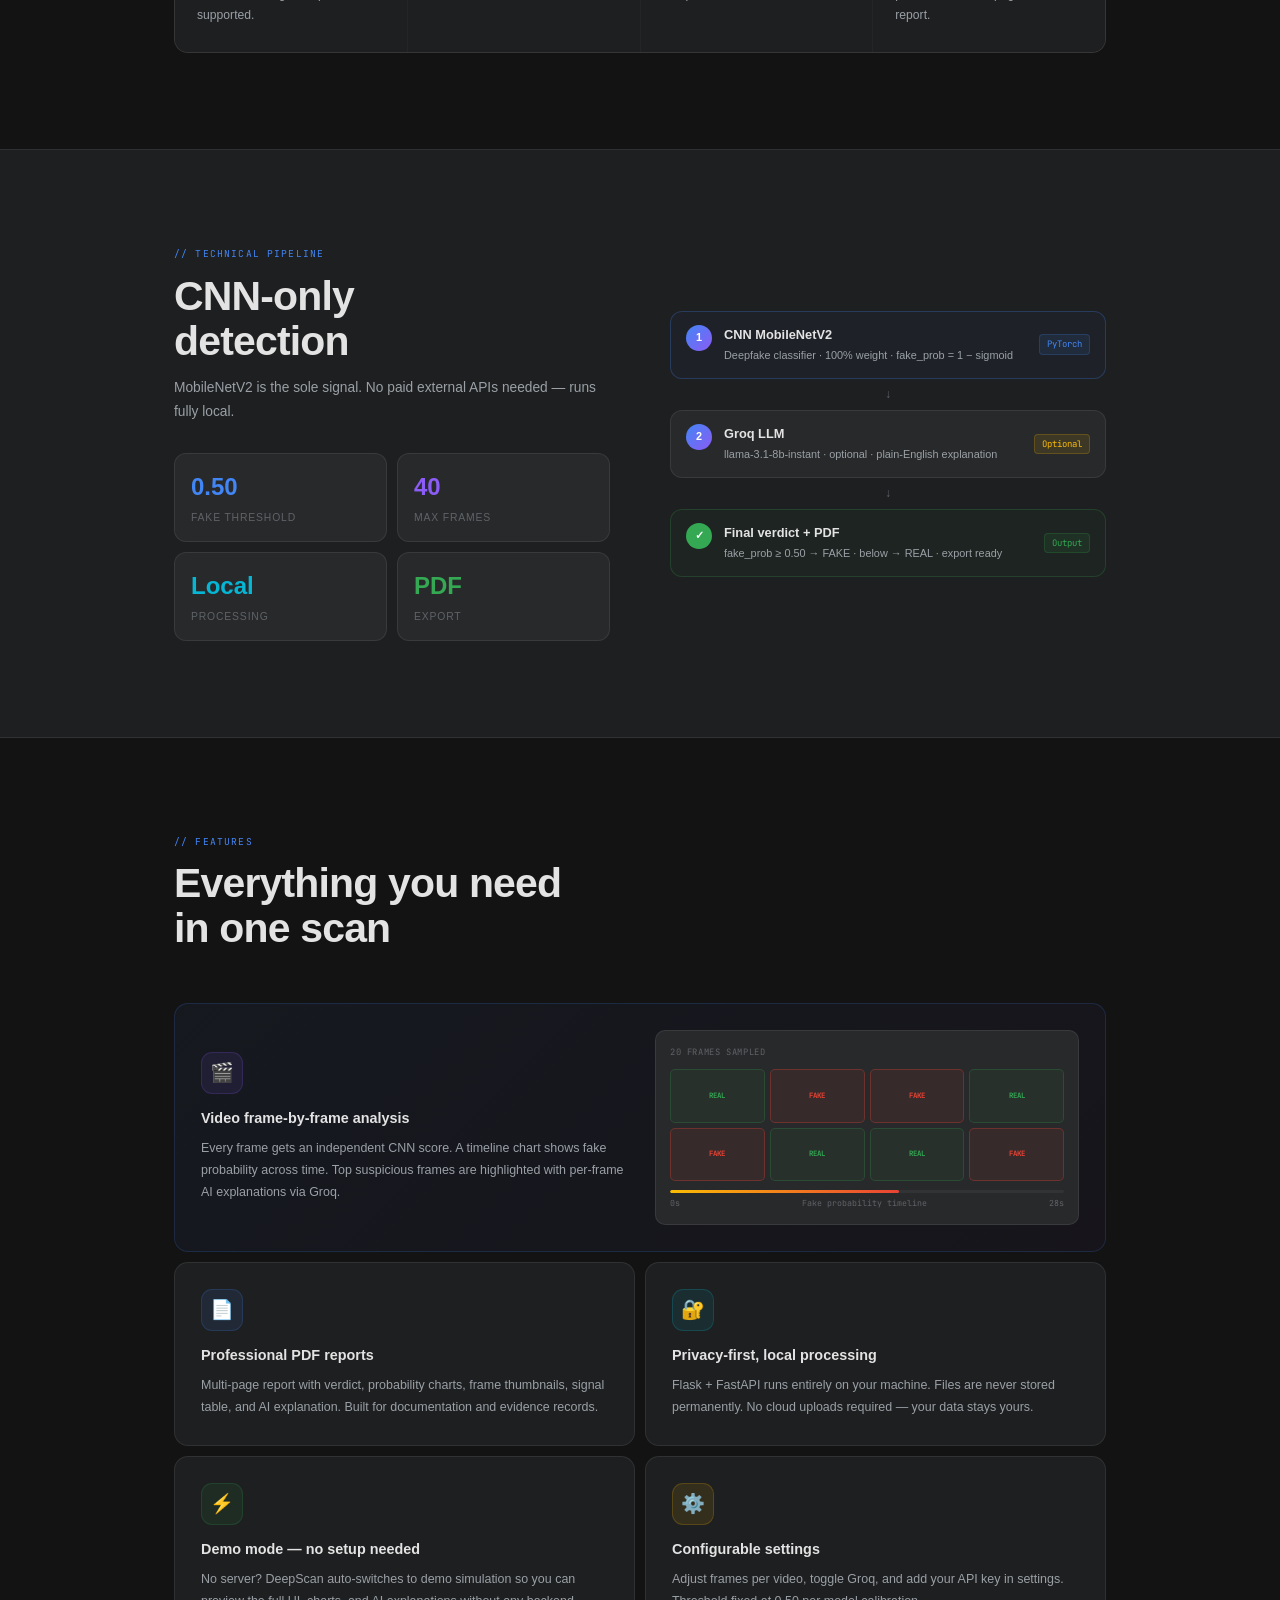
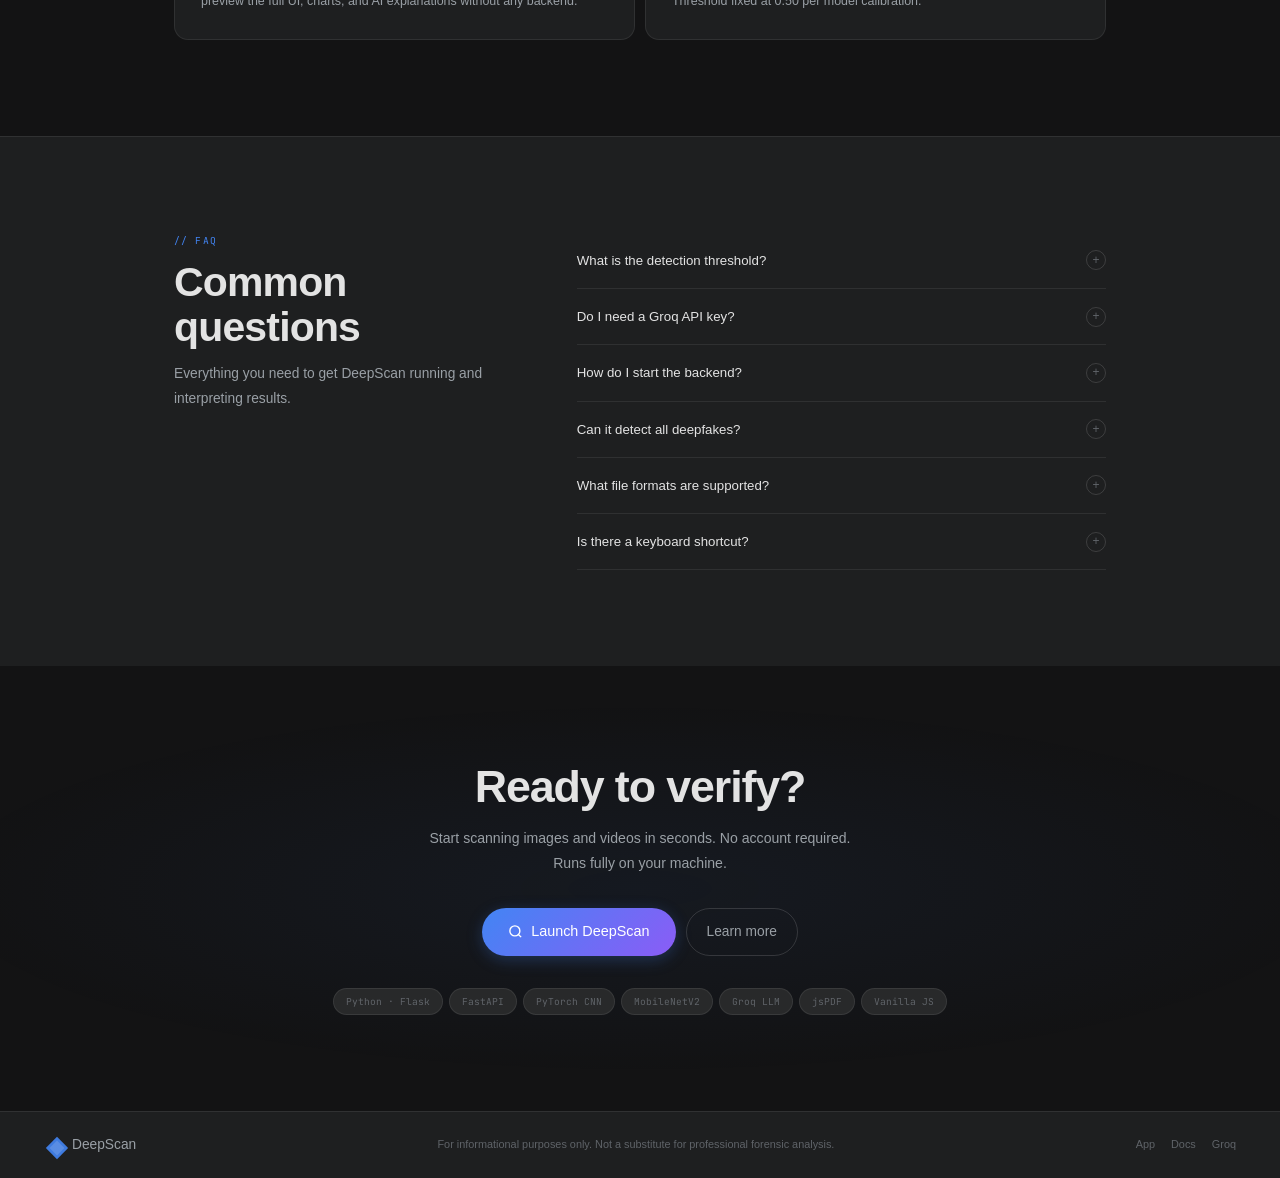
==== commit 3a3c094d: "Update index.html" ====
--- a/Frontend/index.html
+++ b/Frontend/index.html
@@ -1,11 +1,11 @@
-<!DOCTYPE html>
+  <!DOCTYPE html>
 <html lang="en">
 <head>
   <meta charset="UTF-8" />
   <meta name="viewport" content="width=device-width, initial-scale=1.0" />
   <title>DeepScan — AI Deepfake Detector</title>
   <link rel="preconnect" href="https://fonts.googleapis.com">
-  <link href="https://fonts.googleapis.com/css2?family=Playfair+Display:wght@700;900&family=Google+Sans:wght@400;500;700&family=JetBrains+Mono:wght@400;500&display=swap" rel="stylesheet">
+  <link href="https://fonts.googleapis.com/css2?family=Google+Sans:wght@400;500;700&family=Google+Sans+Text:wght@400;500&family=JetBrains+Mono:wght@400;500&display=swap" rel="stylesheet">
   <style>
     *, *::before, *::after { box-sizing: border-box; margin: 0; padding: 0; }
     :root {
@@ -24,495 +24,367 @@
       --text:        #e3e3e3;
       --text-2:      #9aa0a6;
       --text-3:      #5f6368;
-      --font-display:'Playfair Display', Georgia, serif;
       --font-ui:     'Google Sans', 'Segoe UI', sans-serif;
+      --font-text:   'Google Sans Text', 'Google Sans', sans-serif;
       --font-mono:   'JetBrains Mono', monospace;
     }
     html { scroll-behavior: smooth; }
     body {
       background: var(--bg); color: var(--text);
-      font-family: var(--font-ui); font-size: 15px; line-height: 1.6;
+      font-family: var(--font-text); font-size: 14px; line-height: 1.6;
       overflow-x: hidden;
     }
-
-    /* ══ NOISE OVERLAY ══ */
     body::before {
       content: ''; position: fixed; inset: 0; z-index: 0; pointer-events: none;
       background-image: url("data:image/svg+xml,%3Csvg viewBox='0 0 256 256' xmlns='http://www.w3.org/2000/svg'%3E%3Cfilter id='noise'%3E%3CfeTurbulence type='fractalNoise' baseFrequency='0.9' numOctaves='4' stitchTiles='stitch'/%3E%3C/filter%3E%3Crect width='100%25' height='100%25' filter='url(%23noise)' opacity='0.04'/%3E%3C/svg%3E");
-      opacity: 0.4;
+      opacity: 0.5;
     }
 
     /* ══ NAV ══ */
     .topnav {
       position: fixed; top: 0; left: 0; right: 0; z-index: 200;
       display: flex; align-items: center; justify-content: space-between;
-      padding: 0 44px; height: 60px;
+      padding: 0 32px; height: 56px;
       transition: all 0.3s ease;
     }
     .topnav.stuck {
-      background: rgba(19,19,20,0.96); backdrop-filter: blur(20px);
+      background: rgba(19,19,20,0.95); backdrop-filter: blur(20px);
       border-bottom: 1px solid var(--border);
     }
     .nav-logo { display: flex; align-items: center; gap: 10px; text-decoration: none; }
-    .nav-gem svg { width: 28px; height: 28px; }
-    .nav-brand { font-family: var(--font-display); font-size: 1.1rem; font-weight: 700; color: var(--text); letter-spacing: -0.01em; }
+    .nav-gem { width: 26px; height: 26px; }
+    .nav-gem svg { width: 26px; height: 26px; }
+    .nav-brand { font-family: var(--font-ui); font-size: 0.95rem; font-weight: 500; color: var(--text); }
     .nav-links { display: flex; align-items: center; gap: 2px; list-style: none; }
     .nav-links a {
       color: var(--text-2); text-decoration: none;
-      font-family: var(--font-ui); font-size: 0.82rem;
-      padding: 7px 15px; border-radius: 50px; transition: all 0.2s;
+      font-family: var(--font-ui); font-size: 0.8rem;
+      padding: 6px 13px; border-radius: 50px; transition: all 0.2s;
     }
     .nav-links a:hover { background: var(--bg3); color: var(--text); }
     .nav-cta {
       background: linear-gradient(135deg, var(--accent-blue), var(--accent-pur)) !important;
       color: #fff !important; font-weight: 500 !important;
-      box-shadow: 0 2px 10px rgba(66,133,244,0.22); border-radius: 50px !important;
-    }
-    .nav-cta:hover { opacity: 0.88 !important; transform: translateY(-1px); }
+      box-shadow: 0 2px 10px rgba(66,133,244,0.22);
+    }
+    .nav-cta:hover { opacity: 0.88 !important; transform: translateY(-1px); box-shadow: 0 4px 18px rgba(66,133,244,0.35) !important; }
     .hamburger { display: none; flex-direction: column; gap: 5px; background: none; border: none; cursor: pointer; padding: 4px; }
     .hamburger span { display: block; width: 20px; height: 1.5px; background: var(--text-2); border-radius: 2px; transition: all 0.3s; }
 
     /* ══ HERO ══ */
     .hero {
-      position: relative; min-height: 100vh;
-      display: grid; grid-template-columns: 1fr 1fr;
-      align-items: center; gap: 0;
-      overflow: hidden; z-index: 1;
-    }
-    .hero-left {
-      padding: 120px 60px 80px 60px;
-      display: flex; flex-direction: column; justify-content: center;
-      position: relative; z-index: 2;
-    }
-    .hero-right {
-      position: relative; height: 100vh; overflow: hidden;
-    }
-    .hero-right-img {
-      width: 100%; height: 100%; object-fit: cover;
-      filter: brightness(0.45) saturate(0.7);
-    }
-    .hero-right-overlay {
-      position: absolute; inset: 0;
-      background: linear-gradient(135deg, rgba(19,19,20,0.9) 0%, rgba(66,133,244,0.08) 60%, transparent 100%);
-    }
-
-    /* Deepfake sample image placeholder */
-    .hero-img-placeholder {
-      width: 100%; height: 100%;
-      background: linear-gradient(135deg, #1a1a2e 0%, #16213e 40%, #0f3460 100%);
-      display: flex; align-items: center; justify-content: center;
-      position: relative; overflow: hidden;
-    }
-    .hero-img-placeholder::before {
-      content: '';
-      position: absolute; inset: 0;
-      background:
-        repeating-linear-gradient(0deg, transparent, transparent 2px, rgba(66,133,244,0.03) 2px, rgba(66,133,244,0.03) 4px),
-        repeating-linear-gradient(90deg, transparent, transparent 2px, rgba(66,133,244,0.03) 2px, rgba(66,133,244,0.03) 4px);
-    }
-    .face-scan-anim {
-      width: 320px; height: 380px;
-      position: relative; display: flex; align-items: center; justify-content: center;
-    }
-    .face-svg { width: 220px; height: 260px; opacity: 0.6; }
-    .scan-line {
-      position: absolute; left: 0; right: 0; height: 2px;
-      background: linear-gradient(90deg, transparent, var(--accent-cyan), var(--accent-blue), transparent);
-      animation: scanMove 3s linear infinite;
-      box-shadow: 0 0 12px var(--accent-cyan);
-    }
-    @keyframes scanMove {
-      0% { top: 10%; opacity: 0; }
-      10% { opacity: 1; }
-      90% { opacity: 1; }
-      100% { top: 90%; opacity: 0; }
-    }
-    .corner { position: absolute; width: 20px; height: 20px; border-color: var(--accent-blue); border-style: solid; }
-    .corner-tl { top: 0; left: 0; border-width: 2px 0 0 2px; }
-    .corner-tr { top: 0; right: 0; border-width: 2px 2px 0 0; }
-    .corner-bl { bottom: 0; left: 0; border-width: 0 0 2px 2px; }
-    .corner-br { bottom: 0; right: 0; border-width: 0 2px 2px 0; }
-
-    /* hero overlaid verdict card */
-    .hero-verdict-card {
-      position: absolute; bottom: 48px; left: -60px; z-index: 10;
-      background: rgba(19,19,20,0.92); backdrop-filter: blur(16px);
-      border: 1px solid rgba(234,67,53,0.3); border-left: 3px solid var(--fake);
-      border-radius: 14px; padding: 16px 20px; width: 280px;
-      box-shadow: 0 12px 40px rgba(0,0,0,0.6);
-      animation: fadeUp 0.6s 0.8s ease both; opacity: 0;
-    }
-    .hvc-label { font-family: var(--font-mono); font-size: 0.55rem; color: var(--text-3); text-transform: uppercase; letter-spacing: 0.1em; margin-bottom: 8px; }
-    .hvc-verdict { font-family: var(--font-ui); font-size: 0.9rem; font-weight: 700; color: var(--fake); margin-bottom: 10px; display: flex; align-items: center; gap: 7px; }
-    .hvc-bar { height: 4px; background: var(--bg4); border-radius: 2px; overflow: hidden; margin-bottom: 6px; }
-    .hvc-fill { height: 100%; width: 0; background: linear-gradient(90deg, var(--warn), var(--fake)); border-radius: 2px; animation: fillHvc 2s 1.4s cubic-bezier(0.16,1,0.3,1) forwards; }
-    @keyframes fillHvc { to { width: 78%; } }
-    .hvc-pct { font-family: var(--font-mono); font-size: 0.65rem; color: var(--text-2); }
-
-    /* hero rating card */
-    .hero-rating-card {
-      position: absolute; top: 120px; right: -40px; z-index: 10;
-      background: rgba(19,19,20,0.92); backdrop-filter: blur(16px);
-      border: 1px solid var(--border2); border-radius: 14px; padding: 14px 18px;
-      box-shadow: 0 8px 32px rgba(0,0,0,0.5);
-      animation: fadeUp 0.6s 1s ease both; opacity: 0;
-    }
-    .hrc-stars { color: var(--warn); font-size: 0.7rem; margin-bottom: 4px; letter-spacing: 2px; }
-    .hrc-text { font-size: 0.7rem; color: var(--text-2); margin-bottom: 10px; max-width: 160px; line-height: 1.5; }
-    .hrc-user { display: flex; align-items: center; gap: 8px; }
-    .hrc-avatar { width: 28px; height: 28px; border-radius: 50%; background: linear-gradient(135deg, var(--accent-blue), var(--accent-pur)); display: flex; align-items: center; justify-content: center; font-size: 0.65rem; font-weight: 700; color: #fff; flex-shrink: 0; }
-    .hrc-name { font-size: 0.72rem; font-weight: 600; color: var(--text); }
-    .hrc-role { font-size: 0.6rem; color: var(--text-3); }
-
-    /* badges on hero right */
-    .hero-badges {
-      position: absolute; right: 24px; top: 50%; transform: translateY(-50%);
-      display: flex; flex-direction: column; gap: 10px; z-index: 10;
-    }
-    .hb { background: rgba(19,19,20,0.85); backdrop-filter: blur(12px); border: 1px solid var(--border2); border-radius: 10px; padding: 9px 13px; display: flex; align-items: center; gap: 8px; }
-    .hb-icon { font-size: 0.85rem; }
-    .hb-text { font-size: 0.65rem; color: var(--text-2); font-family: var(--font-ui); }
-
+      position: relative; z-index: 1; min-height: 100vh;
+      display: flex; flex-direction: column; align-items: center; justify-content: center;
+      padding: 100px 24px 80px; text-align: center; overflow: hidden;
+    }
+    .hero-bg {
+      position: absolute; inset: 0; z-index: 0; pointer-events: none;
+      background: radial-gradient(ellipse 80% 60% at 50% 30%,
+        rgba(66,133,244,0.07) 0%, rgba(139,92,246,0.04) 40%, transparent 70%);
+    }
+    .hero-grid-lines {
+      position: absolute; inset: 0; z-index: 0; pointer-events: none;
+      background-image:
+        linear-gradient(rgba(255,255,255,0.022) 1px, transparent 1px),
+        linear-gradient(90deg, rgba(255,255,255,0.022) 1px, transparent 1px);
+      background-size: 64px 64px;
+      mask-image: radial-gradient(ellipse 70% 70% at 50% 50%, black 20%, transparent 80%);
+    }
     .hero-eyebrow {
       display: inline-flex; align-items: center; gap: 8px;
       background: rgba(66,133,244,0.08); border: 1px solid rgba(66,133,244,0.22);
-      border-radius: 50px; padding: 5px 15px;
-      font-family: var(--font-mono); font-size: 0.58rem;
+      border-radius: 50px; padding: 5px 14px;
+      font-family: var(--font-mono); font-size: 0.6rem;
       color: var(--accent-blue); letter-spacing: 0.1em; text-transform: uppercase;
-      margin-bottom: 24px; width: fit-content;
+      margin-bottom: 28px; position: relative; z-index: 1;
       animation: fadeUp 0.5s 0.05s ease both;
     }
     .eyebrow-dot { width: 5px; height: 5px; border-radius: 50%; background: var(--accent-blue); animation: blink 1.4s infinite; }
     @keyframes blink { 0%,100%{opacity:1}50%{opacity:0.2} }
-
     .hero-h1 {
-      font-family: var(--font-display); font-size: clamp(2.6rem, 5vw, 4.4rem);
-      font-weight: 900; line-height: 1.05; letter-spacing: -0.02em;
-      color: var(--text); margin-bottom: 22px;
+      font-family: var(--font-ui); font-size: clamp(2.2rem, 6vw, 5rem);
+      font-weight: 700; line-height: 1.08; letter-spacing: -0.03em;
+      color: var(--text); margin-bottom: 20px;
+      position: relative; z-index: 1;
       animation: fadeUp 0.5s 0.12s ease both;
     }
     .h1-grad { background: linear-gradient(135deg, var(--accent-blue) 0%, var(--accent-pur) 50%, var(--accent-cyan) 100%); -webkit-background-clip: text; -webkit-text-fill-color: transparent; background-clip: text; }
     .h1-strike { position: relative; color: var(--text-3); display: inline-block; }
-    .h1-strike::after { content: ''; position: absolute; left: 0; right: 0; top: 50%; height: 3px; background: var(--fake); transform: rotate(-1.5deg); }
-
+    .h1-strike::after { content: ''; position: absolute; left: 0; right: 0; top: 50%; height: 2.5px; background: var(--fake); transform: rotate(-1.5deg); }
     .hero-sub {
-      font-size: 0.9rem; color: var(--text-2);
-      max-width: 440px; margin-bottom: 36px; line-height: 1.8;
+      font-size: clamp(0.84rem, 1.8vw, 1rem); color: var(--text-2);
+      max-width: 540px; margin: 0 auto 36px; line-height: 1.78;
+      position: relative; z-index: 1;
       animation: fadeUp 0.5s 0.2s ease both;
     }
     .hero-btns {
-      display: flex; align-items: center; gap: 12px; flex-wrap: wrap;
+      display: flex; align-items: center; gap: 10px; flex-wrap: wrap;
+      justify-content: center; position: relative; z-index: 1;
       animation: fadeUp 0.5s 0.28s ease both;
     }
     .btn-p {
       display: inline-flex; align-items: center; gap: 8px;
       background: linear-gradient(135deg, var(--accent-blue), var(--accent-pur));
       color: #fff; text-decoration: none;
-      font-family: var(--font-ui); font-size: 0.88rem; font-weight: 500;
-      padding: 13px 26px; border-radius: 50px;
-      box-shadow: 0 4px 18px rgba(66,133,244,0.3); transition: all 0.2s;
-    }
-    .btn-p:hover { opacity: 0.9; transform: translateY(-2px); box-shadow: 0 8px 28px rgba(66,133,244,0.4); }
+      font-family: var(--font-ui); font-size: 0.86rem; font-weight: 500;
+      padding: 12px 24px; border-radius: 50px;
+      box-shadow: 0 4px 16px rgba(66,133,244,0.25); transition: all 0.2s;
+    }
+    .btn-p:hover { opacity: 0.9; transform: translateY(-2px); box-shadow: 0 8px 28px rgba(66,133,244,0.35); }
     .btn-g {
-      display: inline-flex; align-items: center; gap: 8px;
+      display: inline-flex; align-items: center; gap: 7px;
       background: transparent; color: var(--text-2); text-decoration: none;
-      font-family: var(--font-ui); font-size: 0.88rem;
-      padding: 13px 22px; border-radius: 50px;
+      font-family: var(--font-ui); font-size: 0.86rem;
+      padding: 12px 20px; border-radius: 50px;
       border: 1px solid var(--border2); transition: all 0.2s;
     }
     .btn-g:hover { background: var(--bg3); color: var(--text); }
-    .btn-play {
-      display: inline-flex; align-items: center; gap: 10px;
-      background: transparent; color: var(--text-2); text-decoration: none;
-      font-family: var(--font-ui); font-size: 0.85rem; transition: all 0.2s;
-    }
-    .btn-play:hover { color: var(--text); }
-    .play-circle {
-      width: 42px; height: 42px; border-radius: 50%;
-      border: 1px solid var(--border2); display: flex; align-items: center; justify-content: center;
-      font-size: 0.7rem; transition: all 0.2s;
-    }
-    .btn-play:hover .play-circle { background: var(--bg3); border-color: var(--accent-blue); }
-
-    /* call strip below hero btns */
-    .hero-call-strip {
+
+    /* ── Demo card ── */
+    .hero-demo {
+      margin-top: 52px; width: 100%; max-width: 680px;
+      position: relative; z-index: 1;
+      animation: fadeUp 0.6s 0.36s ease both;
+    }
+    .demo-card {
+      background: var(--bg2); border: 1px solid var(--border2);
+      border-radius: 16px; overflow: hidden;
+      box-shadow: 0 0 0 1px rgba(255,255,255,0.03) inset, 0 24px 60px rgba(0,0,0,0.55);
+    }
+    .demo-bar {
+      background: var(--bg3); padding: 10px 15px;
+      display: flex; align-items: center; gap: 7px;
+      border-bottom: 1px solid var(--border);
+    }
+    .db-dot { width: 9px; height: 9px; border-radius: 50%; }
+    .db-r { background: #ff5f57; } .db-y { background: #febc2e; } .db-g { background: #28c840; }
+    .db-url { flex: 1; text-align: center; font-family: var(--font-mono); font-size: 0.6rem; color: var(--text-3); overflow: hidden; text-overflow: ellipsis; white-space: nowrap; }
+    .demo-body { padding: 22px; }
+    .demo-verdict-row {
       display: flex; align-items: center; gap: 12px;
-      margin-top: 32px; padding-top: 28px; border-top: 1px solid var(--border);
-      animation: fadeUp 0.5s 0.36s ease both;
-    }
-    .hcs-icon { width: 40px; height: 40px; border-radius: 50%; background: rgba(66,133,244,0.12); border: 1px solid rgba(66,133,244,0.22); display: flex; align-items: center; justify-content: center; font-size: 1rem; flex-shrink: 0; }
-    .hcs-num { font-family: var(--font-ui); font-size: 0.9rem; font-weight: 600; color: var(--text); }
-    .hcs-lbl { font-size: 0.68rem; color: var(--text-3); }
+      background: rgba(234,67,53,0.07); border: 1px solid rgba(234,67,53,0.2);
+      border-left: 3px solid var(--fake); border-radius: 10px;
+      padding: 12px 15px; margin-bottom: 16px;
+    }
+    .dv-icon { width: 34px; height: 34px; border-radius: 8px; background: rgba(234,67,53,0.12); display: flex; align-items: center; justify-content: center; font-size: 0.95rem; flex-shrink: 0; }
+    .dv-title { font-family: var(--font-ui); font-size: 0.88rem; font-weight: 600; color: var(--fake); }
+    .dv-sub { font-family: var(--font-mono); font-size: 0.62rem; color: var(--text-2); margin-top: 2px; }
+    .demo-bar-wrap { margin-bottom: 16px; }
+    .demo-bar-head { display: flex; justify-content: space-between; font-family: var(--font-mono); font-size: 0.65rem; color: var(--text-2); margin-bottom: 6px; }
+    .dbh-val { color: var(--fake); font-weight: 600; }
+    .demo-track { height: 5px; background: var(--bg4); border-radius: 3px; overflow: hidden; }
+    .demo-fill { height: 100%; width: 0; border-radius: 3px; background: linear-gradient(90deg, var(--warn), var(--fake)); animation: fillBar 1.8s 0.9s cubic-bezier(0.16,1,0.3,1) forwards; }
+    @keyframes fillBar { to { width: 78% } }
+    .demo-chips { display: grid; grid-template-columns: repeat(4, 1fr); gap: 7px; }
+    .dc { background: var(--bg3); border: 1px solid var(--border); border-radius: 8px; padding: 9px 10px; }
+    .dc-l { font-family: var(--font-mono); font-size: 0.52rem; color: var(--text-3); text-transform: uppercase; letter-spacing: 0.06em; margin-bottom: 4px; }
+    .dc-v { font-family: var(--font-ui); font-size: 0.86rem; font-weight: 600; }
+    .cv-f { color: var(--fake); } .cv-n { color: var(--text); } .cv-b { color: var(--accent-blue); }
 
     /* ══ STAT STRIP ══ */
     .stat-strip { position: relative; z-index: 1; background: var(--bg2); border-top: 1px solid var(--border); border-bottom: 1px solid var(--border); }
-    .stat-row { display: flex; justify-content: center; max-width: 900px; margin: 0 auto; flex-wrap: wrap; }
-    .stat-cell { flex: 1; min-width: 130px; text-align: center; padding: 28px 18px; border-right: 1px solid var(--border); }
+    .stat-row { display: flex; justify-content: center; max-width: 860px; margin: 0 auto; flex-wrap: wrap; }
+    .stat-cell { flex: 1; min-width: 130px; text-align: center; padding: 26px 18px; border-right: 1px solid var(--border); }
     .stat-cell:last-child { border-right: none; }
-    .sn { font-family: var(--font-display); font-size: 2rem; font-weight: 700; background: linear-gradient(135deg, var(--accent-blue), var(--accent-pur)); -webkit-background-clip: text; -webkit-text-fill-color: transparent; background-clip: text; line-height: 1.1; }
-    .sl { font-size: 0.68rem; color: var(--text-3); margin-top: 5px; }
-
-    /* ══ ABOUT SECTION ══ */
-    .about-sec {
-      position: relative; z-index: 1;
-      display: grid; grid-template-columns: 1fr 1fr;
-      min-height: 560px;
-    }
-    .about-img-col { position: relative; overflow: hidden; }
-    .about-img-col .aimg {
-      width: 100%; height: 100%; object-fit: cover;
-      filter: brightness(0.4) saturate(0.6);
-    }
-    .about-img-placeholder {
-      width: 100%; height: 100%; min-height: 480px;
-      background: linear-gradient(135deg, #0d1b2a, #1b2838, #0d1b2a);
-      display: flex; align-items: center; justify-content: center;
-      position: relative; overflow: hidden;
-    }
-    /* Deepfake comparison grid inside about */
-    .df-compare { width: 90%; display: grid; grid-template-columns: 1fr 1fr; gap: 8px; }
-    .df-frame {
-      aspect-ratio: 4/3; border-radius: 8px; position: relative; overflow: hidden;
-      display: flex; align-items: flex-end;
-    }
-    .df-frame-real { background: linear-gradient(135deg, #1a2a1a, #2a3a2a); border: 1px solid rgba(52,168,83,0.3); }
-    .df-frame-fake { background: linear-gradient(135deg, #2a1a1a, #3a2020); border: 1px solid rgba(234,67,53,0.3); }
-    .df-label {
-      padding: 5px 8px; font-family: var(--font-mono); font-size: 0.5rem;
-      font-weight: 700; letter-spacing: 0.08em; width: 100%; text-align: center;
-      backdrop-filter: blur(8px);
-    }
-    .df-label-real { background: rgba(52,168,83,0.25); color: var(--real); }
-    .df-label-fake { background: rgba(234,67,53,0.25); color: var(--fake); }
-    /* face sketch in df frames */
-    .df-face { position: absolute; top: 8px; left: 50%; transform: translateX(-50%); opacity: 0.4; }
-
-    .about-badge {
-      position: absolute; bottom: 32px; right: 28px;
-      background: linear-gradient(135deg, var(--accent-blue), var(--accent-pur));
-      border-radius: 12px; padding: 16px 20px; text-align: center;
-      box-shadow: 0 8px 30px rgba(66,133,244,0.4);
-    }
-    .ab-num { font-family: var(--font-display); font-size: 1.8rem; font-weight: 700; color: #fff; line-height: 1; }
-    .ab-text { font-size: 0.62rem; color: rgba(255,255,255,0.75); margin-top: 3px; }
-
-    .about-text-col { padding: 80px 64px; display: flex; flex-direction: column; justify-content: center; background: var(--bg); }
-    .sec-eyebrow { font-family: var(--font-mono); font-size: 0.58rem; color: var(--accent-blue); text-transform: uppercase; letter-spacing: 0.14em; margin-bottom: 14px; }
-    .sec-h2 { font-family: var(--font-display); font-size: clamp(1.8rem, 3.2vw, 3rem); font-weight: 700; line-height: 1.1; letter-spacing: -0.02em; color: var(--text); margin-bottom: 16px; }
-    .sec-desc { font-size: 0.86rem; color: var(--text-2); line-height: 1.82; max-width: 420px; margin-bottom: 32px; }
-
-    /* ══ PRODUCT GRID (Sample Images) ══ */
-    .samples-sec { position: relative; z-index: 1; background: var(--bg); padding: 96px 60px; }
-    .samples-header { text-align: center; margin-bottom: 56px; }
-    .samples-header .sec-h2 { margin-bottom: 10px; }
-    .samples-header p { font-size: 0.86rem; color: var(--text-2); max-width: 500px; margin: 0 auto; line-height: 1.8; }
-
-    .samples-grid {
-      display: grid; grid-template-columns: repeat(3, 1fr);
-      gap: 16px; max-width: 1000px; margin: 0 auto;
-    }
-    .sample-card {
-      border-radius: 16px; overflow: hidden; position: relative;
+    .sn { font-family: var(--font-ui); font-size: 1.8rem; font-weight: 700; background: linear-gradient(135deg, var(--accent-blue), var(--accent-pur)); -webkit-background-clip: text; -webkit-text-fill-color: transparent; background-clip: text; line-height: 1.1; }
+    .sl { font-size: 0.68rem; color: var(--text-3); margin-top: 4px; }
+
+    /* ══ SHARED SECTION ══ */
+    .sec { position: relative; z-index: 1; }
+    .sec-inner { max-width: 1020px; margin: 0 auto; padding: 96px 44px; }
+    .sec-eyebrow { font-family: var(--font-mono); font-size: 0.6rem; color: var(--accent-blue); text-transform: uppercase; letter-spacing: 0.12em; margin-bottom: 12px; }
+    .sec-h2 { font-family: var(--font-ui); font-size: clamp(1.5rem, 3.2vw, 2.6rem); font-weight: 700; line-height: 1.1; letter-spacing: -0.02em; color: var(--text); margin-bottom: 12px; }
+    .sec-desc { font-size: 0.86rem; color: var(--text-2); max-width: 460px; line-height: 1.78; }
+
+    /* ══ HOW IT WORKS ══ */
+    .steps-grid {
+      display: grid; grid-template-columns: repeat(4, 1fr);
+      gap: 1px; margin-top: 52px;
+      background: var(--border); border: 1px solid var(--border);
+      border-radius: 14px; overflow: hidden;
+    }
+    .step {
+      background: var(--bg2); padding: 26px 22px;
+      transition: background 0.2s;
+    }
+    .step:hover { background: var(--bg3); }
+    .step-n { font-family: var(--font-mono); font-size: 0.6rem; color: var(--text-3); letter-spacing: 0.1em; margin-bottom: 16px; }
+    .step-icon { width: 38px; height: 38px; border-radius: 10px; display: flex; align-items: center; justify-content: center; font-size: 1.1rem; margin-bottom: 13px; }
+    .si-b { background: rgba(66,133,244,0.1); border: 1px solid rgba(66,133,244,0.18); }
+    .si-p { background: rgba(139,92,246,0.1); border: 1px solid rgba(139,92,246,0.18); }
+    .si-c { background: rgba(6,182,212,0.1);  border: 1px solid rgba(6,182,212,0.18); }
+    .si-g { background: rgba(52,168,83,0.1);  border: 1px solid rgba(52,168,83,0.18); }
+    .si-w { background: rgba(251,188,4,0.1);  border: 1px solid rgba(251,188,4,0.18); }
+    .step-title { font-family: var(--font-ui); font-size: 0.85rem; font-weight: 600; color: var(--text); margin-bottom: 8px; }
+    .step-desc { font-size: 0.76rem; color: var(--text-2); line-height: 1.75; }
+    code { font-family: var(--font-mono); font-size: 0.75em; background: var(--bg4); padding: 1px 5px; border-radius: 4px; color: var(--accent-cyan); }
+
+    /* ══ PIPELINE ══ */
+    .pipe-sec { background: var(--bg2); border-top: 1px solid var(--border); border-bottom: 1px solid var(--border); }
+    .pipe-grid { display: grid; grid-template-columns: 1fr 1fr; gap: 60px; align-items: center; }
+    .pipe-steps { display: flex; flex-direction: column; gap: 4px; }
+    .ps {
+      display: flex; align-items: flex-start; gap: 12px;
       background: var(--bg3); border: 1px solid var(--border);
-      transition: all 0.3s; cursor: pointer;
-    }
-    .sample-card:hover { transform: translateY(-6px); box-shadow: 0 20px 50px rgba(0,0,0,0.5); border-color: var(--border2); }
-    .sample-card:nth-child(2) { margin-top: -24px; }
-
-    .sample-img-wrap { aspect-ratio: 3/4; position: relative; overflow: hidden; }
-    .sample-face-img {
-      width: 100%; height: 100%;
-      display: flex; align-items: center; justify-content: center;
-      position: relative;
-    }
-    /* Generated face visuals */
-    .face-art { width: 100%; height: 100%; position: relative; }
-    .fa-1 { background: radial-gradient(ellipse at 50% 30%, #2a1f3d 0%, #130f1e 60%, #0a0a12 100%); }
-    .fa-2 { background: radial-gradient(ellipse at 50% 30%, #1f2a1f 0%, #0f1e0f 60%, #0a120a 100%); }
-    .fa-3 { background: radial-gradient(ellipse at 50% 30%, #2a1f1f 0%, #1e0f0f 60%, #120a0a 100%); }
-
-    .sample-info { padding: 14px 16px 16px; }
-    .si-stars { color: var(--warn); font-size: 0.62rem; letter-spacing: 2px; margin-bottom: 4px; }
-    .si-name { font-family: var(--font-ui); font-size: 0.88rem; font-weight: 600; color: var(--text); margin-bottom: 4px; }
-    .si-desc { font-size: 0.72rem; color: var(--text-2); line-height: 1.6; }
-    .si-badge {
-      display: inline-flex; align-items: center; gap: 5px;
-      margin-top: 10px; padding: 4px 10px; border-radius: 50px;
-      font-family: var(--font-mono); font-size: 0.52rem; font-weight: 700;
-    }
-    .sib-fake { background: rgba(234,67,53,0.1); color: var(--fake); border: 1px solid rgba(234,67,53,0.25); }
-    .sib-real { background: rgba(52,168,83,0.1); color: var(--real); border: 1px solid rgba(52,168,83,0.25); }
-    .si-prob { font-family: var(--font-mono); font-size: 0.6rem; color: var(--text-3); margin-left: auto; margin-top: 10px; }
-    .sample-add-btn {
-      position: absolute; top: 12px; right: 12px;
-      width: 30px; height: 30px; border-radius: 50%;
-      background: rgba(19,19,20,0.8); backdrop-filter: blur(8px);
-      border: 1px solid var(--border2); display: flex; align-items: center; justify-content: center;
-      color: var(--text-2); font-size: 0.9rem; cursor: pointer; transition: all 0.2s;
-      text-decoration: none;
-    }
-    .sample-add-btn:hover { background: var(--accent-blue); border-color: var(--accent-blue); color: #fff; }
-
-    /* SVG face artworks */
-    .face-svg-art { width: 100px; height: 120px; opacity: 0.35; }
-    .glitch-overlay {
-      position: absolute; inset: 0; pointer-events: none;
-      background: repeating-linear-gradient(0deg, transparent, transparent 3px, rgba(66,133,244,0.04) 3px, rgba(66,133,244,0.04) 4px);
-    }
-    .scanline-overlay {
-      position: absolute; inset: 0; pointer-events: none;
-      background: linear-gradient(transparent 50%, rgba(0,0,0,0.25) 50%);
-      background-size: 100% 4px;
-      animation: scanlines 8s linear infinite;
-    }
-    @keyframes scanlines { from { background-position: 0 0; } to { background-position: 0 100px; } }
-
-    /* ══ LOGO STRIP ══ */
-    .logo-strip { background: var(--warn); padding: 18px 44px; overflow: hidden; position: relative; z-index: 1; }
-    .logo-track { display: flex; gap: 48px; align-items: center; animation: scrollLogos 20s linear infinite; white-space: nowrap; }
-    .logo-item { font-family: var(--font-mono); font-size: 0.68rem; font-weight: 600; color: rgba(19,19,20,0.6); letter-spacing: 0.06em; display: flex; align-items: center; gap: 7px; flex-shrink: 0; }
-    @keyframes scrollLogos { from { transform: translateX(0); } to { transform: translateX(-50%); } }
-
-    /* ══ SERVICES ══ */
-    .services-sec { position: relative; z-index: 1; padding: 96px 60px; background: var(--bg); }
-    .services-header { text-align: center; margin-bottom: 56px; }
-    .services-grid { display: grid; grid-template-columns: repeat(4, 1fr); gap: 14px; max-width: 1000px; margin: 0 auto; }
-    .svc {
+      border-radius: 12px; padding: 13px 15px; transition: border-color 0.2s;
+    }
+    .ps:hover { border-color: var(--border2); }
+    .ps.ps-active { background: rgba(66,133,244,0.04); border-color: rgba(66,133,244,0.26); }
+    .ps.ps-ok { background: rgba(52,168,83,0.04); border-color: rgba(52,168,83,0.22); }
+    .ps-num { width: 26px; height: 26px; border-radius: 50%; flex-shrink: 0; display: flex; align-items: center; justify-content: center; font-family: var(--font-ui); font-size: 0.68rem; font-weight: 600; color: #fff; background: linear-gradient(135deg, var(--accent-blue), var(--accent-pur)); }
+    .ps.ps-ok .ps-num { background: var(--real); }
+    .ps-info { flex: 1; min-width: 0; }
+    .ps-name { font-family: var(--font-ui); font-size: 0.8rem; font-weight: 600; color: var(--text); }
+    .ps-desc { font-size: 0.68rem; color: var(--text-2); margin-top: 2px; }
+    .ps-badge { font-family: var(--font-mono); font-size: 0.56rem; padding: 2px 7px; border-radius: 4px; flex-shrink: 0; align-self: center; }
+    .pb-b { background: rgba(66,133,244,0.1); color: var(--accent-blue); border: 1px solid rgba(66,133,244,0.2); }
+    .pb-g { background: rgba(52,168,83,0.1); color: var(--real); border: 1px solid rgba(52,168,83,0.2); }
+    .pb-w { background: rgba(251,188,4,0.1); color: var(--warn); border: 1px solid rgba(251,188,4,0.2); }
+    .ps-arrow { text-align: center; color: var(--text-3); font-size: 0.75rem; padding: 2px 0; }
+    .pipe-metrics { display: grid; grid-template-columns: 1fr 1fr; gap: 10px; margin-top: 28px; }
+    .pm { background: var(--bg3); border: 1px solid var(--border); border-radius: 12px; padding: 14px 16px; }
+    .pm-val { font-family: var(--font-ui); font-size: 1.5rem; font-weight: 700; margin-bottom: 4px; }
+    .pmv-b { color: var(--accent-blue); } .pmv-p { color: var(--accent-pur); } .pmv-c { color: var(--accent-cyan); } .pmv-g { color: var(--real); }
+    .pm-lbl { font-size: 0.65rem; color: var(--text-3); text-transform: uppercase; letter-spacing: 0.08em; }
+
+    /* ══ FEATURES ══ */
+    .feat-grid { display: grid; grid-template-columns: repeat(2, 1fr); gap: 10px; margin-top: 52px; }
+    .fc {
       background: var(--bg2); border: 1px solid var(--border);
-      border-radius: 16px; padding: 28px 22px;
-      transition: all 0.25s; position: relative; overflow: hidden; cursor: pointer;
-    }
-    .svc::before { content: ''; position: absolute; top: 0; left: 0; right: 0; height: 2px; background: linear-gradient(90deg, transparent, var(--accent-blue), transparent); opacity: 0; transition: opacity 0.25s; }
-    .svc:hover { background: var(--bg3); border-color: rgba(66,133,244,0.25); transform: translateY(-4px); box-shadow: 0 16px 40px rgba(0,0,0,0.4); }
-    .svc:hover::before { opacity: 1; }
-    .svc.svc-active { background: linear-gradient(135deg, rgba(66,133,244,0.12), rgba(139,92,246,0.08)); border-color: rgba(66,133,244,0.3); }
-    .svc-icon { width: 48px; height: 48px; border-radius: 12px; display: flex; align-items: center; justify-content: center; font-size: 1.3rem; margin-bottom: 18px; }
-    .si-b { background: rgba(66,133,244,0.12); border: 1px solid rgba(66,133,244,0.2); }
-    .si-p { background: rgba(139,92,246,0.12); border: 1px solid rgba(139,92,246,0.2); }
-    .si-c { background: rgba(6,182,212,0.12);  border: 1px solid rgba(6,182,212,0.2); }
-    .si-g { background: rgba(52,168,83,0.12);  border: 1px solid rgba(52,168,83,0.2); }
-    .svc-title { font-family: var(--font-ui); font-size: 0.9rem; font-weight: 600; color: var(--text); margin-bottom: 10px; }
-    .svc-desc { font-size: 0.75rem; color: var(--text-2); line-height: 1.75; margin-bottom: 18px; }
-    .svc-link {
-      display: inline-flex; align-items: center; gap: 6px;
-      font-size: 0.75rem; color: var(--accent-blue); text-decoration: none;
-      font-weight: 500; transition: gap 0.2s;
-    }
-    .svc-link:hover { gap: 9px; }
-
-    /* ══ STATS BOTTOM ══ */
-    .stats-bottom {
-      position: relative; z-index: 1;
-      display: grid; grid-template-columns: 1fr 1fr;
-      background: var(--bg2); border-top: 1px solid var(--border);
-    }
-    .stats-left { padding: 72px 64px; display: flex; flex-direction: column; justify-content: center; }
-    .stats-left .sec-h2 { margin-bottom: 0; }
-    .stats-grid { display: grid; grid-template-columns: repeat(4, 1fr); }
-    .stat-big { padding: 44px 40px; border-left: 1px solid var(--border); display: flex; flex-direction: column; gap: 6px; }
-    .stat-big:first-child { border-left: none; }
-    .stat-big-n { font-family: var(--font-display); font-size: 2.4rem; font-weight: 700; background: linear-gradient(135deg, var(--accent-blue), var(--accent-pur)); -webkit-background-clip: text; -webkit-text-fill-color: transparent; background-clip: text; line-height: 1; }
-    .stat-big-l { font-size: 0.7rem; color: var(--text-3); text-transform: uppercase; letter-spacing: 0.07em; }
+      border-radius: 14px; padding: 26px; transition: all 0.22s; position: relative; overflow: hidden;
+    }
+    .fc::before { content: ''; position: absolute; top: 0; left: 0; right: 0; height: 1px; background: linear-gradient(90deg, transparent, var(--accent-blue), transparent); opacity: 0; transition: opacity 0.25s; }
+    .fc:hover { background: var(--bg3); border-color: var(--border2); }
+    .fc:hover::before { opacity: 1; }
+    .fc.fc-big { grid-column: span 2; display: grid; grid-template-columns: 1fr 1fr; gap: 30px; align-items: center; background: linear-gradient(135deg, rgba(66,133,244,0.05), rgba(139,92,246,0.03)); border-color: rgba(66,133,244,0.18); }
+    .fc-icon { width: 42px; height: 42px; border-radius: 11px; display: flex; align-items: center; justify-content: center; font-size: 1.2rem; margin-bottom: 13px; }
+    .fc-title { font-family: var(--font-ui); font-size: 0.9rem; font-weight: 600; color: var(--text); margin-bottom: 8px; }
+    .fc-desc { font-size: 0.78rem; color: var(--text-2); line-height: 1.75; }
+    .mini-fw { background: var(--bg3); border: 1px solid var(--border); border-radius: 10px; padding: 14px; }
+    .mini-fl { font-family: var(--font-mono); font-size: 0.55rem; color: var(--text-3); text-transform: uppercase; letter-spacing: 0.07em; margin-bottom: 10px; }
+    .mini-fg { display: grid; grid-template-columns: repeat(4, 1fr); gap: 5px; }
+    .mf { aspect-ratio: 16/9; border-radius: 5px; display: flex; align-items: center; justify-content: center; font-family: var(--font-mono); font-size: 0.46rem; font-weight: 700; border: 1px solid transparent; }
+    .mf-f { background: rgba(234,67,53,0.08); border-color: rgba(234,67,53,0.3); color: var(--fake); }
+    .mf-r { background: rgba(52,168,83,0.06); border-color: rgba(52,168,83,0.22); color: var(--real); }
+    .mini-pb { height: 3px; background: var(--bg4); border-radius: 2px; margin-top: 9px; overflow: hidden; }
+    .mini-pf { height: 100%; width: 58%; background: linear-gradient(90deg, var(--warn), var(--fake)); border-radius: 2px; }
+    .mini-tl { display: flex; justify-content: space-between; font-family: var(--font-mono); font-size: 0.52rem; color: var(--text-3); margin-top: 4px; }
 
     /* ══ FAQ ══ */
-    .faq-sec { background: var(--bg); border-top: 1px solid var(--border); position: relative; z-index: 1; }
-    .faq-inner { max-width: 1020px; margin: 0 auto; padding: 96px 44px; }
-    .faq-layout { display: grid; grid-template-columns: 1fr 1.6fr; gap: 80px; align-items: start; }
+    .faq-sec { background: var(--bg2); border-top: 1px solid var(--border); }
+    .faq-layout { display: grid; grid-template-columns: 1fr 1.6fr; gap: 72px; align-items: start; }
     .faq-list { display: flex; flex-direction: column; }
     .faq-item { border-bottom: 1px solid var(--border); }
     .faq-q {
       display: flex; justify-content: space-between; align-items: center;
       padding: 17px 0; cursor: pointer; gap: 13px;
-      font-family: var(--font-ui); font-size: 0.84rem; font-weight: 500; color: var(--text);
-      user-select: none; transition: color 0.2s; min-height: 44px;
+      font-family: var(--font-ui); font-size: 0.83rem; font-weight: 500; color: var(--text);
+      user-select: none; transition: color 0.2s;
+      min-height: 44px;
     }
     .faq-q:hover { color: var(--accent-blue); }
-    .faq-ico { width: 22px; height: 22px; border-radius: 50%; border: 1px solid var(--border2); display: flex; align-items: center; justify-content: center; flex-shrink: 0; transition: all 0.25s; color: var(--text-3); font-size: 0.75rem; }
-    .faq-a { display: none; padding: 0 0 17px; font-size: 0.79rem; color: var(--text-2); line-height: 1.82; }
+    .faq-ico { width: 20px; height: 20px; border-radius: 50%; border: 1px solid var(--border2); display: flex; align-items: center; justify-content: center; flex-shrink: 0; transition: all 0.25s; color: var(--text-3); font-size: 0.75rem; }
+    .faq-a { display: none; padding: 0 0 17px; font-size: 0.78rem; color: var(--text-2); line-height: 1.8; }
     .faq-item.open .faq-q { color: var(--accent-blue); }
     .faq-item.open .faq-ico { background: rgba(66,133,244,0.1); border-color: rgba(66,133,244,0.3); color: var(--accent-blue); transform: rotate(45deg); }
     .faq-item.open .faq-a { display: block; }
-    code { font-family: var(--font-mono); font-size: 0.75em; background: var(--bg4); padding: 1px 5px; border-radius: 4px; color: var(--accent-cyan); }
 
     /* ══ CTA ══ */
-    .cta-sec {
-      position: relative; z-index: 1; padding: 100px 24px;
-      text-align: center; overflow: hidden;
-      background: linear-gradient(180deg, var(--bg) 0%, #0d0e14 100%);
-    }
-    .cta-glow { position: absolute; inset: 0; background: radial-gradient(ellipse 70% 60% at 50% 50%, rgba(66,133,244,0.07) 0%, transparent 70%); }
-    .cta-sec h2 { font-family: var(--font-display); font-size: clamp(2rem, 4vw, 3.5rem); font-weight: 700; line-height: 1.08; letter-spacing: -0.025em; color: var(--text); margin-bottom: 16px; position: relative; z-index: 1; }
-    .cta-sec p { font-size: 0.9rem; color: var(--text-2); max-width: 460px; margin: 0 auto 36px; line-height: 1.8; position: relative; z-index: 1; }
-    .cta-btns { display: flex; gap: 12px; justify-content: center; flex-wrap: wrap; position: relative; z-index: 1; }
-    .tech-tags { display: flex; flex-wrap: wrap; gap: 7px; justify-content: center; margin-top: 36px; position: relative; z-index: 1; }
-    .tt { background: var(--bg3); border: 1px solid var(--border); padding: 5px 14px; border-radius: 50px; font-family: var(--font-mono); font-size: 0.6rem; color: var(--text-3); }
+    .cta-sec { position: relative; z-index: 1; padding: 96px 24px; text-align: center; overflow: hidden; }
+    .cta-glow { position: absolute; inset: 0; background: radial-gradient(ellipse 80% 60% at 50% 50%, rgba(66,133,244,0.06) 0%, transparent 70%); }
+    .cta-sec h2 { font-family: var(--font-ui); font-size: clamp(1.5rem, 3.5vw, 3rem); font-weight: 700; line-height: 1.1; letter-spacing: -0.025em; color: var(--text); margin-bottom: 14px; position: relative; z-index: 1; }
+    .cta-sec p { font-size: 0.88rem; color: var(--text-2); max-width: 440px; margin: 0 auto 32px; line-height: 1.78; position: relative; z-index: 1; }
+    .cta-btns { display: flex; gap: 10px; justify-content: center; flex-wrap: wrap; position: relative; z-index: 1; }
+    .tech-tags { display: flex; flex-wrap: wrap; gap: 6px; justify-content: center; margin-top: 32px; position: relative; z-index: 1; }
+    .tt { background: var(--bg3); border: 1px solid var(--border); padding: 5px 12px; border-radius: 50px; font-family: var(--font-mono); font-size: 0.6rem; color: var(--text-3); }
 
     /* ══ FOOTER ══ */
     footer {
-      border-top: 1px solid var(--border); padding: 24px 44px;
+      border-top: 1px solid var(--border); padding: 22px 44px;
       display: flex; align-items: center; justify-content: space-between;
-      flex-wrap: wrap; gap: 14px; position: relative; z-index: 1; background: var(--bg2);
-    }
-    .fl { display: flex; align-items: center; gap: 9px; text-decoration: none; }
-    .fl-t { font-family: var(--font-display); font-size: 0.95rem; font-weight: 700; color: var(--text-2); }
+      flex-wrap: wrap; gap: 13px; position: relative; z-index: 1; background: var(--bg2);
+    }
+    .fl { display: flex; align-items: center; gap: 8px; text-decoration: none; }
+    .fl-t { font-family: var(--font-ui); font-size: 0.86rem; font-weight: 500; color: var(--text-2); }
     .fc-copy { font-size: 0.68rem; color: var(--text-3); }
-    .fl-links { display: flex; gap: 18px; }
-    .fl-links a { font-size: 0.7rem; color: var(--text-3); text-decoration: none; transition: color 0.2s; }
+    .fl-links { display: flex; gap: 16px; }
+    .fl-links a { font-size: 0.68rem; color: var(--text-3); text-decoration: none; transition: color 0.2s; }
     .fl-links a:hover { color: var(--text-2); }
 
-    /* ══ ANIMATIONS ══ */
+    /* ══ ANIM ══ */
     @keyframes fadeUp { from { opacity: 0; transform: translateY(18px); } to { opacity: 1; transform: translateY(0); } }
     .fi { opacity: 0; transform: translateY(22px); transition: opacity 0.6s ease, transform 0.6s ease; }
     .fi.vis { opacity: 1; transform: translateY(0); }
-    .d1 { transition-delay: 0.08s; } .d2 { transition-delay: 0.16s; } .d3 { transition-delay: 0.24s; } .d4 { transition-delay: 0.32s; }
+    .d1 { transition-delay: 0.08s; } .d2 { transition-delay: 0.16s; } .d3 { transition-delay: 0.24s; }
 
     /* ══ RESPONSIVE ══ */
-    @media (max-width: 960px) {
-      .hero { grid-template-columns: 1fr; }
-      .hero-right { height: 50vw; min-height: 320px; }
-      .hero-left { padding: 100px 36px 60px; }
-      .hero-verdict-card { left: auto; right: 20px; bottom: 20px; }
-      .hero-badges { display: none; }
-      .about-sec { grid-template-columns: 1fr; }
-      .about-img-placeholder { min-height: 360px; }
-      .about-text-col { padding: 52px 36px; }
-      .services-grid { grid-template-columns: repeat(2, 1fr); }
-      .stats-bottom { grid-template-columns: 1fr; }
-      .stats-grid { grid-template-columns: repeat(2, 1fr); }
-      .stat-big:nth-child(2) { border-left: 1px solid var(--border); }
-      .stat-big:nth-child(3) { border-left: none; }
+    @media (max-width: 900px) {
+      .steps-grid { grid-template-columns: repeat(2, 1fr); }
+      .pipe-grid { grid-template-columns: 1fr; gap: 40px; }
       .faq-layout { grid-template-columns: 1fr; gap: 40px; }
-      .samples-sec, .services-sec { padding: 72px 32px; }
-      .stats-left { padding: 52px 36px; }
-    }
-    @media (max-width: 640px) {
-      .topnav { padding: 0 18px; }
+      .fc.fc-big { grid-column: 1; display: flex; flex-direction: column; }
+      .sec-inner { padding: 72px 28px; }
+    }
+
+    @media (max-width: 768px) {
       .nav-links { display: none; }
       .hamburger { display: flex; }
-      .hero-left { padding: 90px 22px 52px; }
-      .hero-h1 { font-size: 2.2rem; }
-      .hero-btns { flex-direction: column; }
-      .btn-p, .btn-g { width: 100%; justify-content: center; }
-      .samples-grid { grid-template-columns: 1fr; }
-      .samples-grid .sample-card:nth-child(2) { margin-top: 0; }
-      .services-grid { grid-template-columns: 1fr; }
-      .stats-grid { grid-template-columns: repeat(2, 1fr); }
-      .cta-btns { flex-direction: column; }
-      .cta-btns .btn-p, .cta-btns .btn-g { width: 100%; justify-content: center; }
+      .feat-grid { grid-template-columns: 1fr; }
+      .demo-chips { grid-template-columns: repeat(2, 1fr); }
+      /* Stat strip: 2×2 grid */
+      .stat-row { display: grid; grid-template-columns: repeat(2, 1fr); max-width: 100%; }
+      .stat-cell { border-right: none; border-bottom: 1px solid var(--border); }
+      .stat-cell:nth-child(odd) { border-right: 1px solid var(--border); }
+      .stat-cell:nth-child(3),
+      .stat-cell:last-child { border-bottom: none; }
       footer { padding: 18px 20px; flex-direction: column; align-items: center; text-align: center; }
       .fl-links { justify-content: center; }
-      .logo-strip { padding: 14px 18px; }
-      .samples-sec { padding: 60px 18px; }
-      .services-sec { padding: 60px 18px; }
-    }
+    }
+
+    @media (max-width: 480px) {
+      .steps-grid { grid-template-columns: 1fr; }
+      .hero-h1 { font-size: 2rem; }
+      .hero-btns { flex-direction: column; width: 100%; }
+      .btn-p, .btn-g { width: 100%; justify-content: center; }
+      .pipe-metrics { grid-template-columns: repeat(2, 1fr); }
+      /* Keep 2-col chips on mobile — 1-col is too stretched */
+      .demo-chips { grid-template-columns: repeat(2, 1fr); }
+      .sec-inner { padding: 52px 18px; }
+      .demo-body { padding: 14px; }
+      .fc { padding: 18px; }
+      .fc.fc-big { padding: 18px; }
+      .cta-sec { padding: 64px 18px; }
+      .cta-btns { flex-direction: column; width: 100%; }
+      .cta-btns .btn-p,
+      .cta-btns .btn-g { width: 100%; justify-content: center; }
+      .faq-q { font-size: 0.8rem; padding: 14px 0; }
+      .topnav { padding: 0 16px; }
+      /* Hero demo on mobile: tighten */
+      .hero-demo { margin-top: 36px; }
+      /* Pipe steps: smaller padding */
+      .ps { padding: 11px 12px; }
+    }
+
+    @media (max-width: 380px) {
+      .hero-h1 { font-size: 1.75rem; }
+      .hero-sub { font-size: 0.8rem; }
+      .sn { font-size: 1.5rem; }
+      .hero-eyebrow { font-size: 0.55rem; padding: 5px 10px; }
+      .hero-btns { gap: 8px; }
+    }
+
+    /* Mobile nav open state */
     .nav-links.open {
       display: flex; flex-direction: column; list-style: none;
-      position: fixed; inset: 0; top: 60px;
+      position: fixed; inset: 0; top: 56px;
       background: rgba(19,19,20,0.98); backdrop-filter: blur(20px);
       align-items: center; justify-content: center; gap: 6px; z-index: 190;
     }
-    .nav-links.open a { font-size: 1.1rem; padding: 13px 28px; color: var(--text); }
-    .nav-links.open a.nav-cta { background: linear-gradient(135deg, var(--accent-blue), var(--accent-pur)) !important; color: #fff !important; }
+    .nav-links.open a { font-size: 1.1rem; padding: 13px 26px; color: var(--text); }
+    .nav-links.open a.nav-cta {
+      background: linear-gradient(135deg, var(--accent-blue), var(--accent-pur)) !important;
+      color: #fff !important;
+    }
   </style>
 </head>
 <body>
@@ -526,7 +398,9 @@
         <path d="M14 6L22 14L14 22L6 14Z" fill="white" opacity="0.14"/>
         <defs>
           <linearGradient id="navg" x1="2" y1="2" x2="26" y2="26">
-            <stop offset="0%" stop-color="#4285f4"/><stop offset="50%" stop-color="#8b5cf6"/><stop offset="100%" stop-color="#06b6d4"/>
+            <stop offset="0%" stop-color="#4285f4"/>
+            <stop offset="50%" stop-color="#8b5cf6"/>
+            <stop offset="100%" stop-color="#06b6d4"/>
           </linearGradient>
         </defs>
       </svg>
@@ -534,9 +408,9 @@
     <span class="nav-brand">DeepScan</span>
   </a>
   <ul class="nav-links" id="nav-links">
-    <li><a href="#about">About</a></li>
-    <li><a href="#samples">Examples</a></li>
-    <li><a href="#services">Features</a></li>
+    <li><a href="#how">How it works</a></li>
+    <li><a href="#pipeline">Pipeline</a></li>
+    <li><a href="#features">Features</a></li>
     <li><a href="#faq">FAQ</a></li>
     <li><a href="./app.html" class="nav-cta">Launch App →</a></li>
   </ul>
@@ -547,109 +421,65 @@
 
 <!-- HERO -->
 <section class="hero">
-  <div class="hero-left">
-    <div class="hero-eyebrow">
-      <div class="eyebrow-dot"></div>
-      CNN · MobileNetV2 · Deepfake Detection
-    </div>
-
-    <h1 class="hero-h1">
-      <span class="h1-strike">Real</span> Faces<br>
-      For Every<br>
-      <span class="h1-grad">Truth.</span>
-    </h1>
-
-    <p class="hero-sub">
-      DeepScan uses a CNN pipeline to detect AI-generated images and deepfake videos — with confidence scores, frame-by-frame analysis, Groq AI explanations, and professional PDF reports.
-    </p>
-
-    <div class="hero-btns">
-      <a href="./app.html" class="btn-p">
-        <svg width="15" height="15" viewBox="0 0 24 24" fill="none" stroke="currentColor" stroke-width="2.2"><circle cx="11" cy="11" r="8"/><line x1="21" y1="21" x2="16.65" y2="16.65"/></svg>
-        Scan a File Now
-      </a>
-      <a href="#about" class="btn-play">
-        <div class="play-circle">▶</div>
-        How it works
-      </a>
-    </div>
-
-    <div class="hero-call-strip">
-      <div class="hcs-icon">📞</div>
-      <div>
-        <div class="hcs-lbl">Call Us Now:</div>
-        <div class="hcs-num">+1-800-DEEPSCAN</div>
-      </div>
-    </div>
-  </div>
-
-  <div class="hero-right">
-    <!-- Animated scan visual -->
-    <div class="hero-img-placeholder">
-      <div class="face-scan-anim">
-        <div class="corner corner-tl"></div>
-        <div class="corner corner-tr"></div>
-        <div class="corner corner-bl"></div>
-        <div class="corner corner-br"></div>
-        <svg class="face-svg" viewBox="0 0 120 140" fill="none" xmlns="http://www.w3.org/2000/svg">
-          <!-- face outline -->
-          <ellipse cx="60" cy="68" rx="42" ry="50" stroke="#4285f4" stroke-width="1" stroke-dasharray="4 3" opacity="0.5"/>
-          <!-- eyes -->
-          <ellipse cx="44" cy="60" rx="7" ry="5" stroke="#06b6d4" stroke-width="1.2" opacity="0.7"/>
-          <ellipse cx="76" cy="60" rx="7" ry="5" stroke="#06b6d4" stroke-width="1.2" opacity="0.7"/>
-          <circle cx="44" cy="60" r="2.5" fill="#06b6d4" opacity="0.6"/>
-          <circle cx="76" cy="60" r="2.5" fill="#06b6d4" opacity="0.6"/>
-          <!-- nose -->
-          <path d="M57 72 L60 80 L63 72" stroke="#8b5cf6" stroke-width="1" opacity="0.6" fill="none"/>
-          <!-- mouth -->
-          <path d="M50 92 Q60 99 70 92" stroke="#4285f4" stroke-width="1.2" opacity="0.6" fill="none"/>
-          <!-- data points -->
-          <circle cx="44" cy="48" r="1.5" fill="#fbbc04" opacity="0.8"/>
-          <circle cx="76" cy="48" r="1.5" fill="#fbbc04" opacity="0.8"/>
-          <circle cx="60" cy="45" r="1.5" fill="#fbbc04" opacity="0.8"/>
-          <circle cx="30" cy="68" r="1.5" fill="#ea4335" opacity="0.8"/>
-          <circle cx="90" cy="68" r="1.5" fill="#ea4335" opacity="0.8"/>
-          <!-- mesh lines -->
-          <line x1="44" y1="48" x2="60" y2="45" stroke="#4285f4" stroke-width="0.4" opacity="0.3"/>
-          <line x1="76" y1="48" x2="60" y2="45" stroke="#4285f4" stroke-width="0.4" opacity="0.3"/>
-          <line x1="44" y1="48" x2="44" y2="60" stroke="#4285f4" stroke-width="0.4" opacity="0.3"/>
-          <line x1="76" y1="48" x2="76" y2="60" stroke="#4285f4" stroke-width="0.4" opacity="0.3"/>
-          <!-- bbox -->
-          <rect x="18" y="18" width="84" height="104" rx="4" stroke="#8b5cf6" stroke-width="0.8" stroke-dasharray="6 4" opacity="0.3"/>
-          <!-- label -->
-          <rect x="18" y="18" width="48" height="14" rx="3" fill="#ea4335" opacity="0.7"/>
-          <text x="42" y="28" font-family="monospace" font-size="7" fill="white" text-anchor="middle" font-weight="bold">DEEPFAKE</text>
-        </svg>
-        <div class="scan-line"></div>
-      </div>
-    </div>
-
-    <!-- Verdict card overlay -->
-    <div class="hero-verdict-card">
-      <div class="hvc-label">DeepScan — Analysis Result</div>
-      <div class="hvc-verdict">⚠️ Fake — AI-generated / deepfake</div>
-      <div class="hvc-bar"><div class="hvc-fill"></div></div>
-      <div class="hvc-pct">fake_prob: 0.783 · threshold: 0.500 · CNN pipeline</div>
-    </div>
-
-    <!-- Rating card -->
-    <div class="hero-rating-card">
-      <div class="hrc-stars">★★★★★</div>
-      <div class="hrc-text">"Caught a deepfake our security team missed. Remarkable accuracy."</div>
-      <div class="hrc-user">
-        <div class="hrc-avatar">ED</div>
-        <div>
-          <div class="hrc-name">Elena Drăghici</div>
-          <div class="hrc-role">Digital Forensics Analyst</div>
-        </div>
-      </div>
-    </div>
-
-    <!-- Feature badges -->
-    <div class="hero-badges">
-      <div class="hb"><span class="hb-icon">⚡</span><span class="hb-text">Quick Detection</span></div>
-      <div class="hb"><span class="hb-icon">🔍</span><span class="hb-text">High Accuracy CNN</span></div>
-      <div class="hb"><span class="hb-icon">🕐</span><span class="hb-text">24/7 Available</span></div>
+  <div class="hero-bg"></div>
+  <div class="hero-grid-lines"></div>
+
+  <div class="hero-eyebrow">
+    <div class="eyebrow-dot"></div>
+    CNN · MobileNetV2 · Deepfake Detection
+  </div>
+
+  <h1 class="hero-h1">
+    Can you tell<br>
+    <span class="h1-strike">real</span> from<br>
+    <span class="h1-grad">synthetic?</span>
+  </h1>
+
+  <p class="hero-sub">
+    DeepScan uses a CNN pipeline to detect AI-generated images and deepfake videos — with confidence scores, frame-by-frame analysis, Groq AI explanations, and professional PDF reports.
+  </p>
+
+  <div class="hero-btns">
+    <a href="./app.html" class="btn-p">
+      <svg width="15" height="15" viewBox="0 0 24 24" fill="none" stroke="currentColor" stroke-width="2.2"><circle cx="11" cy="11" r="8"/><line x1="21" y1="21" x2="16.65" y2="16.65"/></svg>
+      Scan a file now
+    </a>
+    <a href="#how" class="btn-g">
+      How it works
+      <svg width="12" height="12" viewBox="0 0 24 24" fill="none" stroke="currentColor" stroke-width="2"><polyline points="6 9 12 15 18 9"/></svg>
+    </a>
+  </div>
+
+  <div class="hero-demo">
+    <div class="demo-card">
+      <div class="demo-bar">
+        <div class="db-dot db-r"></div>
+        <div class="db-dot db-y"></div>
+        <div class="db-dot db-g"></div>
+        <div class="db-url">deepscan.local — Analysis Report</div>
+      </div>
+      <div class="demo-body">
+        <div class="demo-verdict-row">
+          <div class="dv-icon">⚠️</div>
+          <div>
+            <div class="dv-title">Fake — AI-generated / deepfake</div>
+            <div class="dv-sub">fake_prob: 0.783 · threshold: 0.500 · CNN-only pipeline</div>
+          </div>
+        </div>
+        <div class="demo-bar-wrap">
+          <div class="demo-bar-head">
+            <span>FAKE PROBABILITY</span>
+            <span class="dbh-val">78.3%</span>
+          </div>
+          <div class="demo-track"><div class="demo-fill"></div></div>
+        </div>
+        <div class="demo-chips">
+          <div class="dc"><div class="dc-l">Verdict</div><div class="dc-v cv-f">FAKE</div></div>
+          <div class="dc"><div class="dc-l">CNN Label</div><div class="dc-v cv-n">FAKE</div></div>
+          <div class="dc"><div class="dc-l">CNN Conf.</div><div class="dc-v cv-n">82.4%</div></div>
+          <div class="dc"><div class="dc-l">Threshold</div><div class="dc-v cv-b">50.0%</div></div>
+        </div>
+      </div>
     </div>
   </div>
 </section>
@@ -664,300 +494,153 @@
   </div>
 </div>
 
-<!-- ABOUT -->
-<section class="about-sec" id="about">
-  <div class="about-img-col fi">
-    <div class="about-img-placeholder">
-      <!-- Deepfake comparison grid -->
-      <div class="df-compare">
-        <div class="df-frame df-frame-real">
-          <svg class="df-face" viewBox="0 0 60 70" fill="none" width="52">
-            <ellipse cx="30" cy="34" rx="20" ry="24" stroke="#34a853" stroke-width="1" opacity="0.5"/>
-            <ellipse cx="22" cy="30" rx="4" ry="3" stroke="#34a853" stroke-width="1" opacity="0.6"/>
-            <ellipse cx="38" cy="30" rx="4" ry="3" stroke="#34a853" stroke-width="1" opacity="0.6"/>
-            <path d="M24 44 Q30 49 36 44" stroke="#34a853" stroke-width="1" fill="none" opacity="0.6"/>
-          </svg>
-          <div class="df-label df-label-real">AUTHENTIC</div>
-        </div>
-        <div class="df-frame df-frame-fake">
-          <svg class="df-face" viewBox="0 0 60 70" fill="none" width="52">
-            <ellipse cx="30" cy="34" rx="20" ry="24" stroke="#ea4335" stroke-width="1" stroke-dasharray="3 2" opacity="0.5"/>
-            <ellipse cx="22" cy="30" rx="4" ry="3" stroke="#ea4335" stroke-width="1" opacity="0.6"/>
-            <ellipse cx="38" cy="30" rx="4" ry="3" stroke="#ea4335" stroke-width="1" opacity="0.6"/>
-            <path d="M24 44 Q30 48 36 44" stroke="#ea4335" stroke-width="1" fill="none" opacity="0.6"/>
-            <line x1="10" y1="20" x2="50" y2="48" stroke="#ea4335" stroke-width="0.5" opacity="0.3"/>
-            <line x1="10" y1="48" x2="50" y2="20" stroke="#ea4335" stroke-width="0.5" opacity="0.3"/>
-          </svg>
-          <div class="df-label df-label-fake">DEEPFAKE</div>
-        </div>
-        <div class="df-frame df-frame-fake" style="border-color:rgba(251,188,4,0.3)">
-          <svg class="df-face" viewBox="0 0 60 70" fill="none" width="52">
-            <ellipse cx="30" cy="34" rx="20" ry="24" stroke="#fbbc04" stroke-width="1" stroke-dasharray="2 2" opacity="0.5"/>
-            <ellipse cx="22" cy="30" rx="4" ry="3" stroke="#fbbc04" stroke-width="1" opacity="0.6"/>
-            <ellipse cx="38" cy="30" rx="4" ry="3" stroke="#fbbc04" stroke-width="1" opacity="0.6"/>
-          </svg>
-          <div class="df-label" style="background:rgba(251,188,4,0.2);color:#fbbc04">UNCERTAIN</div>
-        </div>
-        <div class="df-frame df-frame-real">
-          <svg class="df-face" viewBox="0 0 60 70" fill="none" width="52">
-            <ellipse cx="30" cy="34" rx="20" ry="24" stroke="#34a853" stroke-width="1" opacity="0.5"/>
-            <ellipse cx="22" cy="30" rx="4" ry="3" stroke="#34a853" stroke-width="1" opacity="0.6"/>
-            <ellipse cx="38" cy="30" rx="4" ry="3" stroke="#34a853" stroke-width="1" opacity="0.6"/>
-            <path d="M24 44 Q30 49 36 44" stroke="#34a853" stroke-width="1" fill="none" opacity="0.6"/>
-          </svg>
-          <div class="df-label df-label-real">AUTHENTIC</div>
-        </div>
-      </div>
-      <div class="glitch-overlay"></div>
+<!-- HOW IT WORKS -->
+<section class="sec" id="how">
+  <div class="sec-inner">
+    <div class="fi">
+      <div class="sec-eyebrow">// how it works</div>
+      <h2 class="sec-h2">Four steps to<br>the truth</h2>
+      <p class="sec-desc">From upload to verdict in seconds — with a full breakdown of every signal.</p>
     </div>
-    <div class="about-badge">
-      <div class="ab-num">25+</div>
-      <div class="ab-text">Model Architectures<br>Tested</div>
+    <div class="steps-grid fi d1">
+      <div class="step">
+        <div class="step-n">// 01</div>
+        <div class="step-icon si-b">📎</div>
+        <div class="step-title">Upload your file</div>
+        <div class="step-desc">Drop in any JPG, PNG, WebP image or MP4, MOV, AVI video. Max <strong>5 MB</strong>. Drag &amp; drop supported.</div>
+      </div>
+      <div class="step">
+        <div class="step-n">// 02</div>
+        <div class="step-icon si-p">🧠</div>
+        <div class="step-title">CNN inference</div>
+        <div class="step-desc">MobileNetV2 scores each frame. <code>fake_prob = 1 − sigmoid</code> — threshold is 0.50.</div>
+      </div>
+      <div class="step">
+        <div class="step-n">// 03</div>
+        <div class="step-icon si-c">⚡</div>
+        <div class="step-title">Threshold verdict</div>
+        <div class="step-desc">Any score ≥ 0.50 → FAKE. Video uses mean fake_prob across all sampled frames.</div>
+      </div>
+      <div class="step">
+        <div class="step-n">// 04</div>
+        <div class="step-icon si-g">✅</div>
+        <div class="step-title">AI explanation + PDF</div>
+        <div class="step-desc">Groq LLM explains CNN signals in plain English. Export a professional multi-page PDF report.</div>
+      </div>
     </div>
   </div>
-
-  <div class="about-text-col fi d1">
-    <div class="sec-eyebrow">// about deepscan</div>
-    <h2 class="sec-h2">Where Truth Finds<br>Its Proof.</h2>
-    <p class="sec-desc">
-      DeepScan uses MobileNetV2, trained on the FaceForensics++ dataset, to classify images and video frames as real or AI-generated. Every scan produces a probability score, frame timeline, and a professional evidence report.
-    </p>
-    <a href="./app.html" class="btn-p" style="width:fit-content">
-      Learn More
-      <svg width="13" height="13" viewBox="0 0 24 24" fill="none" stroke="currentColor" stroke-width="2.5"><polyline points="9 18 15 12 9 6"/></svg>
-    </a>
-  </div>
 </section>
 
-<!-- SAMPLE IMAGES GRID -->
-<section class="samples-sec" id="samples">
-  <div class="samples-header fi">
-    <div class="sec-eyebrow">// sample detections</div>
-    <h2 class="sec-h2">Our Best Detected Cases</h2>
-    <p>Real-world examples of AI-generated deepfakes and authentic images run through DeepScan's CNN pipeline — each with a confidence score and full report.</p>
-  </div>
-
-  <div class="samples-grid">
-    <!-- Sample 1: GAN Portrait -->
-    <div class="sample-card fi d1">
-      <a href="./app.html" class="sample-add-btn" title="Scan similar image">+</a>
-      <div class="sample-img-wrap">
-        <div class="sample-face-img">
-          <div class="face-art fa-1" style="width:100%;height:100%;position:relative;display:flex;align-items:center;justify-content:center;">
-            <svg viewBox="0 0 180 220" fill="none" xmlns="http://www.w3.org/2000/svg" style="width:140px;height:170px;opacity:0.5">
-              <ellipse cx="90" cy="105" rx="62" ry="76" fill="#1a0f2e" stroke="#8b5cf6" stroke-width="0.8" stroke-dasharray="5 3"/>
-              <ellipse cx="68" cy="90" rx="11" ry="8" fill="#0d0d1a" stroke="#4285f4" stroke-width="1"/>
-              <circle cx="68" cy="90" r="4" fill="#4285f4" opacity="0.7"/>
-              <ellipse cx="112" cy="90" rx="11" ry="8" fill="#0d0d1a" stroke="#4285f4" stroke-width="1"/>
-              <circle cx="112" cy="90" r="4" fill="#4285f4" opacity="0.7"/>
-              <path d="M82 114 L90 124 L98 114" stroke="#8b5cf6" stroke-width="1.2" fill="none" opacity="0.8"/>
-              <path d="M72 138 Q90 150 108 138" stroke="#ea4335" stroke-width="1.5" fill="none" opacity="0.9"/>
-              <!-- glitch artifacts -->
-              <rect x="60" y="75" width="25" height="3" fill="#ea4335" opacity="0.3" transform="skewX(-5)"/>
-              <rect x="95" y="82" width="20" height="2" fill="#4285f4" opacity="0.3" transform="skewX(3)"/>
-              <!-- FAKE watermark -->
-              <rect x="30" y="28" width="120" height="22" rx="4" fill="#ea4335" opacity="0.15" stroke="#ea4335" stroke-width="0.8"/>
-              <text x="90" y="43" font-family="monospace" font-size="10" fill="#ea4335" text-anchor="middle" font-weight="bold" opacity="0.9">⚠ DEEPFAKE DETECTED</text>
-              <!-- mesh dots -->
-              <circle cx="52" cy="72" r="2" fill="#fbbc04" opacity="0.8"/>
-              <circle cx="128" cy="72" r="2" fill="#fbbc04" opacity="0.8"/>
-              <circle cx="90" cy="60" r="2" fill="#fbbc04" opacity="0.8"/>
-              <line x1="52" y1="72" x2="90" y2="60" stroke="#fbbc04" stroke-width="0.5" opacity="0.4"/>
-              <line x1="128" y1="72" x2="90" y2="60" stroke="#fbbc04" stroke-width="0.5" opacity="0.4"/>
-            </svg>
-            <div class="scanline-overlay"></div>
+<!-- PIPELINE -->
+<section class="sec pipe-sec" id="pipeline">
+  <div class="sec-inner">
+    <div class="pipe-grid">
+      <div class="fi">
+        <div class="sec-eyebrow">// technical pipeline</div>
+        <h2 class="sec-h2">CNN-only<br>detection</h2>
+        <p class="sec-desc">MobileNetV2 is the sole signal. No paid external APIs needed — runs fully local.</p>
+        <div class="pipe-metrics">
+          <div class="pm"><div class="pm-val pmv-b">0.50</div><div class="pm-lbl">Fake threshold</div></div>
+          <div class="pm"><div class="pm-val pmv-p">40</div><div class="pm-lbl">Max frames</div></div>
+          <div class="pm"><div class="pm-val pmv-c">Local</div><div class="pm-lbl">Processing</div></div>
+          <div class="pm"><div class="pm-val pmv-g">PDF</div><div class="pm-lbl">Export</div></div>
+        </div>
+      </div>
+      <div class="pipe-steps fi d1">
+        <div class="ps ps-active">
+          <div class="ps-num">1</div>
+          <div class="ps-info">
+            <div class="ps-name">CNN MobileNetV2</div>
+            <div class="ps-desc">Deepfake classifier · 100% weight · fake_prob = 1 − sigmoid</div>
           </div>
-        </div>
-      </div>
-      <div class="sample-info">
-        <div class="si-stars">★★★★★</div>
-        <div class="si-name">GAN-Generated Portrait</div>
-        <div class="si-desc">StyleGAN2 face synthesis with characteristic eye asymmetry and background artifacts.</div>
-        <div style="display:flex;align-items:center;justify-content:space-between;margin-top:10px;">
-          <span class="si-badge sib-fake">⚠ FAKE</span>
-          <span class="si-prob">fake_prob: 0.924</span>
+          <div class="ps-badge pb-b">PyTorch</div>
+        </div>
+        <div class="ps-arrow">↓</div>
+        <div class="ps">
+          <div class="ps-num">2</div>
+          <div class="ps-info">
+            <div class="ps-name">Groq LLM</div>
+            <div class="ps-desc">llama-3.1-8b-instant · optional · plain-English explanation</div>
+          </div>
+          <div class="ps-badge pb-w">Optional</div>
+        </div>
+        <div class="ps-arrow">↓</div>
+        <div class="ps ps-ok">
+          <div class="ps-num">✓</div>
+          <div class="ps-info">
+            <div class="ps-name">Final verdict + PDF</div>
+            <div class="ps-desc">fake_prob ≥ 0.50 → FAKE · below → REAL · export ready</div>
+          </div>
+          <div class="ps-badge pb-g">Output</div>
         </div>
       </div>
     </div>
-
-    <!-- Sample 2: Face Swap (center, elevated) -->
-    <div class="sample-card fi d2">
-      <a href="./app.html" class="sample-add-btn" title="Scan similar image">+</a>
-      <div class="sample-img-wrap">
-        <div class="sample-face-img">
-          <div class="face-art fa-2" style="width:100%;height:100%;position:relative;display:flex;align-items:center;justify-content:center;">
-            <svg viewBox="0 0 180 220" fill="none" xmlns="http://www.w3.org/2000/svg" style="width:140px;height:170px;opacity:0.5">
-              <!-- face swap boundary line -->
-              <ellipse cx="90" cy="105" rx="58" ry="72" fill="#0f1a0f" stroke="#34a853" stroke-width="0.8"/>
-              <!-- swapped face region (different tone) -->
-              <ellipse cx="90" cy="98" rx="46" ry="52" fill="#1a2a1a" stroke="#06b6d4" stroke-width="1" stroke-dasharray="3 2" opacity="0.7"/>
-              <ellipse cx="70" cy="88" rx="10" ry="7" fill="#0a0a12" stroke="#06b6d4" stroke-width="1"/>
-              <circle cx="70" cy="88" r="3.5" fill="#06b6d4" opacity="0.7"/>
-              <ellipse cx="110" cy="88" rx="10" ry="7" fill="#0a0a12" stroke="#06b6d4" stroke-width="1"/>
-              <circle cx="110" cy="88" r="3.5" fill="#06b6d4" opacity="0.7"/>
-              <path d="M82 112 L90 118 L98 112" stroke="#34a853" stroke-width="1" fill="none" opacity="0.7"/>
-              <path d="M74 132 Q90 142 106 132" stroke="#34a853" stroke-width="1.5" fill="none" opacity="0.8"/>
-              <!-- face swap seam indicator -->
-              <ellipse cx="90" cy="98" rx="46" ry="52" stroke="#fbbc04" stroke-width="1.5" stroke-dasharray="8 4" fill="none" opacity="0.5"/>
-              <rect x="42" y="150" width="96" height="18" rx="4" fill="#fbbc04" opacity="0.12" stroke="#fbbc04" stroke-width="0.8"/>
-              <text x="90" y="163" font-family="monospace" font-size="8.5" fill="#fbbc04" text-anchor="middle" font-weight="bold" opacity="0.9">FACE SWAP BOUNDARY</text>
-              <!-- data points -->
-              <circle cx="44" cy="58" r="2" fill="#fbbc04" opacity="0.8"/>
-              <circle cx="136" cy="58" r="2" fill="#fbbc04" opacity="0.8"/>
-              <circle cx="90" cy="46" r="2" fill="#fbbc04" opacity="0.8"/>
-            </svg>
-            <div class="glitch-overlay"></div>
+  </div>
+</section>
+
+<!-- FEATURES -->
+<section class="sec" id="features">
+  <div class="sec-inner">
+    <div class="fi">
+      <div class="sec-eyebrow">// features</div>
+      <h2 class="sec-h2">Everything you need<br>in one scan</h2>
+    </div>
+    <div class="feat-grid">
+      <div class="fc fc-big fi d1">
+        <div>
+          <div class="fc-icon si-p">🎬</div>
+          <div class="fc-title">Video frame-by-frame analysis</div>
+          <div class="fc-desc">Every frame gets an independent CNN score. A timeline chart shows fake probability across time. Top suspicious frames are highlighted with per-frame AI explanations via Groq.</div>
+        </div>
+        <div class="mini-fw">
+          <div class="mini-fl">20 frames sampled</div>
+          <div class="mini-fg">
+            <div class="mf mf-r">REAL</div><div class="mf mf-f">FAKE</div>
+            <div class="mf mf-f">FAKE</div><div class="mf mf-r">REAL</div>
+            <div class="mf mf-f">FAKE</div><div class="mf mf-r">REAL</div>
+            <div class="mf mf-r">REAL</div><div class="mf mf-f">FAKE</div>
           </div>
-        </div>
-      </div>
-      <div class="sample-info">
-        <div class="si-stars">★★★★★</div>
-        <div class="si-name">Monstera Face-Swap</div>
-        <div class="si-desc">Classic face-swap deepfake with detectable boundary seam around the swapped region.</div>
-        <div style="display:flex;align-items:center;justify-content:space-between;margin-top:10px;">
-          <span class="si-badge sib-fake">⚠ FAKE</span>
-          <span class="si-prob">fake_prob: 0.871</span>
-        </div>
+          <div class="mini-pb"><div class="mini-pf"></div></div>
+          <div class="mini-tl"><span>0s</span><span>Fake probability timeline</span><span>28s</span></div>
+        </div>
+      </div>
+      <div class="fc fi d1">
+        <div class="fc-icon si-b">📄</div>
+        <div class="fc-title">Professional PDF reports</div>
+        <div class="fc-desc">Multi-page report with verdict, probability charts, frame thumbnails, signal table, and AI explanation. Built for documentation and evidence records.</div>
+      </div>
+      <div class="fc fi d2">
+        <div class="fc-icon si-c">🔐</div>
+        <div class="fc-title">Privacy-first, local processing</div>
+        <div class="fc-desc">Flask + FastAPI runs entirely on your machine. Files are never stored permanently. No cloud uploads required — your data stays yours.</div>
+      </div>
+      <div class="fc fi d1">
+        <div class="fc-icon si-g">⚡</div>
+        <div class="fc-title">Demo mode — no setup needed</div>
+        <div class="fc-desc">No server? DeepScan auto-switches to demo simulation so you can preview the full UI, charts, and AI explanations without any backend.</div>
+      </div>
+      <div class="fc fi d2">
+        <div class="fc-icon si-w">⚙️</div>
+        <div class="fc-title">Configurable settings</div>
+        <div class="fc-desc">Adjust frames per video, toggle Groq, and add your API key in settings. Threshold fixed at 0.50 per model calibration.</div>
       </div>
     </div>
-
-    <!-- Sample 3: Authentic -->
-    <div class="sample-card fi d3">
-      <a href="./app.html" class="sample-add-btn" title="Scan similar image">+</a>
-      <div class="sample-img-wrap">
-        <div class="sample-face-img">
-          <div class="face-art fa-3" style="width:100%;height:100%;position:relative;display:flex;align-items:center;justify-content:center;">
-            <svg viewBox="0 0 180 220" fill="none" xmlns="http://www.w3.org/2000/svg" style="width:140px;height:170px;opacity:0.5">
-              <ellipse cx="90" cy="105" rx="60" ry="74" fill="#1a0f0f" stroke="#34a853" stroke-width="0.8"/>
-              <ellipse cx="69" cy="91" rx="10" ry="7" fill="#0a0a0a" stroke="#34a853" stroke-width="1.2"/>
-              <circle cx="69" cy="91" r="4" fill="#34a853" opacity="0.6"/>
-              <ellipse cx="111" cy="91" rx="10" ry="7" fill="#0a0a0a" stroke="#34a853" stroke-width="1.2"/>
-              <circle cx="111" cy="91" r="4" fill="#34a853" opacity="0.6"/>
-              <path d="M82 113 L90 120 L98 113" stroke="#34a853" stroke-width="1" fill="none" opacity="0.7"/>
-              <path d="M74 136 Q90 146 106 136" stroke="#34a853" stroke-width="1.8" fill="none" opacity="0.9"/>
-              <!-- checkmark verified -->
-              <circle cx="90" cy="168" r="14" fill="#34a853" opacity="0.2" stroke="#34a853" stroke-width="1"/>
-              <path d="M82 168 L88 174 L98 162" stroke="#34a853" stroke-width="2" fill="none" opacity="0.9"/>
-              <!-- clean label -->
-              <rect x="30" y="28" width="120" height="22" rx="4" fill="#34a853" opacity="0.15" stroke="#34a853" stroke-width="0.8"/>
-              <text x="90" y="43" font-family="monospace" font-size="10" fill="#34a853" text-anchor="middle" font-weight="bold" opacity="0.9">✓ AUTHENTIC</text>
-              <!-- consistent data points -->
-              <circle cx="52" cy="72" r="2" fill="#34a853" opacity="0.7"/>
-              <circle cx="128" cy="72" r="2" fill="#34a853" opacity="0.7"/>
-              <circle cx="90" cy="58" r="2" fill="#34a853" opacity="0.7"/>
-              <line x1="52" y1="72" x2="90" y2="58" stroke="#34a853" stroke-width="0.5" opacity="0.3"/>
-              <line x1="128" y1="72" x2="90" y2="58" stroke="#34a853" stroke-width="0.5" opacity="0.3"/>
-            </svg>
-            <div class="scanline-overlay"></div>
-          </div>
-        </div>
-      </div>
-      <div class="sample-info">
-        <div class="si-stars">★★★★★</div>
-        <div class="si-name">Crassula Ovata — Real</div>
-        <div class="si-desc">Authentic photograph with consistent lighting, natural skin texture, and no manipulation artifacts.</div>
-        <div style="display:flex;align-items:center;justify-content:space-between;margin-top:10px;">
-          <span class="si-badge sib-real">✓ REAL</span>
-          <span class="si-prob">fake_prob: 0.084</span>
-        </div>
-      </div>
-    </div>
   </div>
 </section>
 
-<!-- LOGO STRIP -->
-<div class="logo-strip fi">
-  <div class="logo-track">
-    <span class="logo-item">🔬 PyTorch</span>
-    <span class="logo-item">⚡ MobileNetV2</span>
-    <span class="logo-item">🧠 FaceForensics++</span>
-    <span class="logo-item">🤖 Groq LLM</span>
-    <span class="logo-item">🐍 Flask + FastAPI</span>
-    <span class="logo-item">📄 jsPDF</span>
-    <span class="logo-item">🔬 PyTorch</span>
-    <span class="logo-item">⚡ MobileNetV2</span>
-    <span class="logo-item">🧠 FaceForensics++</span>
-    <span class="logo-item">🤖 Groq LLM</span>
-    <span class="logo-item">🐍 Flask + FastAPI</span>
-    <span class="logo-item">📄 jsPDF</span>
-  </div>
-</div>
-
-<!-- SERVICES / FEATURES -->
-<section class="services-sec" id="services">
-  <div class="services-header fi">
-    <div class="sec-eyebrow">// features</div>
-    <h2 class="sec-h2">Services We Provide</h2>
-    <p style="font-size:0.86rem;color:var(--text-2);max-width:500px;margin:10px auto 0;line-height:1.8;">Everything you need to detect, verify, and document deepfakes — in one professional scan.</p>
-  </div>
-
-  <div class="services-grid">
-    <div class="svc svc-active fi d1">
-      <div class="svc-icon si-b">🧠</div>
-      <div class="svc-title">CNN Detection</div>
-      <div class="svc-desc">MobileNetV2 deepfake classifier with 0.50 sigmoid threshold. Runs fully local — no cloud required.</div>
-      <a href="./app.html" class="svc-link">Learn More <svg width="11" height="11" viewBox="0 0 24 24" fill="none" stroke="currentColor" stroke-width="2.5"><polyline points="9 18 15 12 9 6"/></svg></a>
-    </div>
-    <div class="svc fi d2">
-      <div class="svc-icon si-p">🎬</div>
-      <div class="svc-title">Video Analysis</div>
-      <div class="svc-desc">Frame-by-frame CNN scoring across up to 40 sampled frames with a fake probability timeline chart.</div>
-      <a href="./app.html" class="svc-link">Learn More <svg width="11" height="11" viewBox="0 0 24 24" fill="none" stroke="currentColor" stroke-width="2.5"><polyline points="9 18 15 12 9 6"/></svg></a>
-    </div>
-    <div class="svc fi d3">
-      <div class="svc-icon si-c">📄</div>
-      <div class="svc-title">PDF Reports</div>
-      <div class="svc-desc">Multi-page professional evidence reports with verdict, probability charts, frame thumbnails, and AI explanation.</div>
-      <a href="./app.html" class="svc-link">Learn More <svg width="11" height="11" viewBox="0 0 24 24" fill="none" stroke="currentColor" stroke-width="2.5"><polyline points="9 18 15 12 9 6"/></svg></a>
-    </div>
-    <div class="svc fi d4">
-      <div class="svc-icon si-g">⚡</div>
-      <div class="svc-title">Groq AI Insights</div>
-      <div class="svc-desc">Optional Groq LLM (llama-3.1-8b) explains CNN signals in plain English for every scan and suspicious frame.</div>
-      <a href="./app.html" class="svc-link">Learn More <svg width="11" height="11" viewBox="0 0 24 24" fill="none" stroke="currentColor" stroke-width="2.5"><polyline points="9 18 15 12 9 6"/></svg></a>
-    </div>
-  </div>
-</section>
-
-<!-- STATS BOTTOM -->
-<div class="stats-bottom fi">
-  <div class="stats-left">
-    <div class="sec-eyebrow">// achievements</div>
-    <h2 class="sec-h2" style="font-size:clamp(1.8rem,3vw,2.8rem)">We Achieved Best<br>From Detection</h2>
-  </div>
-  <div class="stats-grid">
-    <div class="stat-big fi d1">
-      <div class="stat-big-n">256k+</div>
-      <div class="stat-big-l">Images Analyzed</div>
-    </div>
-    <div class="stat-big fi d2">
-      <div class="stat-big-n">98%</div>
-      <div class="stat-big-l">CNN Accuracy</div>
-    </div>
-    <div class="stat-big fi d3">
-      <div class="stat-big-n">308+</div>
-      <div class="stat-big-l">Model Variants</div>
-    </div>
-    <div class="stat-big fi d4">
-      <div class="stat-big-n">20+</div>
-      <div class="stat-big-l">File Formats</div>
-    </div>
-  </div>
-</div>
-
 <!-- FAQ -->
-<section class="faq-sec" id="faq">
-  <div class="faq-inner">
+<section class="sec faq-sec" id="faq">
+  <div class="sec-inner">
     <div class="faq-layout">
       <div class="fi">
         <div class="sec-eyebrow">// faq</div>
-        <h2 class="sec-h2">Common<br>Questions</h2>
-        <p class="sec-desc" style="margin-top:12px">Everything you need to get DeepScan running and interpreting results.</p>
+        <h2 class="sec-h2">Common<br>questions</h2>
+        <p class="sec-desc" style="margin-top:10px">Everything you need to get DeepScan running and interpreting results.</p>
       </div>
       <div class="faq-list fi d1">
         <div class="faq-item">
           <div class="faq-q" onclick="toggleFaq(this)">What is the detection threshold?<div class="faq-ico">+</div></div>
-          <div class="faq-a">Fixed at <strong>0.50</strong>. Any fake_prob ≥ 0.50 → FAKE. The model's sigmoid is calibrated for exactly this threshold.</div>
+          <div class="faq-a">Fixed at <strong>0.50</strong>. Any fake_prob ≥ 0.50 → FAKE. The settings slider is display-only; the model's sigmoid is calibrated for exactly this threshold.</div>
         </div>
         <div class="faq-item">
           <div class="faq-q" onclick="toggleFaq(this)">Do I need a Groq API key?<div class="faq-ico">+</div></div>
@@ -987,14 +670,14 @@
 <!-- CTA -->
 <section class="cta-sec fi">
   <div class="cta-glow"></div>
-  <h2>Ready to Verify?</h2>
+  <h2>Ready to verify?</h2>
   <p>Start scanning images and videos in seconds. No account required. Runs fully on your machine.</p>
   <div class="cta-btns">
-    <a href="./app.html" class="btn-p" style="font-size:0.9rem;padding:13px 28px">
+    <a href="./app.html" class="btn-p" style="font-size:0.9rem;padding:12px 26px">
       <svg width="15" height="15" viewBox="0 0 24 24" fill="none" stroke="currentColor" stroke-width="2.2"><circle cx="11" cy="11" r="8"/><line x1="21" y1="21" x2="16.65" y2="16.65"/></svg>
       Launch DeepScan
     </a>
-    <a href="#about" class="btn-g">Learn More</a>
+    <a href="#how" class="btn-g">Learn more</a>
   </div>
   <div class="tech-tags">
     <span class="tt">Python · Flask</span>
@@ -1010,43 +693,42 @@
 <!-- FOOTER -->
 <footer>
   <a href="#" class="fl">
-    <div style="width:22px;height:22px;"><svg viewBox="0 0 28 28" fill="none"><path d="M14 2L26 14L14 26L2 14Z" fill="url(#fgr)" opacity="0.9"/><path d="M14 6L22 14L14 22L6 14Z" fill="white" opacity="0.14"/><defs><linearGradient id="fgr" x1="2" y1="2" x2="26" y2="26"><stop offset="0%" stop-color="#4285f4"/><stop offset="100%" stop-color="#8b5cf6"/></linearGradient></defs></svg></div>
+    <div class="nav-gem" style="width:20px;height:20px;"><svg viewBox="0 0 28 28" fill="none"><path d="M14 2L26 14L14 26L2 14Z" fill="url(#fgr)" opacity="0.9"/><path d="M14 6L22 14L14 22L6 14Z" fill="white" opacity="0.14"/><defs><linearGradient id="fgr" x1="2" y1="2" x2="26" y2="26"><stop offset="0%" stop-color="#4285f4"/><stop offset="100%" stop-color="#8b5cf6"/></linearGradient></defs></svg></div>
     <span class="fl-t">DeepScan</span>
   </a>
   <div class="fc-copy">For informational purposes only. Not a substitute for professional forensic analysis.</div>
   <div class="fl-links">
     <a href="./app.html">App</a>
-    <a href="#about">Docs</a>
+    <a href="#how">Docs</a>
     <a href="https://groq.com" target="_blank">Groq</a>
   </div>
 </footer>
 
 <script>
-  // Sticky nav
   window.addEventListener('scroll', () => {
     document.getElementById('topnav').classList.toggle('stuck', window.scrollY > 20);
   }, { passive: true });
 
-  // Mobile nav toggle
   function toggleNav() {
     const links = document.getElementById('nav-links');
+    const ham = document.getElementById('hamburger');
     links.classList.toggle('open');
+    ham.classList.toggle('open');
   }
   document.querySelectorAll('.nav-links a').forEach(a => a.addEventListener('click', () => {
     document.getElementById('nav-links').classList.remove('open');
+    document.getElementById('hamburger').classList.remove('open');
   }));
 
-  // FAQ accordion
   function toggleFaq(el) {
     const item = el.closest('.faq-item'), wasOpen = item.classList.contains('open');
     document.querySelectorAll('.faq-item').forEach(i => i.classList.remove('open'));
     if (!wasOpen) item.classList.add('open');
   }
 
-  // Scroll-triggered fade-in
   const obs = new IntersectionObserver(entries => entries.forEach(e => {
     if (e.isIntersecting) e.target.classList.add('vis');
-  }), { threshold: 0.06 });
+  }), { threshold: 0.08 });
   document.querySelectorAll('.fi').forEach(el => obs.observe(el));
 </script>
 </body>
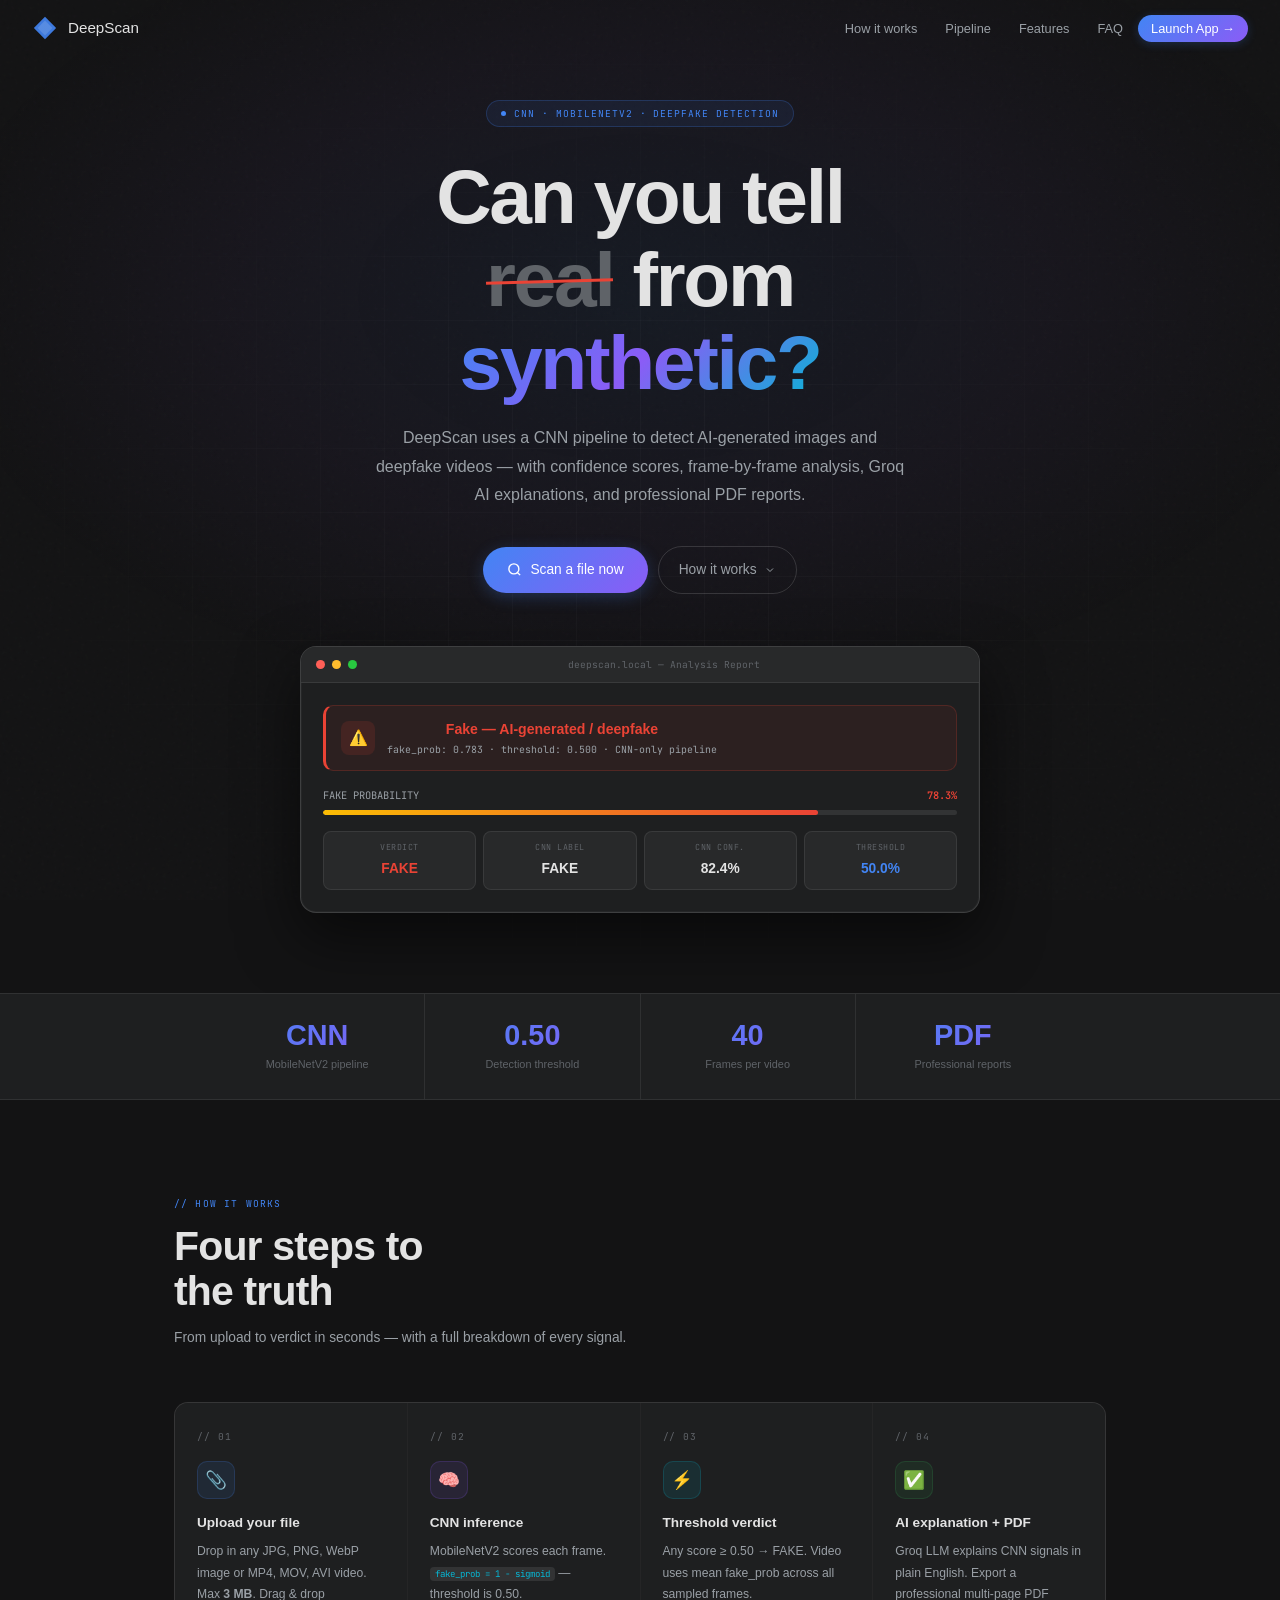
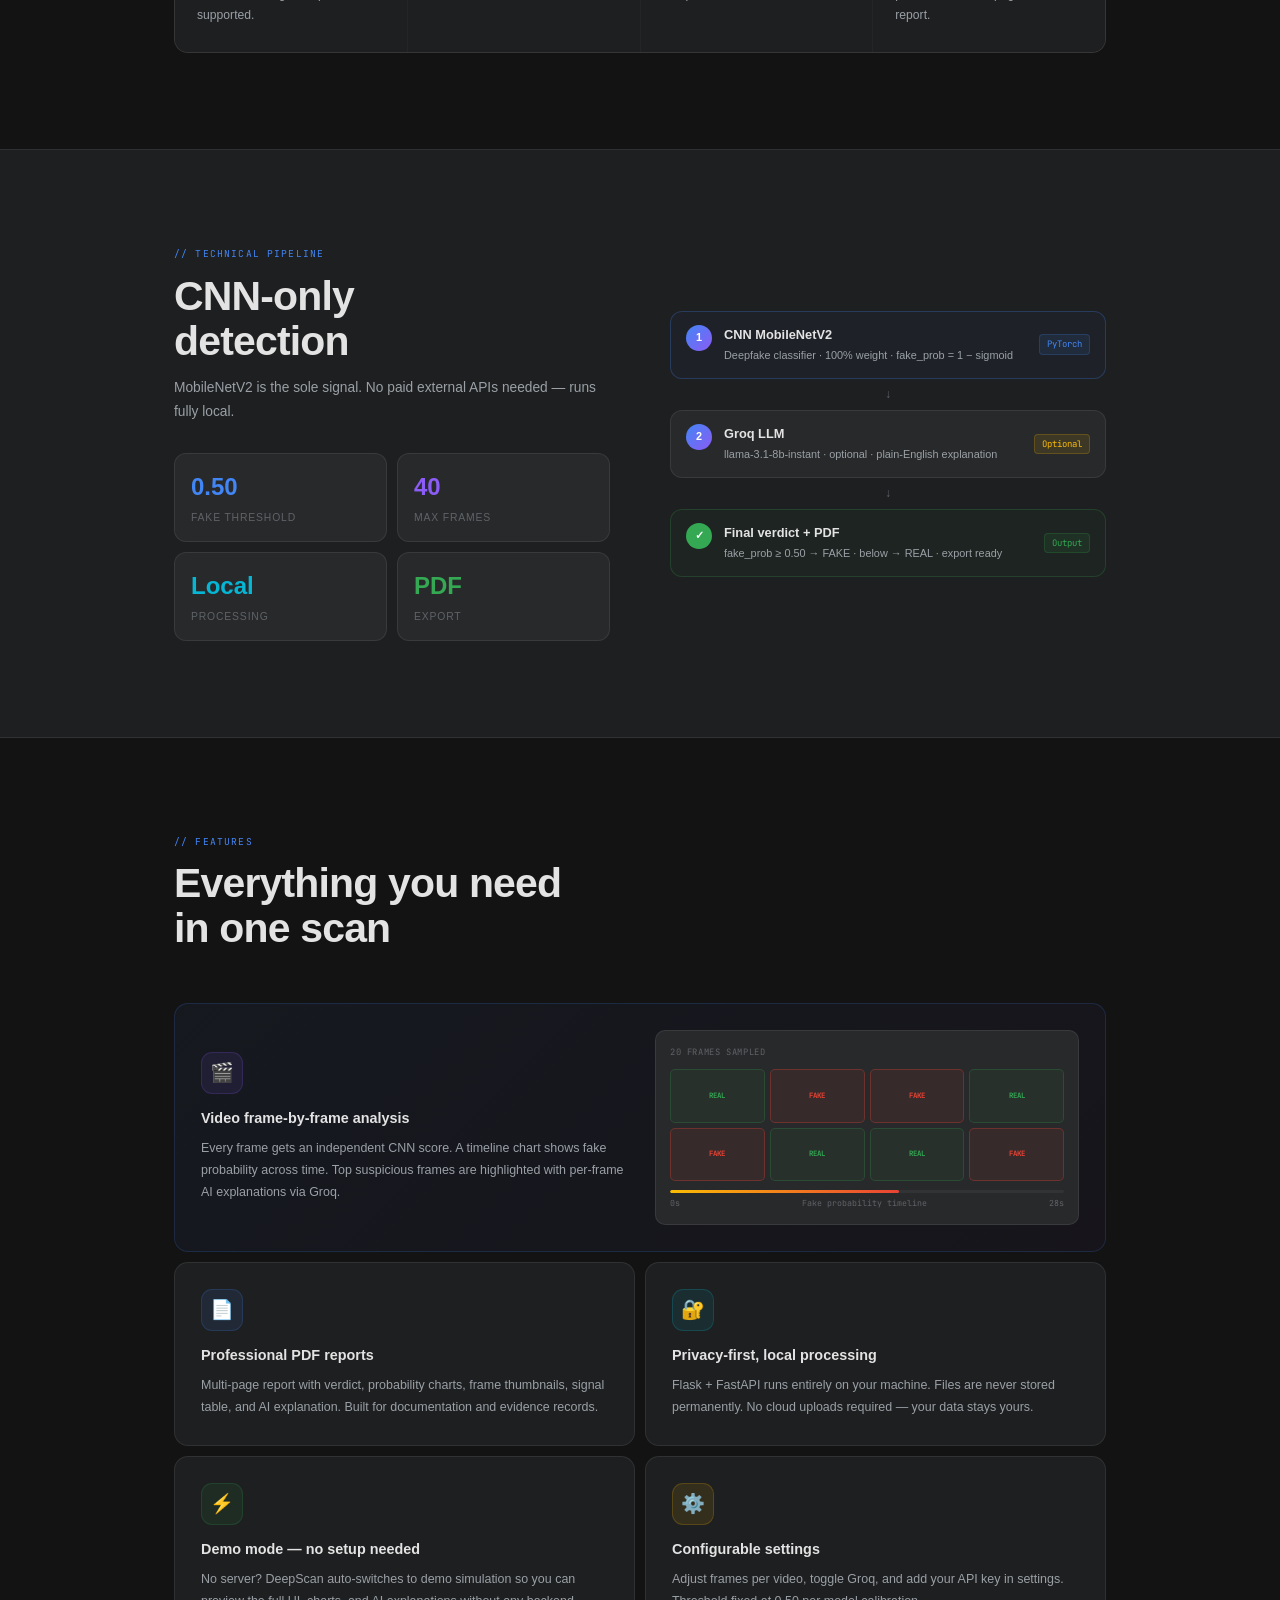
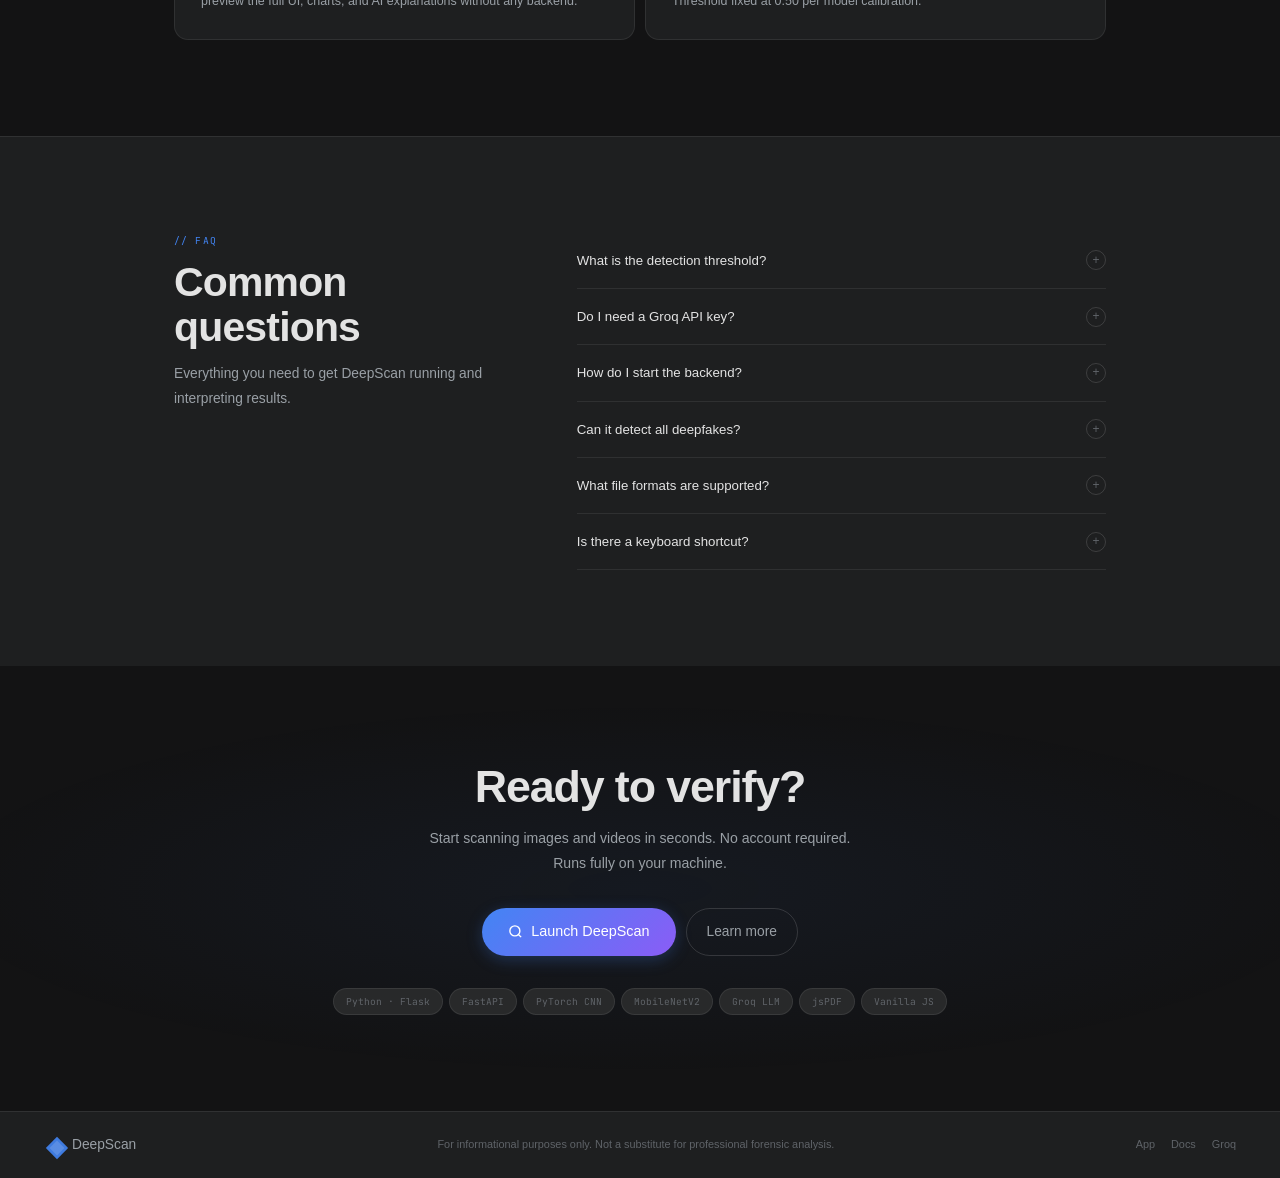
==== commit 889c2700: "Update index.html" ====
--- a/Frontend/index.html
+++ b/Frontend/index.html
@@ -1,4 +1,4 @@
-  <!DOCTYPE html>
+<!DOCTYPE html>
 <html lang="en">
 <head>
   <meta charset="UTF-8" />
@@ -507,7 +507,7 @@
         <div class="step-n">// 01</div>
         <div class="step-icon si-b">📎</div>
         <div class="step-title">Upload your file</div>
-        <div class="step-desc">Drop in any JPG, PNG, WebP image or MP4, MOV, AVI video. Max <strong>5 MB</strong>. Drag &amp; drop supported.</div>
+        <div class="step-desc">Drop in any JPG, PNG, WebP image or MP4, MOV, AVI video. Max <strong>3 MB</strong>. Drag &amp; drop supported.</div>
       </div>
       <div class="step">
         <div class="step-n">// 02</div>
@@ -656,7 +656,7 @@
         </div>
         <div class="faq-item">
           <div class="faq-q" onclick="toggleFaq(this)">What file formats are supported?<div class="faq-ico">+</div></div>
-          <div class="faq-a">Images: JPG, JPEG, PNG, WebP. Videos: MP4, AVI, MOV, MKV, WebM, FLV. Max <strong>5 MB</strong> per file.</div>
+          <div class="faq-a">Images: JPG, JPEG, PNG, WebP. Videos: MP4, AVI, MOV, MKV, WebM, FLV. Max <strong>3 MB</strong> per file.</div>
         </div>
         <div class="faq-item">
           <div class="faq-q" onclick="toggleFaq(this)">Is there a keyboard shortcut?<div class="faq-ico">+</div></div>
